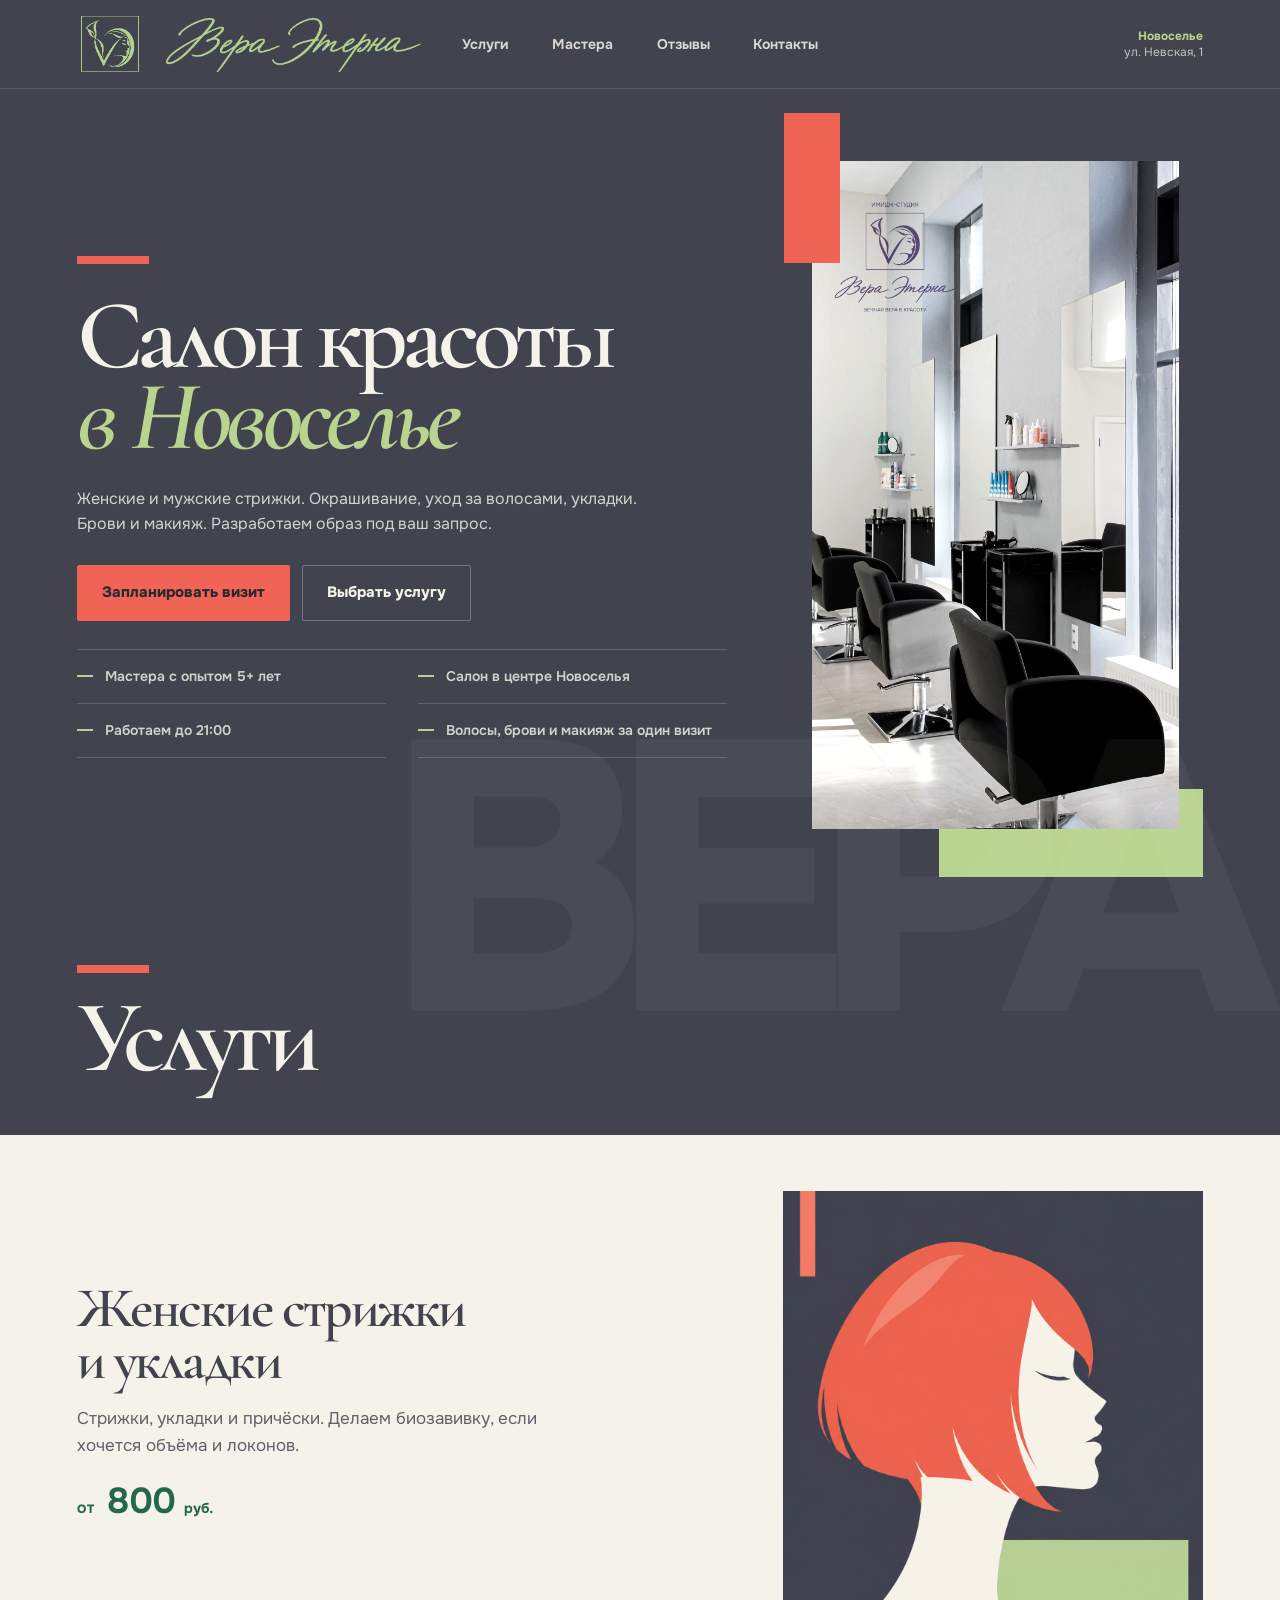
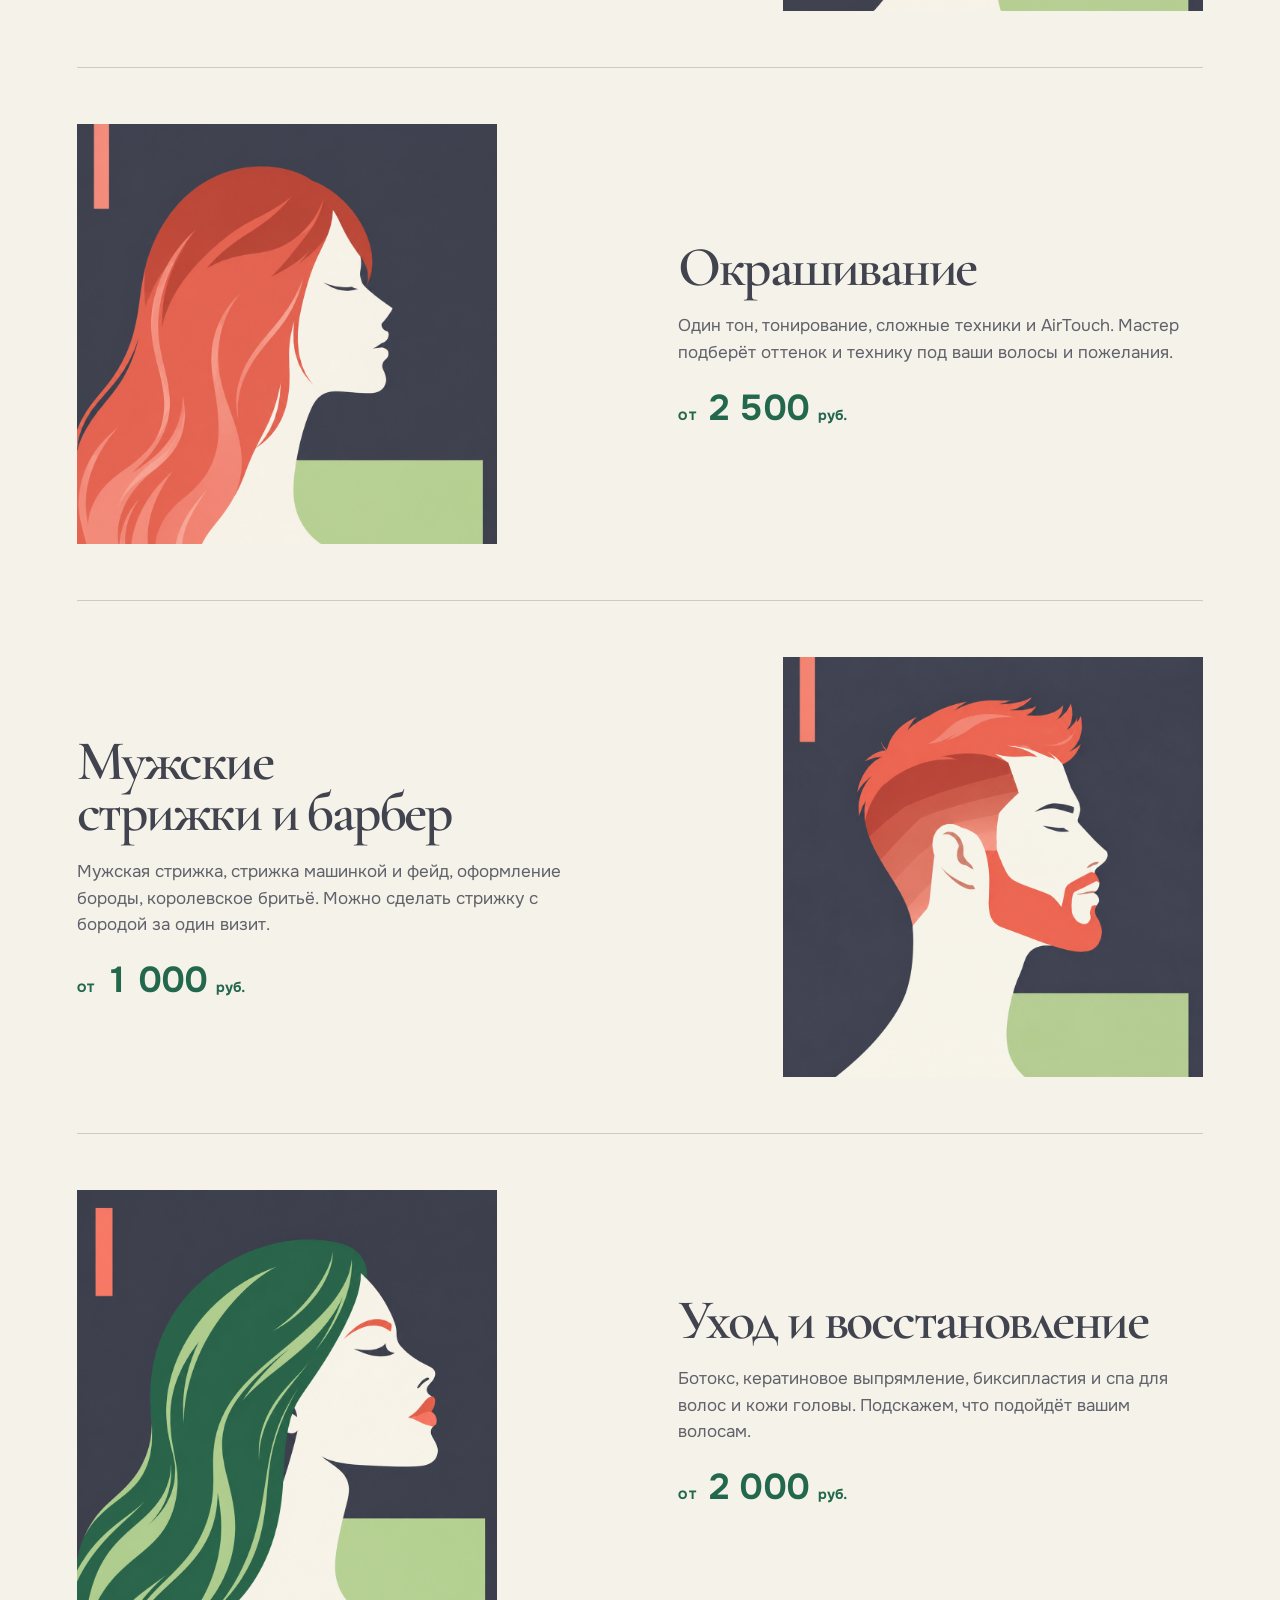
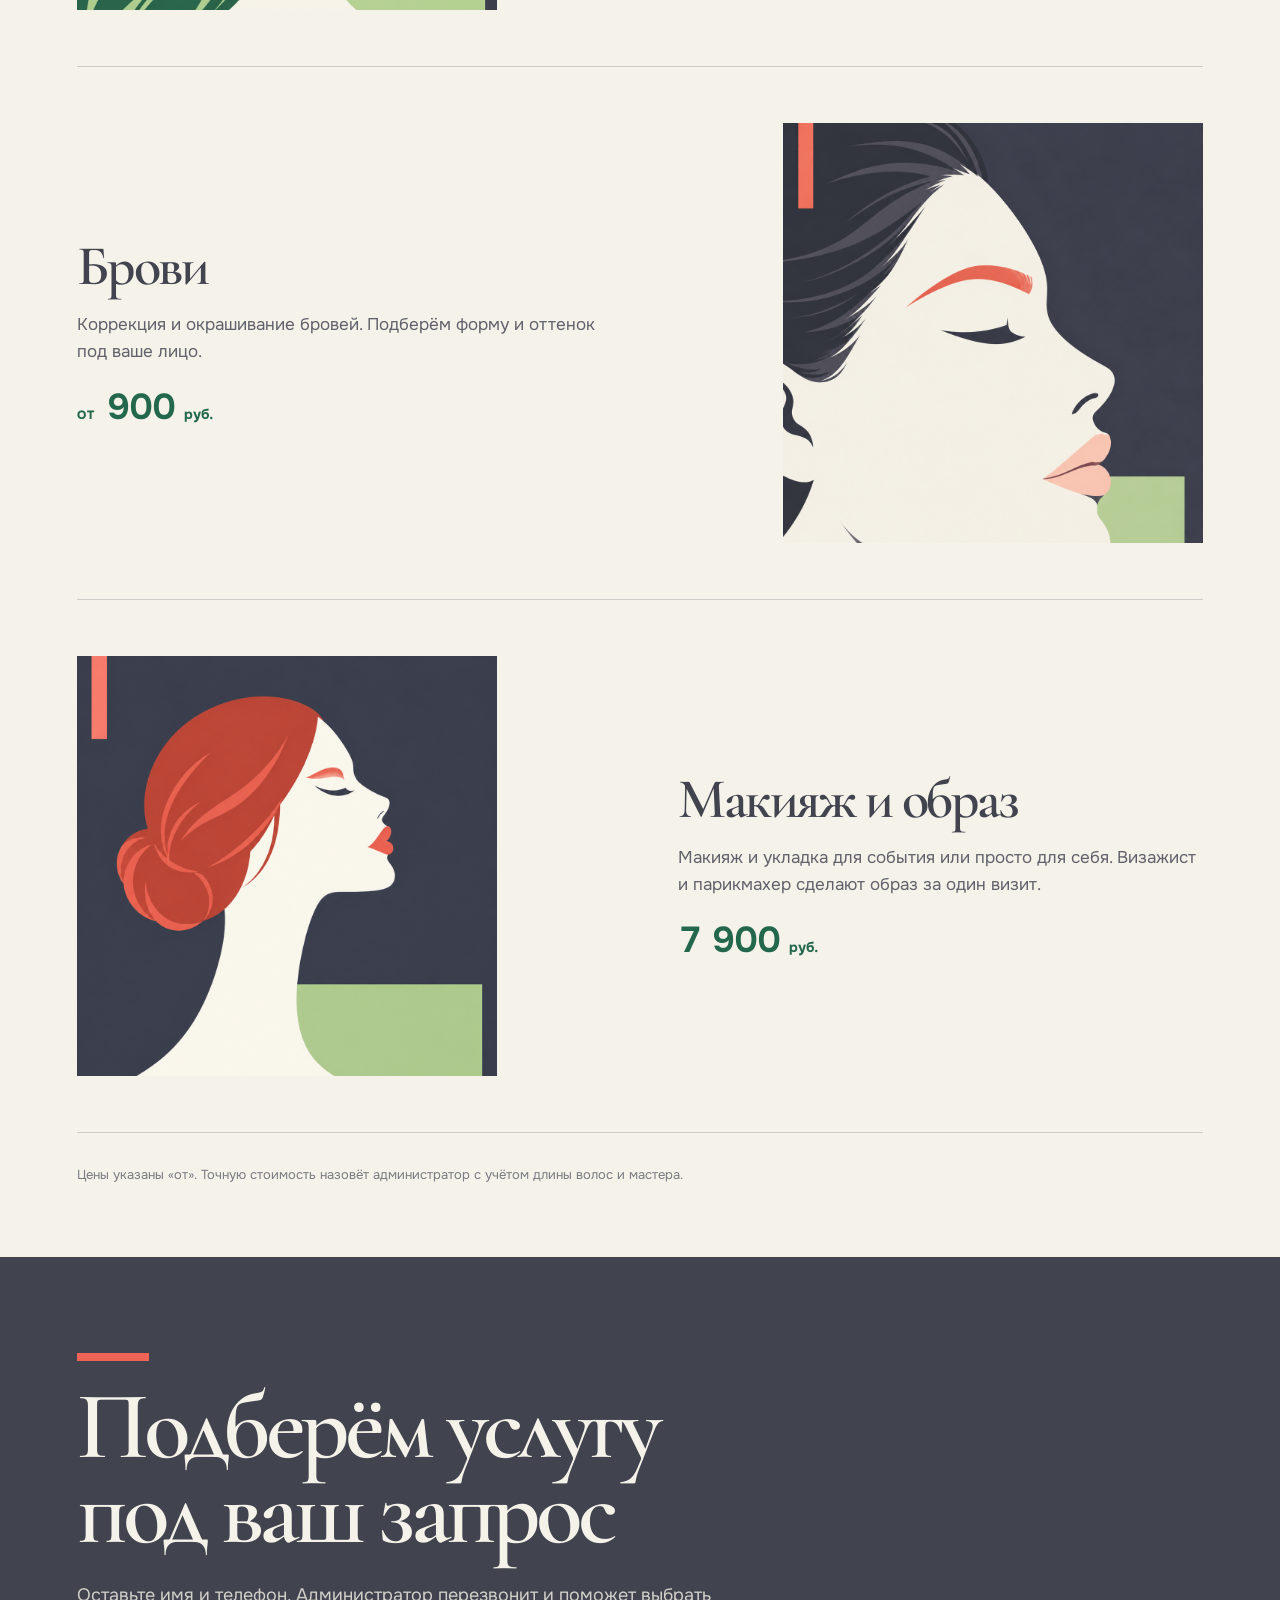
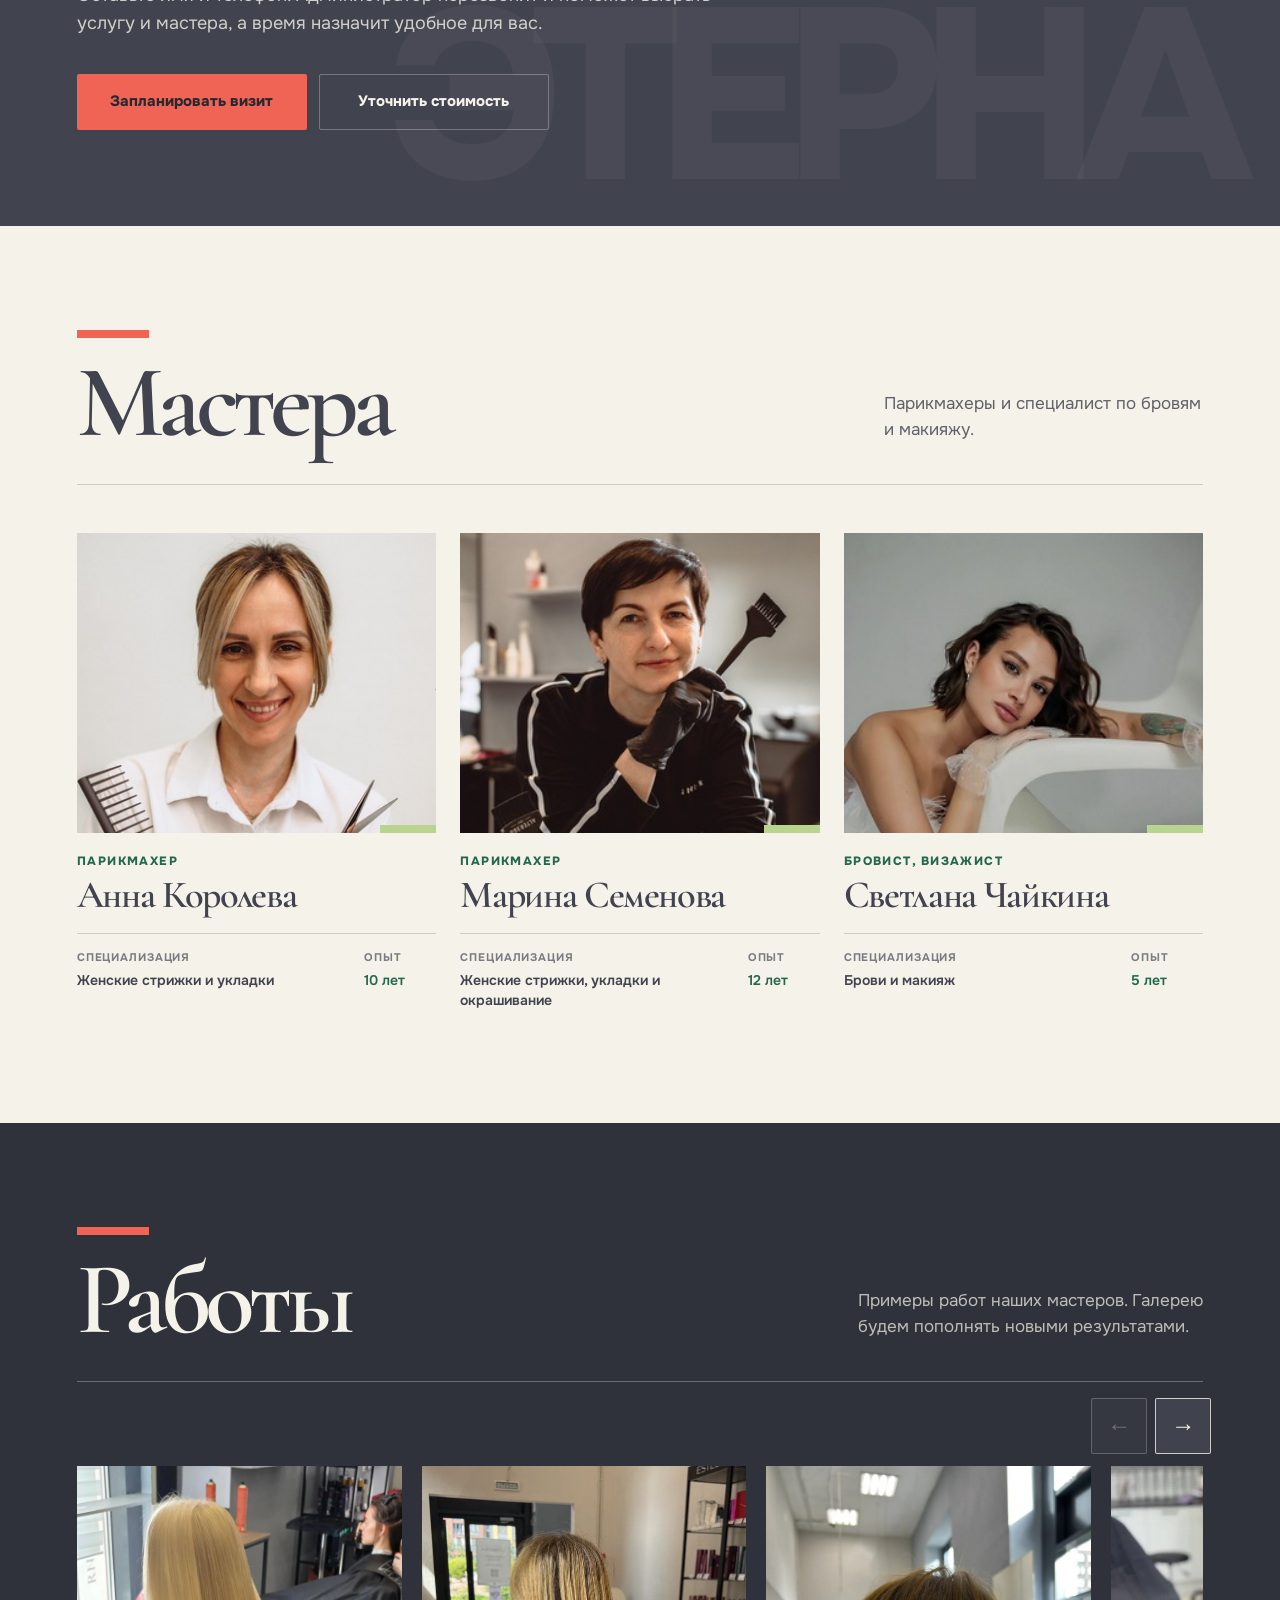
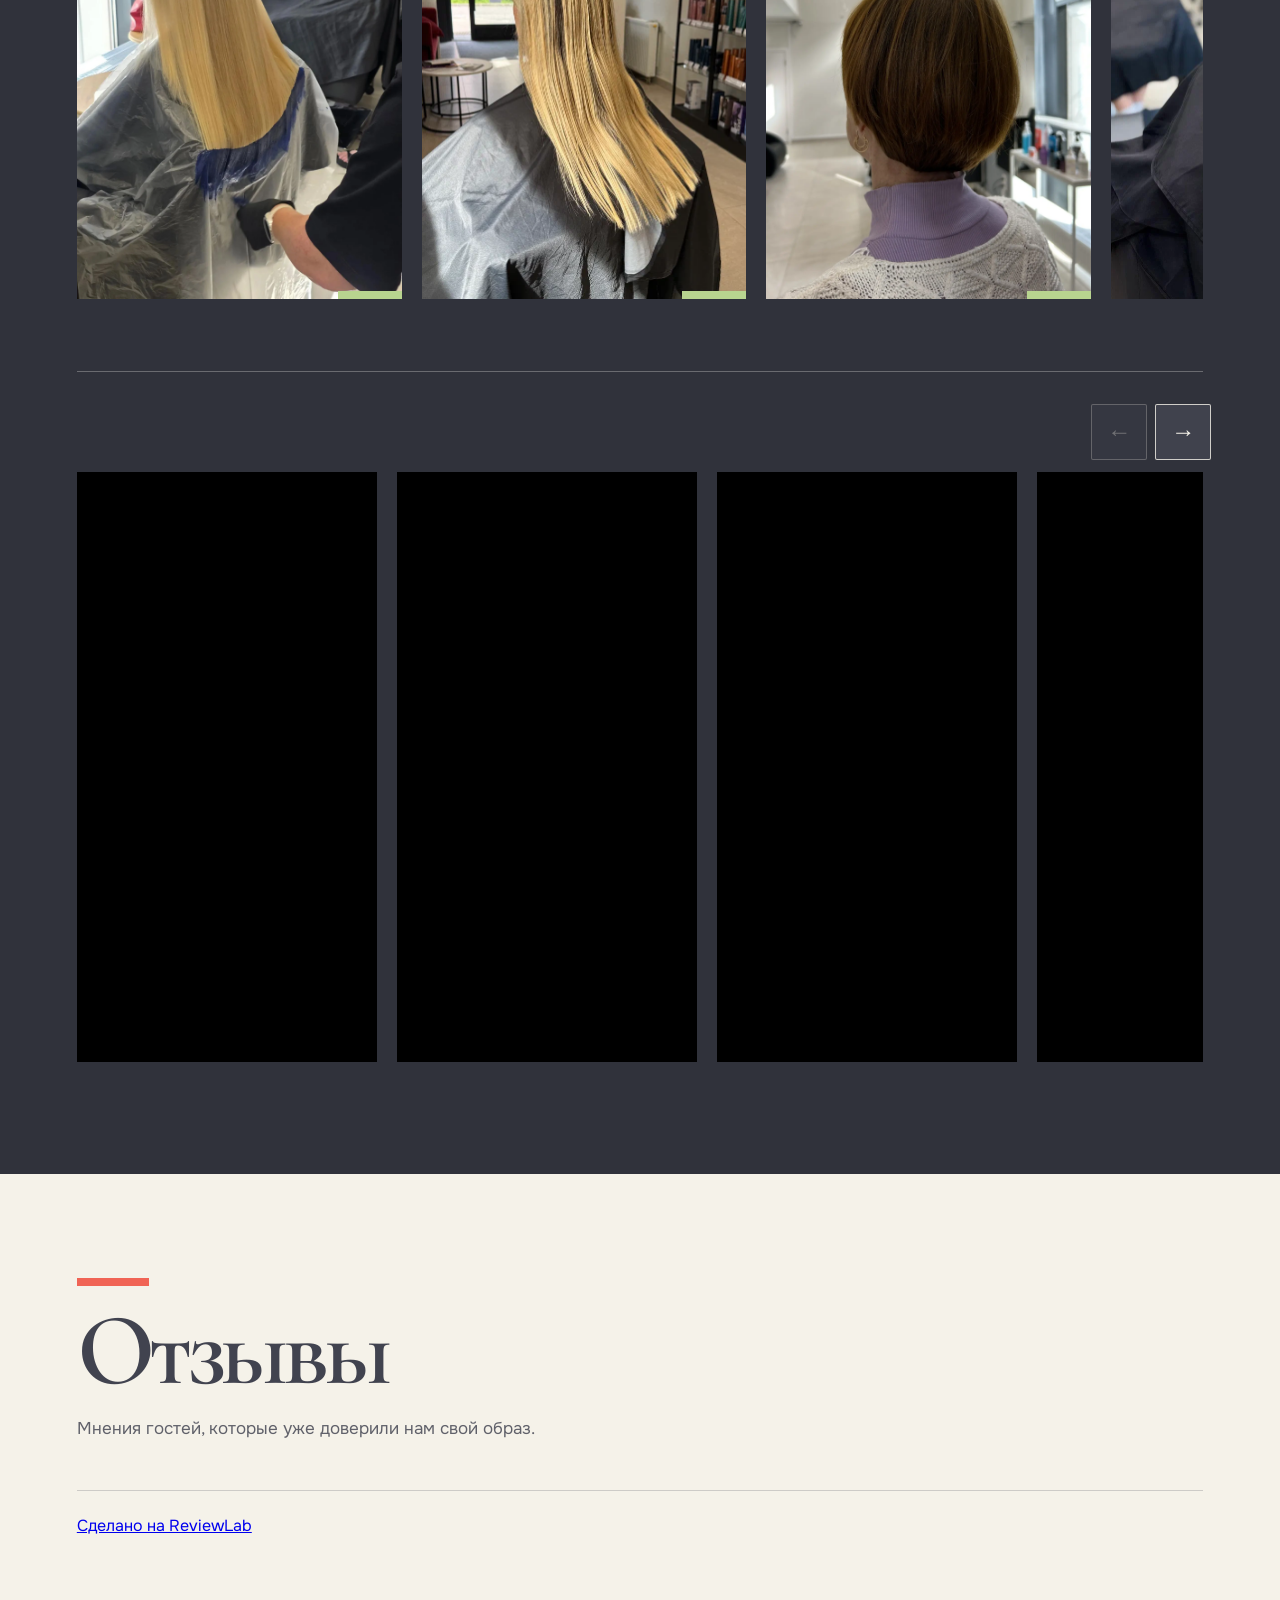
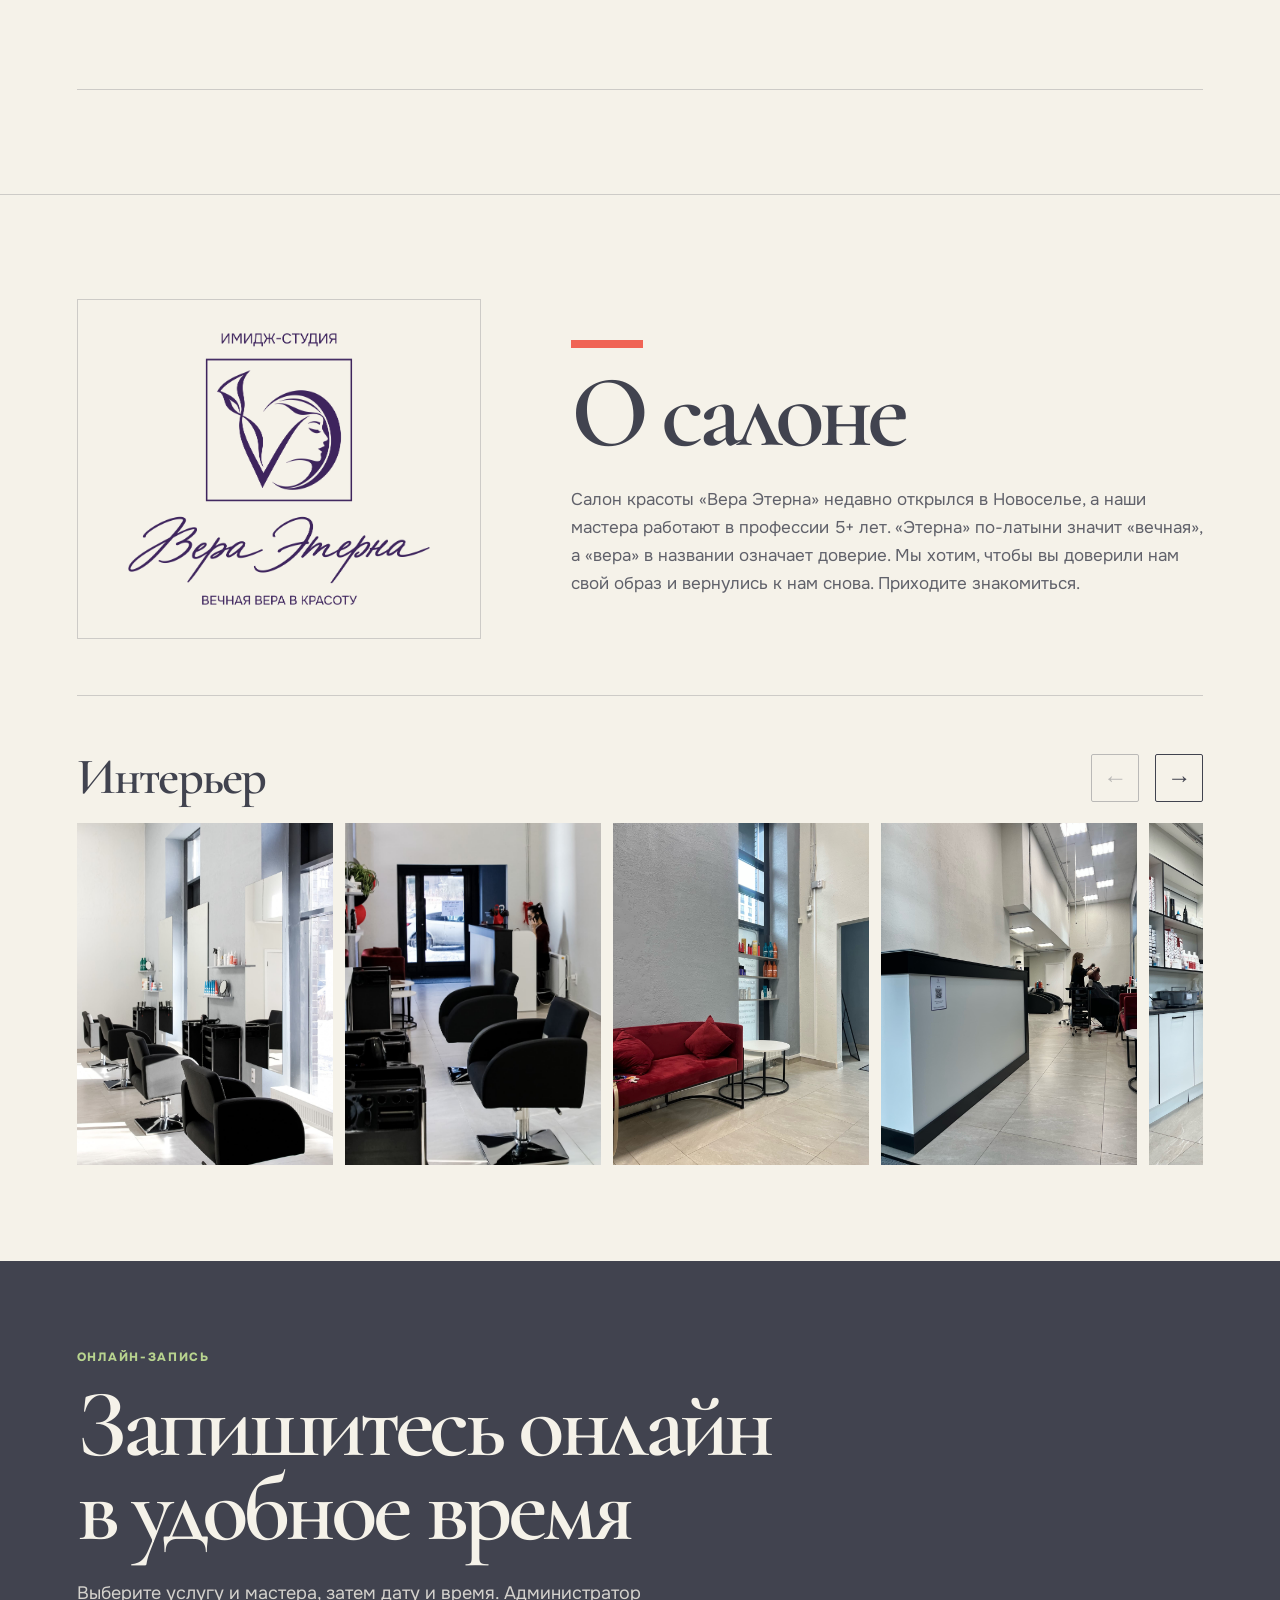
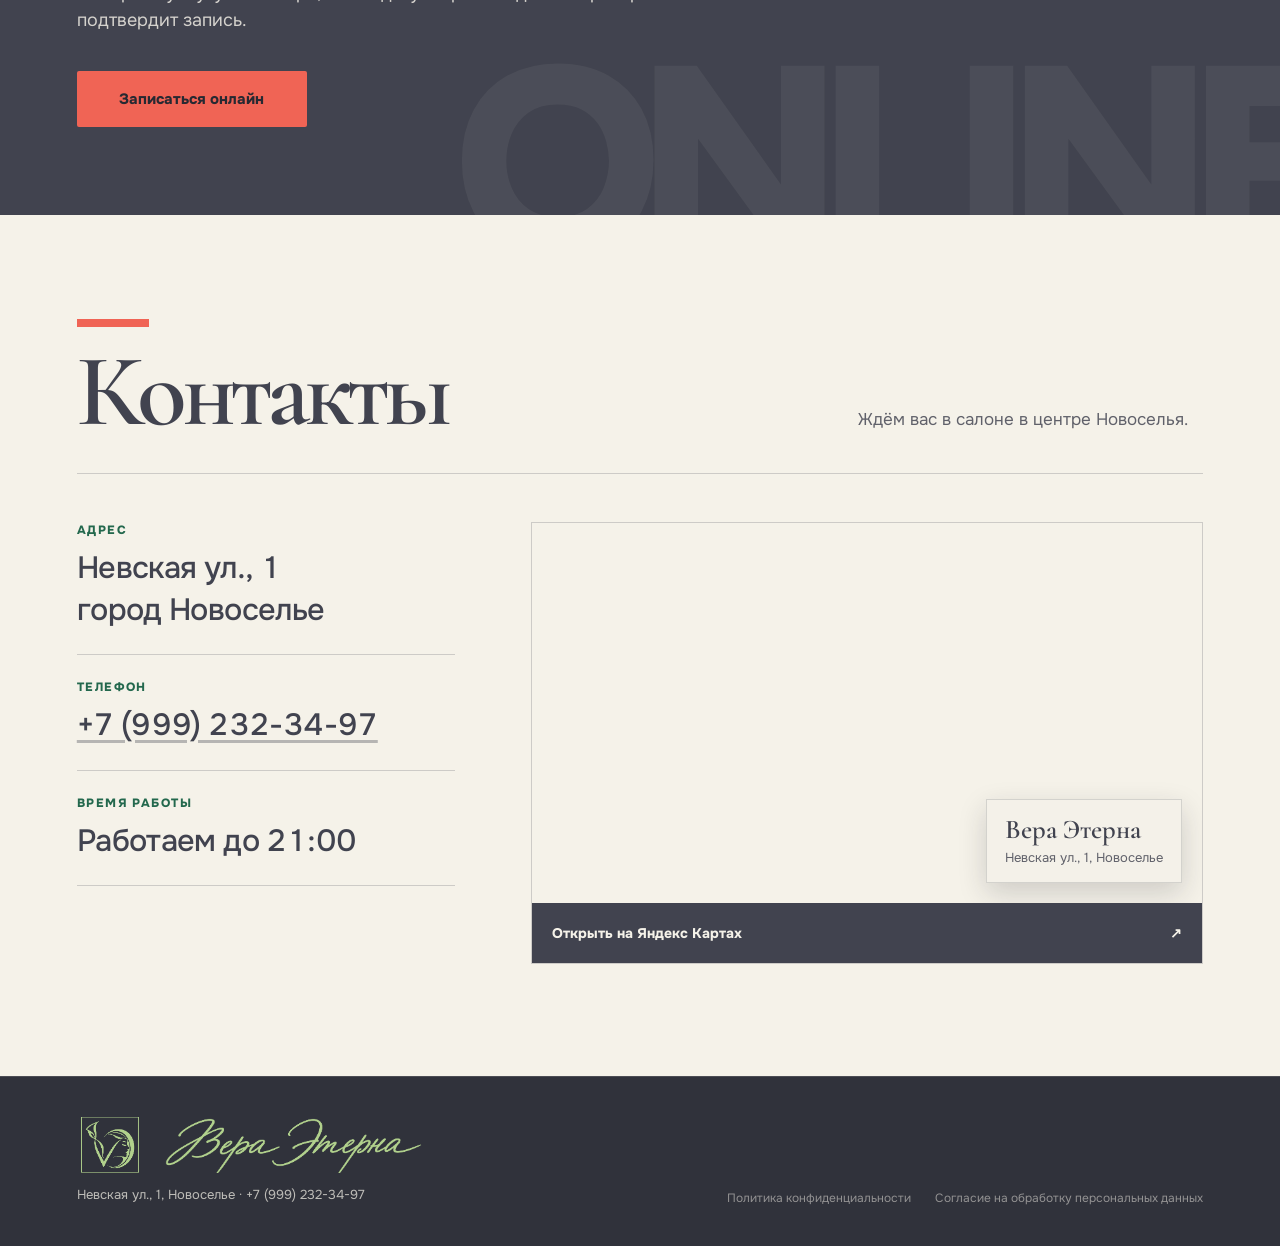
==== index.html @ 812e81c5 "Add salon logo to hero photo" ====
<!doctype html>
<html lang="ru">
<head>
  <meta charset="utf-8">
  <meta name="viewport" content="width=device-width, initial-scale=1">
  <meta name="description" content="Салон красоты Вера Этерна в Новоселье: стрижки, окрашивание, уход за волосами, укладки, брови и макияж.">
  <title>Вера Этерна — салон красоты в Новоселье</title>
  <!-- Yandex.Metrika counter -->
  <script>
    (function (m, e, t, r, i, k, a) {
      m[i] = m[i] || function () { (m[i].a = m[i].a || []).push(arguments); };
      m[i].l = 1 * new Date();
      for (var j = 0; j < document.scripts.length; j += 1) { if (document.scripts[j].src === r) { return; } }
      k = e.createElement(t); a = e.getElementsByTagName(t)[0]; k.async = 1; k.src = r; a.parentNode.insertBefore(k, a);
    })(window, document, "script", "https://mc.yandex.ru/metrika/tag.js", "ym");

    ym(112812642, "init", {
      defer: true,
      clickmap: true,
      trackLinks: true,
      accurateTrackBounce: true,
      webvisor: true
    });
  </script>
  <!-- /Yandex.Metrika counter -->
  <style>
    @font-face {
      font-family: "Onest";
      font-style: normal;
      font-weight: 400 800;
      font-display: swap;
      src: url("assets/fonts/onest-cyrillic.woff2") format("woff2");
      unicode-range: U+0301, U+0400-045F, U+0490-0491, U+04B0-04B1, U+2116;
    }
    @font-face {
      font-family: "Onest";
      font-style: normal;
      font-weight: 400 800;
      font-display: swap;
      src: url("assets/fonts/onest-latin.woff2") format("woff2");
      unicode-range: U+0000-00FF, U+0131, U+0152-0153, U+02BB-02BC, U+02C6, U+02DA, U+02DC, U+0304, U+0308, U+0329, U+2000-206F, U+20AC, U+2122, U+2191, U+2193, U+2212, U+2215, U+FEFF, U+FFFD;
    }
    @font-face {
      font-family: "Cormorant Garamond";
      font-style: normal;
      font-weight: 600;
      font-display: swap;
      src: url("assets/fonts/cormorant-600-cyrillic.woff2") format("woff2");
      unicode-range: U+0301, U+0400-045F, U+0490-0491, U+04B0-04B1, U+2116;
    }
    @font-face {
      font-family: "Cormorant Garamond";
      font-style: normal;
      font-weight: 600;
      font-display: swap;
      src: url("assets/fonts/cormorant-600-latin.woff2") format("woff2");
      unicode-range: U+0000-00FF, U+0131, U+0152-0153, U+02BB-02BC, U+02C6, U+02DA, U+02DC, U+0304, U+0308, U+0329, U+2000-206F, U+20AC, U+2122, U+2191, U+2193, U+2212, U+2215, U+FEFF, U+FFFD;
    }
    @font-face {
      font-family: "Cormorant Garamond";
      font-style: italic;
      font-weight: 600;
      font-display: swap;
      src: url("assets/fonts/cormorant-600-italic-cyrillic.woff2") format("woff2");
      unicode-range: U+0301, U+0400-045F, U+0490-0491, U+04B0-04B1, U+2116;
    }
    @font-face {
      font-family: "Cormorant Garamond";
      font-style: italic;
      font-weight: 600;
      font-display: swap;
      src: url("assets/fonts/cormorant-600-italic-latin.woff2") format("woff2");
      unicode-range: U+0000-00FF, U+0131, U+0152-0153, U+02BB-02BC, U+02C6, U+02DA, U+02DC, U+0304, U+0308, U+0329, U+2000-206F, U+20AC, U+2122, U+2191, U+2193, U+2212, U+2215, U+FEFF, U+FFFD;
    }

    :root {
      --ink: #41434f;
      --ink-deep: #30323b;
      --sage: #b8d48f;
      --sage-pale: #dce8c8;
      --coral: #f06455;
      --coral-hover: #f47b6f;
      --forest: #23684d;
      --action-ink: #272932;
      --cream: #f5f2e9;
      --paper: #fffdf8;
      --white: #ffffff;
      --text-muted: #60616a;
      --text-subtle: #7a7b82;
      --line-dark: rgba(65, 67, 79, .22);
      --line-light: rgba(255, 253, 248, .28);
      --preview-height: 0px;
      --header-height: 88px;
      --content-edge: max(clamp(28px, 6vw, 96px), calc((100vw - 1320px) / 2));
      --ease: cubic-bezier(.22, 1, .36, 1);
    }

    * { box-sizing: border-box; }
    html { scroll-behavior: smooth; }
    body {
      margin: 0;
      min-width: 320px;
      color: var(--ink);
      background: var(--ink-deep);
      font-family: Onest, Arial, sans-serif;
    }
    button, input, select { font: inherit; }
    button, a { -webkit-tap-highlight-color: transparent; }
    button { cursor: pointer; }
    img { display: block; max-width: 100%; }

    .skip-link {
      position: fixed;
      z-index: 100;
      top: 8px;
      left: 8px;
      padding: 12px 16px;
      color: var(--paper);
      background: var(--forest);
      transform: translateY(-150%);
    }
    .skip-link:focus { transform: translateY(0); }

    .site-header {
      position: relative;
      z-index: 10;
      color: var(--cream);
      background: var(--ink);
      border-bottom: 1px solid rgba(245, 242, 233, .14);
    }
    .site-header__inner {
      min-height: var(--header-height);
      display: grid;
      grid-template-columns: 1fr auto 1fr;
      align-items: center;
      gap: 32px;
      padding: 12px var(--content-edge);
    }
    .site-brand {
      justify-self: start;
      display: flex;
      align-items: center;
      gap: 16px;
    }
    .site-logo {
      width: 66px;
      height: 56px;
      display: block;
      overflow: hidden;
    }
    .site-logo img {
      width: 166px;
      height: auto;
      max-width: none;
      transform: translate(-50px, -40px);
      filter: brightness(0) invert(88%) sepia(20%) saturate(623%) hue-rotate(38deg) brightness(91%) contrast(85%);
    }
    .site-wordmark {
      width: 270px;
      height: 56px;
      display: block;
      overflow: hidden;
    }
    .site-wordmark img {
      width: 357px;
      height: auto;
      max-width: none;
      transform: translate(-44px, -217px);
      filter: brightness(0) invert(88%) sepia(20%) saturate(623%) hue-rotate(38deg) brightness(91%) contrast(85%);
    }
    .site-nav {
      display: flex;
      align-items: center;
      justify-content: center;
      gap: clamp(28px, 3.4vw, 52px);
      color: rgba(245, 242, 233, .86);
      font-size: 14px;
      font-weight: 650;
    }
    .site-nav a {
      color: inherit;
      text-decoration: none;
    }
    .site-nav a:hover { color: var(--sage); }
    .site-nav a:focus-visible {
      outline: 3px solid var(--coral);
      outline-offset: 4px;
    }
    .site-address {
      justify-self: end;
      color: rgba(245, 242, 233, .72);
      font-size: 12px;
      font-style: normal;
      line-height: 1.35;
      text-align: right;
    }
    .site-address span { display: block; }
    .site-address span:first-child { color: var(--sage); font-weight: 700; }

    .button:focus-visible,
    .dialog-close:focus-visible,
    input:focus-visible,
    select:focus-visible {
      outline: 3px solid var(--coral);
      outline-offset: 3px;
    }

    .concept {
      position: relative;
      min-height: calc(100svh - var(--header-height));
      overflow: hidden;
      isolation: isolate;
      scroll-margin-top: var(--preview-height);
    }
    .hero-title {
      margin: 0;
      text-wrap: balance;
    }
    .hero-text {
      max-width: 590px;
      margin: 28px 0 0;
      font-size: clamp(16px, 1.25vw, 19px);
      line-height: 1.58;
    }
    .actions {
      display: flex;
      flex-wrap: wrap;
      align-items: center;
      gap: 12px;
      margin-top: 28px;
    }
    .hero-benefits {
      max-width: 650px;
      display: grid;
      grid-template-columns: repeat(2, minmax(0, 1fr));
      gap: 0 32px;
      margin: 28px 0 0;
      padding: 0;
      list-style: none;
      border-top: 1px solid rgba(245, 242, 233, .18);
    }
    .hero-benefits li {
      position: relative;
      min-height: 54px;
      display: flex;
      align-items: center;
      padding: 12px 0 12px 28px;
      color: rgba(245, 242, 233, .82);
      border-bottom: 1px solid rgba(245, 242, 233, .18);
      font-size: 14px;
      font-weight: 600;
      line-height: 1.35;
    }
    .hero-benefits li::before {
      position: absolute;
      left: 0;
      width: 16px;
      height: 2px;
      content: "";
      background: var(--sage);
    }
    .benefit-mobile { display: none; }
    .button {
      min-height: 56px;
      display: inline-flex;
      align-items: center;
      justify-content: center;
      padding: 0 24px;
      font-size: 15px;
      font-weight: 750;
      line-height: 1;
      text-decoration: none;
      border: 1px solid transparent;
      transition: color .25s var(--ease), background .25s var(--ease), border-color .25s var(--ease), transform .25s var(--ease);
    }
    .button:hover { transform: translateY(-2px); }
    .button--primary { color: var(--action-ink); background: var(--coral); }
    .button--primary:hover { background: var(--coral-hover); }

    /* Concept 01 — Editorial studio */
    .concept--editorial { color: var(--cream); background: var(--ink); }
    .editorial-layout {
      min-height: calc(100svh - var(--header-height));
      display: grid;
      grid-template-columns: minmax(0, 1.35fr) minmax(320px, .65fr);
      align-items: stretch;
      padding-right: var(--content-edge);
    }
    .editorial-copy {
      position: relative;
      z-index: 3;
      align-self: center;
      padding: 64px clamp(24px, 3vw, 56px) 40px var(--content-edge);
    }
    .editorial-copy::before {
      width: 72px;
      height: 8px;
      display: block;
      margin-bottom: 32px;
      content: "";
      background: linear-gradient(110deg, var(--coral) 0%, var(--coral) 43%, rgba(255, 253, 248, .36) 50%, var(--coral) 57%, var(--coral) 100%);
      background-position: 100% 0;
      background-size: 260% 100%;
    }
    .concept--editorial .hero-title {
      max-width: 820px;
      font-family: "Cormorant Garamond", Georgia, serif;
      font-size: clamp(68px, 7.7vw, 124px);
      font-weight: 600;
      line-height: .82;
      letter-spacing: -.055em;
    }
    .hero-title__first-line { display: block; white-space: nowrap; }
    .concept--editorial .hero-title em {
      display: block;
      color: var(--sage);
      font-weight: 600;
    }
    .concept--editorial .hero-text { color: rgba(245, 242, 233, .82); }
    .concept--editorial .button { border-radius: 2px; }
    .concept--editorial .button--secondary { color: var(--cream); border-color: var(--line-light); }
    .concept--editorial .button--secondary:hover { color: var(--ink); background: var(--sage); border-color: var(--sage); }
    .editorial-visual {
      position: relative;
      min-height: 620px;
      margin: 24px 24px 24px 0;
    }
    .editorial-photo {
      position: absolute;
      z-index: 1;
      inset: 48px 0 48px 0;
      overflow: hidden;
      background: var(--ink-deep);
    }
    .editorial-photo img {
      width: 100%;
      height: 100%;
      object-fit: cover;
      object-position: 56% center;
      filter: saturate(.78) contrast(1.04);
      transition: transform .8s var(--ease), filter .8s var(--ease);
    }
    .editorial-photo__logo {
      position: absolute;
      z-index: 2;
      top: clamp(24px, 3vw, 52px);
      left: clamp(12px, 1.5vw, 28px);
      width: clamp(128px, 10vw, 184px);
      aspect-ratio: 3412 / 3088;
      background: url("assets/about-logo-cropped.png") center / contain no-repeat;
      opacity: .78;
      mix-blend-mode: multiply;
      pointer-events: none;
    }
    @media (max-width: 1100px) {
      .editorial-photo__logo { display: none; }
    }
    .concept--editorial:hover .editorial-photo img { transform: scale(1.018); filter: saturate(.9) contrast(1.03); }
    .editorial-sage {
      position: absolute;
      z-index: 0;
      right: -24px;
      bottom: 0;
      width: min(72%, 340px);
      height: 88px;
      background: var(--sage);
    }
    .editorial-coral {
      position: absolute;
      z-index: 3;
      top: 0;
      left: -28px;
      width: 56px;
      height: 150px;
      background: var(--coral);
    }

    .services {
      padding: 0;
      color: var(--ink);
      background: var(--cream);
      scroll-margin-top: 24px;
    }
    .services-head {
      position: relative;
      isolation: isolate;
      overflow: visible;
      padding: 64px clamp(28px, 6vw, 96px) 56px;
      color: var(--cream);
      background: var(--ink);
    }
    .services-head::after {
      position: absolute;
      z-index: 0;
      top: -.42em;
      right: clamp(24px, 3vw, 56px);
      content: "ВЕРА";
      color: rgba(245, 242, 233, .045);
      font-family: Onest, Arial, sans-serif;
      font-size: clamp(160px, 30vw, 470px);
      font-weight: 800;
      line-height: .75;
      letter-spacing: -.1em;
      pointer-events: none;
    }
    .services-head__inner {
      position: relative;
      z-index: 1;
      max-width: 1320px;
      margin: 0 auto;
    }
    .services-head__inner::before {
      width: 72px;
      height: 8px;
      display: block;
      margin-bottom: 24px;
      content: "";
      background: var(--coral);
    }
    .services h2 {
      margin: 0;
      font-family: "Cormorant Garamond", Georgia, serif;
      font-size: clamp(72px, 8vw, 112px);
      font-weight: 600;
      line-height: .8;
      letter-spacing: -.055em;
    }
    .services-body { padding: 0 clamp(28px, 6vw, 96px) 72px; }
    .services-list { max-width: 1320px; margin: 0 auto; }
    .service-row {
      display: grid;
      grid-template-columns: repeat(2, minmax(0, 1fr));
      align-items: center;
      gap: clamp(48px, 6vw, 96px);
      padding: 56px 0;
      border-bottom: 1px solid var(--line-dark);
    }
    .service-row:nth-child(even) .service-copy { order: 2; }
    .service-row:nth-child(even) .service-media { order: 1; justify-self: start; }
    .service-copy { max-width: 540px; }
    .service-title {
      margin: 0;
      font-family: "Cormorant Garamond", Georgia, serif;
      font-size: clamp(46px, 4.4vw, 64px);
      font-weight: 600;
      line-height: .92;
      letter-spacing: -.045em;
      text-wrap: balance;
    }
    .service-description {
      max-width: 520px;
      margin: 20px 0 0;
      color: var(--text-muted);
      font-size: 17px;
      line-height: 1.55;
    }
    .service-price {
      display: flex;
      align-items: baseline;
      gap: 10px;
      margin: 24px 0 0;
      color: var(--forest);
    }
    .service-price span {
      font-size: 12px;
      font-weight: 800;
      letter-spacing: .12em;
      text-transform: uppercase;
    }
    .service-price strong {
      font-family: "Onest", Arial, sans-serif;
      font-size: 36px;
      font-variant-numeric: lining-nums tabular-nums;
      font-weight: 650;
      line-height: 1;
      letter-spacing: -.025em;
    }
    .service-price small {
      font-family: "Onest", Arial, sans-serif;
      font-size: 14px;
      font-weight: 700;
      letter-spacing: 0;
    }
    .service-media {
      position: relative;
      width: min(100%, 420px);
      margin: 0;
      justify-self: end;
      overflow: hidden;
      background: var(--ink);
    }
    .service-media img {
      width: 100%;
      height: 100%;
      aspect-ratio: 1;
      object-fit: cover;
      object-position: center top;
      transition: transform .8s var(--ease);
    }
    .service-row:hover .service-media img { transform: scale(1.018); }
    .services-note {
      max-width: 1320px;
      margin: 32px auto 0;
      color: var(--text-subtle);
      font-size: 13px;
      line-height: 1.55;
    }

    .request-cta {
      position: relative;
      isolation: isolate;
      min-height: 560px;
      display: grid;
      align-items: center;
      overflow: hidden;
      padding: 96px clamp(28px, 6vw, 96px);
      color: var(--cream);
      background: var(--ink);
    }
    .request-cta__word {
      position: absolute;
      z-index: -1;
      right: clamp(24px, 4vw, 64px);
      bottom: 32px;
      color: rgba(245, 242, 233, .045);
      font-family: Onest, Arial, sans-serif;
      font-size: clamp(150px, 19vw, 280px);
      font-weight: 800;
      line-height: .78;
      letter-spacing: -.1em;
      white-space: nowrap;
      pointer-events: none;
    }
    .request-cta__inner {
      width: 100%;
      max-width: 1320px;
      margin: 0 auto;
    }
    .request-cta__inner::before {
      width: 72px;
      height: 8px;
      display: block;
      margin-bottom: 24px;
      content: "";
      background: var(--coral);
    }
    .request-cta h2 {
      max-width: 880px;
      margin: 0;
      font-family: "Cormorant Garamond", Georgia, serif;
      font-size: clamp(64px, 7.5vw, 104px);
      font-weight: 600;
      line-height: .88;
      letter-spacing: -.05em;
      text-wrap: balance;
    }
    .request-cta__text {
      max-width: 660px;
      margin: 28px 0 0;
      color: rgba(245, 242, 233, .8);
      font-size: 18px;
      line-height: 1.55;
    }
    .request-cta__actions {
      display: flex;
      flex-wrap: wrap;
      gap: 12px;
      margin-top: 36px;
    }
    .request-cta .button { min-width: 230px; border-radius: 2px; }
    .request-cta .button--secondary {
      color: var(--cream);
      background: transparent;
      border-color: var(--line-light);
    }
    .request-cta .button--secondary:hover {
      color: var(--ink);
      background: var(--sage);
      border-color: var(--sage);
    }

    .masters {
      padding: 104px clamp(28px, 6vw, 96px) 112px;
      color: var(--ink);
      background: var(--cream);
    }
    .masters__header {
      max-width: 1320px;
      display: grid;
      grid-template-columns: minmax(0, 1.4fr) minmax(280px, .6fr);
      align-items: end;
      gap: 64px;
      margin: 0 auto;
      padding-bottom: 40px;
      border-bottom: 1px solid var(--line-dark);
    }
    .masters__heading::before {
      width: 72px;
      height: 8px;
      display: block;
      margin-bottom: 24px;
      content: "";
      background: var(--coral);
    }
    .masters h2 {
      margin: 0;
      font-family: "Cormorant Garamond", Georgia, serif;
      font-size: clamp(72px, 8vw, 112px);
      font-weight: 600;
      line-height: .8;
      letter-spacing: -.055em;
    }
    .masters__intro {
      max-width: 440px;
      margin: 0;
      color: var(--text-muted);
      font-size: 17px;
      line-height: 1.55;
    }
    .masters__hint { display: none; }
    .masters__grid {
      max-width: 1320px;
      display: grid;
      grid-template-columns: repeat(3, minmax(0, 1fr));
      gap: 24px;
      margin: 48px auto 0;
    }
    .master-card { min-width: 0; }
    .master-card__media {
      position: relative;
      margin: 0;
      overflow: hidden;
      background: var(--ink-deep);
    }
    .master-card__media::after {
      position: absolute;
      right: 0;
      bottom: 0;
      width: 56px;
      height: 8px;
      content: "";
      background: var(--sage);
    }
    .master-card__media img {
      width: 100%;
      height: 300px;
      object-fit: cover;
      object-position: center top;
      transition: transform .8s var(--ease);
    }
    .master-card:hover .master-card__media img { transform: scale(1.018); }
    .master-card__info { padding-top: 20px; }
    .master-card__role {
      margin: 0 0 8px;
      color: var(--forest);
      font-size: 12px;
      font-weight: 800;
      letter-spacing: .12em;
      text-transform: uppercase;
    }
    .master-card h3 {
      margin: 0;
      font-family: "Cormorant Garamond", Georgia, serif;
      font-size: clamp(34px, 3vw, 44px);
      font-weight: 600;
      line-height: .95;
      letter-spacing: -.035em;
    }
    .master-card__facts {
      display: grid;
      grid-template-columns: minmax(0, 1fr) auto;
      gap: 20px;
      margin: 20px 0 0;
      padding-top: 16px;
      border-top: 1px solid var(--line-dark);
    }
    .master-card__facts div { min-width: 0; }
    .master-card__facts dt {
      margin: 0 0 6px;
      color: var(--text-subtle);
      font-size: 11px;
      font-weight: 700;
      letter-spacing: .08em;
      text-transform: uppercase;
    }
    .master-card__facts dd {
      margin: 0;
      color: var(--ink);
      font-size: 14px;
      font-weight: 600;
      line-height: 1.45;
    }
    .master-card__facts div:last-child { min-width: 72px; }
    .master-card__facts div:last-child dd { color: var(--forest); }

    .works {
      padding: 104px clamp(28px, 6vw, 96px) 112px;
      color: var(--cream);
      background: var(--ink-deep);
    }
    .works__header,
    .contacts__header {
      max-width: 1320px;
      display: grid;
      grid-template-columns: minmax(0, 1.35fr) minmax(280px, .65fr);
      align-items: end;
      gap: 64px;
      margin: 0 auto;
      padding-bottom: 40px;
      border-bottom: 1px solid var(--line-light);
    }
    .section-title-wrap::before {
      width: 72px;
      height: 8px;
      display: block;
      margin-bottom: 24px;
      content: "";
      background: var(--coral);
    }
    .section-title {
      margin: 0;
      font-family: "Cormorant Garamond", Georgia, serif;
      font-size: clamp(72px, 8vw, 112px);
      font-weight: 600;
      line-height: .8;
      letter-spacing: -.055em;
    }
    .section-side {
      display: grid;
      justify-items: start;
      gap: 24px;
    }
    .section-intro {
      max-width: 460px;
      margin: 0;
      color: rgba(245, 242, 233, .72);
      font-size: 17px;
      line-height: 1.55;
    }
    .gallery-controls {
      display: inline-grid;
      grid-template-columns: 48px minmax(64px, auto) 48px;
      align-items: center;
      gap: 8px;
    }
    .gallery-controls.gallery-controls--arrows {
      grid-template-columns: repeat(2, 48px);
      gap: 16px;
    }
    .gallery-controls[hidden] { display: none; }
    .gallery-button {
      width: 48px;
      height: 48px;
      display: grid;
      place-items: center;
      padding: 0;
      color: inherit;
      background: transparent;
      border: 1px solid currentColor;
      border-radius: 2px;
      font: inherit;
      font-size: 24px;
      line-height: 1;
      cursor: pointer;
      transition: color .25s var(--ease), background .25s var(--ease), opacity .25s var(--ease);
    }
    .gallery-button:hover:not(:disabled) {
      color: var(--ink);
      background: var(--sage);
    }
    .gallery-button:disabled {
      opacity: .32;
      cursor: default;
    }
    .gallery-count {
      min-width: 64px;
      color: inherit;
      font-size: 13px;
      font-variant-numeric: tabular-nums;
      font-weight: 750;
      letter-spacing: .06em;
      text-align: center;
    }
    .works .gallery-controls { color: var(--cream); }
    .works__grid {
      max-width: 1320px;
      display: flex;
      gap: 20px;
      margin: 48px auto 0;
      overflow-x: auto;
      overscroll-behavior-inline: contain;
      scroll-snap-type: inline mandatory;
      scrollbar-width: none;
    }
    .work-card {
      position: relative;
      flex: 0 0 min(420px, calc((100% - 40px) / 3));
      min-width: 0;
      aspect-ratio: 3 / 4;
      margin: 0;
      padding: 0;
      overflow: hidden;
      color: inherit;
      background: transparent;
      border: 0;
      font: inherit;
      cursor: zoom-in;
      scroll-snap-align: start;
    }
    .work-card img {
      display: block;
      width: 100%;
      height: 100%;
      object-fit: cover;
      transition: transform .8s var(--ease), filter .8s var(--ease);
    }
    .work-card::after {
      position: absolute;
      right: 0;
      bottom: 0;
      width: 64px;
      height: 8px;
      content: "";
      background: var(--sage);
    }
    .work-card:hover img { transform: scale(1.018); filter: saturate(1.05); }
    .work-card:focus-visible {
      outline: 3px solid var(--coral);
      outline-offset: -3px;
    }

    .works__gallery-controls {
      max-width: 1320px;
      display: grid;
      justify-content: end;
      margin: 16px auto 12px;
    }
    .works__gallery-controls .gallery-button,
    .video-gallery__controls .gallery-button {
      width: 56px;
      height: 56px;
      color: var(--cream);
      background: rgba(65, 67, 79, .94);
      border-color: rgba(245, 242, 233, .8);
    }
    .works__gallery-controls .gallery-button:hover:not(:disabled),
    .video-gallery__controls .gallery-button:hover:not(:disabled) {
      color: var(--ink);
      background: var(--sage);
      border-color: var(--sage);
    }
    .works__grid { margin-top: 0; }
    .work-card { flex-basis: min(390px, calc((100% - 152px) / 3)); }
    .works__videos {
      max-width: 1320px;
      margin: 72px auto 0;
      padding-top: 32px;
      border-top: 1px solid var(--line-light);
    }
    .video-gallery__controls {
      display: grid;
      justify-content: end;
      margin: 0 0 12px;
    }
    .video-gallery__track {
      display: flex;
      gap: 20px;
      overflow-x: auto;
      overscroll-behavior-inline: contain;
      scroll-snap-type: inline mandatory;
      scrollbar-width: none;
    }
    .video-gallery__track::-webkit-scrollbar { display: none; }
    .video-card {
      flex: 0 0 min(300px, calc((100% - 152px) / 3));
      aspect-ratio: 363 / 714;
      overflow: hidden;
      background: #000;
      scroll-snap-align: start;
    }
    .video-card iframe {
      display: block;
      width: 100%;
      height: 100%;
      border: 0;
    }

    .reviews {
      padding: 104px clamp(28px, 6vw, 96px);
      color: var(--ink);
      background: var(--cream);
    }
    .reviews__inner {
      max-width: 1320px;
      margin: 0 auto;
    }
    .reviews__copy {
      max-width: 520px;
      margin: 24px 0 0;
      color: var(--text-muted);
      font-size: 17px;
      line-height: 1.55;
    }
    .reviews__widget {
      min-height: 200px;
      margin-top: 48px;
      padding: 24px 0;
      border-top: 1px solid var(--line-dark);
      border-bottom: 1px solid var(--line-dark);
    }
    review-lab {
      display: block;
      width: 100%;
    }
    review-lab .widget {
      color: var(--ink);
      font-family: Onest, Arial, sans-serif;
    }
    review-lab .widget__header {
      padding-bottom: 20px;
      border-bottom: 1px solid var(--line-dark);
    }
    review-lab .widget__leave-link {
      color: var(--forest);
      font-size: 12px;
      font-weight: 800;
      letter-spacing: .08em;
      text-transform: uppercase;
      text-underline-offset: 4px;
    }
    review-lab .widget__tab {
      color: var(--text-muted);
      font: 600 16px/1.25 "Cormorant Garamond", Georgia, serif;
    }
    review-lab .widget__tab_active { color: var(--ink); }
    review-lab .widget__tab--rating,
    review-lab .review__rating,
    review-lab .widget__pag.widget__pag_prev,
    review-lab .widget__pag.widget__pag_next { color: var(--forest); }
    review-lab .review {
      padding: 24px 0;
      border-bottom: 1px solid var(--line-dark);
    }
    review-lab .review__header {
      align-items: center;
      gap: 12px;
    }
    review-lab .review__photo { border-radius: 50%; }
    review-lab .review__title {
      color: var(--ink);
      font: 600 22px/1.15 "Cormorant Garamond", Georgia, serif;
    }
    review-lab .review__text {
      color: var(--text-muted);
      font-size: 15px;
      line-height: 1.6;
    }
    review-lab .review__more {
      color: var(--forest);
      font-size: 13px;
      font-weight: 700;
      text-underline-offset: 3px;
    }

    .about {
      padding: 104px 0 96px;
      color: var(--ink);
      background: var(--cream);
      border-top: 1px solid var(--line-dark);
    }
    .about__intro {
      width: calc(100% - 2 * clamp(28px, 6vw, 96px));
      max-width: 1320px;
      display: grid;
      grid-template-columns: minmax(280px, .78fr) minmax(0, 1.22fr);
      align-items: center;
      gap: clamp(48px, 7vw, 112px);
      margin: 0 auto;
      padding-bottom: 56px;
      border-bottom: 1px solid var(--line-dark);
    }
    .about__brand {
      min-height: 340px;
      display: grid;
      place-items: center;
      margin: 0;
      padding: 24px;
      overflow: hidden;
      border: 1px solid var(--line-dark);
    }
    .about__brand img {
      width: min(100%, 430px);
      height: 290px;
      object-fit: contain;
      mix-blend-mode: multiply;
    }
    .about__header-text {
      max-width: 640px;
      margin: 32px 0 0;
      color: var(--text-muted);
      font-size: 17px;
      line-height: 1.65;
    }
    .interior-gallery {
      width: calc(100% - 2 * clamp(28px, 6vw, 96px));
      max-width: 1320px;
      margin: 56px auto 0;
    }
    .interior-gallery__head {
      display: flex;
      align-items: center;
      justify-content: space-between;
      gap: 24px;
      margin-bottom: 20px;
    }
    .interior-gallery__title {
      margin: 0;
      font-family: "Cormorant Garamond", Georgia, serif;
      font-size: clamp(36px, 4vw, 52px);
      font-weight: 600;
      line-height: 1;
      letter-spacing: -.035em;
    }
    .interior-gallery .gallery-controls { color: var(--ink); }
    .interior-gallery .gallery-button:hover:not(:disabled) {
      color: var(--ink);
      background: var(--sage);
    }
    .interior-gallery__track {
      display: flex;
      gap: 12px;
      padding: 0;
      overflow-x: auto;
      overscroll-behavior-inline: contain;
      scroll-behavior: smooth;
      scroll-snap-type: inline mandatory;
      scrollbar-width: none;
    }
    .interior-gallery__track::-webkit-scrollbar,
    .works__grid::-webkit-scrollbar { display: none; }
    .interior-frame {
      height: clamp(230px, 23vw, 320px);
      flex: 0 0 auto;
      margin: 0;
      overflow: hidden;
      background: var(--cream);
      scroll-snap-align: start;
    }
    .interior-frame img {
      width: 100%;
      height: 100%;
      object-fit: cover;
      transition: transform .8s var(--ease);
    }
    .interior-frame:hover img { transform: scale(1.018); }

    .interior-frame {
      position: relative;
      padding: 0;
      color: var(--cream);
      border: 0;
      cursor: zoom-in;
    }
    .interior-frame:focus-visible {
      outline: 3px solid var(--coral);
      outline-offset: -3px;
    }

    dialog.lightbox {
      inset: 0;
      width: 100%;
      max-width: none;
      height: 100%;
      max-height: none;
      margin: 0;
      padding: 0;
      overflow: hidden;
      color: var(--cream);
      background: rgba(35, 37, 44, .98);
      border: 0;
      border-radius: 0;
      box-shadow: none;
    }
    dialog.lightbox::backdrop { background: rgba(35, 37, 44, .98); }
    .lightbox__shell {
      width: 100%;
      height: 100%;
      display: grid;
      grid-template-rows: auto minmax(0, 1fr);
      padding: 20px 24px 24px;
    }
    .lightbox__header {
      min-height: 56px;
      display: grid;
      grid-template-columns: 1fr auto 56px;
      align-items: center;
      gap: 24px;
      border-bottom: 1px solid rgba(245, 242, 233, .18);
    }
    .lightbox__header.lightbox__header--no-count { grid-template-columns: 1fr 56px; }
    .lightbox__title {
      margin: 0;
      font-family: "Cormorant Garamond", Georgia, serif;
      font-size: 32px;
      font-weight: 600;
      line-height: 1;
    }
    .lightbox__count {
      margin: 0;
      color: rgba(245, 242, 233, .76);
      font-size: 13px;
      font-variant-numeric: tabular-nums;
      font-weight: 750;
      letter-spacing: .08em;
    }
    .lightbox__close,
    .lightbox__control {
      display: grid;
      place-items: center;
      padding: 0;
      color: var(--cream);
      background: transparent;
      border: 1px solid rgba(245, 242, 233, .48);
      border-radius: 2px;
      font: inherit;
      line-height: 1;
      transition: color .25s var(--ease), background .25s var(--ease), opacity .25s var(--ease);
    }
    .lightbox__close {
      width: 48px;
      height: 48px;
      justify-self: end;
      font-size: 28px;
    }
    .lightbox__stage {
      min-height: 0;
      display: grid;
      grid-template-columns: 56px minmax(0, 1fr) 56px;
      align-items: center;
      gap: 24px;
      padding-top: 20px;
    }
    .lightbox__control {
      width: 56px;
      height: 56px;
      font-size: 28px;
    }
    .lightbox__close:hover,
    .lightbox__control:hover:not(:disabled) {
      color: var(--ink);
      background: var(--sage);
      border-color: var(--sage);
    }
    .lightbox__control:disabled {
      opacity: .22;
      cursor: default;
    }
    .lightbox__figure {
      position: relative;
      min-width: 0;
      height: calc(100svh - 120px);
      display: flex;
      align-items: center;
      justify-content: center;
      flex-direction: column;
      gap: 12px;
      margin: 0;
      touch-action: pan-y;
    }
    .lightbox__image {
      width: auto;
      max-width: 100%;
      height: auto;
      max-height: calc(100% - 36px);
      object-fit: contain;
      opacity: 0;
      transition: opacity .3s var(--ease);
    }
    .lightbox__image.is-loaded { opacity: 1; }
    .lightbox--works .lightbox__image { max-height: 100%; }
    .lightbox__caption {
      min-height: 24px;
      margin: 0;
      color: rgba(245, 242, 233, .66);
      font-size: 13px;
      line-height: 1.45;
      text-align: center;
    }
    .lightbox__loading {
      position: absolute;
      inset: 50% auto auto 50%;
      margin: 0;
      color: rgba(245, 242, 233, .7);
      font-size: 13px;
      font-weight: 650;
      transform: translate(-50%, -50%);
    }
    .lightbox__loading[hidden] { display: none; }
    .lightbox__close:focus-visible,
    .lightbox__control:focus-visible {
      outline: 3px solid var(--coral);
      outline-offset: 3px;
    }

    .booking-cta {
      position: relative;
      isolation: isolate;
      min-height: 500px;
      display: grid;
      align-items: center;
      overflow: hidden;
      padding: 88px clamp(28px, 6vw, 96px);
      color: var(--cream);
      background: var(--ink);
    }
    .booking-cta::after {
      position: absolute;
      z-index: -1;
      right: -48px;
      bottom: -.22em;
      content: "ONLINE";
      color: rgba(245, 242, 233, .055);
      font-size: clamp(130px, 21vw, 300px);
      font-weight: 800;
      line-height: .8;
      letter-spacing: -.1em;
      pointer-events: none;
    }
    .booking-cta__inner {
      width: 100%;
      max-width: 1320px;
      margin: 0 auto;
    }
    .booking-cta__eyebrow {
      margin: 0 0 18px;
      color: var(--sage);
      font-size: 12px;
      font-weight: 800;
      letter-spacing: .14em;
      text-transform: uppercase;
    }
    .booking-cta h2 {
      max-width: 900px;
      margin: 0;
      font-family: "Cormorant Garamond", Georgia, serif;
      font-size: clamp(64px, 7.5vw, 104px);
      font-weight: 600;
      line-height: .88;
      letter-spacing: -.05em;
      text-wrap: balance;
    }
    .booking-cta__text {
      max-width: 620px;
      margin: 28px 0 0;
      color: rgba(245, 242, 233, .82);
      font-size: 18px;
      line-height: 1.55;
    }
    .booking-cta .button { min-width: 230px; margin-top: 36px; border-radius: 2px; }

    .contacts {
      padding: 104px clamp(28px, 6vw, 96px) 112px;
      color: var(--ink);
      background: var(--cream);
    }
    .contacts__header { border-bottom-color: var(--line-dark); }
    .contacts__intro { color: var(--text-muted); }
    .contacts__grid {
      max-width: 1320px;
      display: grid;
      grid-template-columns: minmax(320px, .72fr) minmax(0, 1.28fr);
      gap: clamp(40px, 6vw, 88px);
      margin: 48px auto 0;
    }
    .contact-list { display: grid; align-content: start; margin: 0; }
    .contact-list__item {
      padding: 24px 0;
      border-bottom: 1px solid var(--line-dark);
    }
    .contact-list__item:first-child { padding-top: 0; }
    .contact-list dt {
      margin: 0 0 9px;
      color: var(--forest);
      font-size: 12px;
      font-weight: 800;
      letter-spacing: .12em;
      text-transform: uppercase;
    }
    .contact-list dd {
      margin: 0;
      font-family: "Onest", Arial, sans-serif;
      font-size: clamp(28px, 2.4vw, 36px);
      font-variant-numeric: lining-nums tabular-nums;
      font-weight: 500;
      line-height: 1.35;
      letter-spacing: -.02em;
    }
    .contact-list__item--phone dd { white-space: nowrap; }
    .contact-list a { color: inherit; text-decoration-color: rgba(65, 67, 79, .35); text-underline-offset: 5px; }
    .contact-list a:hover { color: var(--forest); }
    .contact-map {
      min-height: 440px;
      display: grid;
      grid-template-rows: 1fr auto;
      overflow: hidden;
      background: var(--cream);
      border: 1px solid var(--line-dark);
    }
    .contact-map__body {
      position: relative;
      min-height: 380px;
      overflow: hidden;
      background: var(--cream);
    }
    .contact-map__frame {
      position: absolute;
      inset: 0;
      width: 100%;
      height: 100%;
      border: 0;
    }
    .contact-map__card {
      position: absolute;
      z-index: 1;
      right: 20px;
      bottom: 20px;
      max-width: calc(100% - 40px);
      padding: 16px 18px;
      color: var(--ink);
      background: rgba(245, 242, 233, .94);
      border: 1px solid rgba(65, 67, 79, .18);
      box-shadow: 0 10px 28px rgba(32, 33, 42, .18);
    }
    .contact-map__card strong {
      display: block;
      font-family: "Cormorant Garamond", Georgia, serif;
      font-size: 27px;
      font-weight: 600;
      line-height: 1;
    }
    .contact-map__card span { display: block; margin-top: 6px; color: var(--text-muted); font-size: 13px; }
    .contact-map__link {
      min-height: 60px;
      display: flex;
      align-items: center;
      justify-content: space-between;
      gap: 16px;
      padding: 0 20px;
      color: var(--cream);
      background: var(--ink);
      font-size: 14px;
      font-weight: 750;
      text-decoration: none;
    }
    .contact-map__link:hover { color: var(--sage); }

    .site-footer {
      padding: 40px clamp(28px, 6vw, 96px);
      color: rgba(245, 242, 233, .72);
      background: var(--ink-deep);
      border-top: 1px solid rgba(245, 242, 233, .14);
    }
    .site-footer__inner {
      max-width: 1320px;
      display: grid;
      grid-template-columns: 1fr auto;
      align-items: end;
      gap: 40px;
      margin: 0 auto;
    }
    .site-footer__brand { margin: 0; }
    .site-footer__meta { margin: 12px 0 0; font-size: 13px; line-height: 1.6; }
    .site-footer__legal {
      display: flex;
      flex-wrap: wrap;
      justify-content: flex-end;
      gap: 12px 24px;
      font-size: 12px;
      text-align: right;
    }
    .site-footer__legal span { color: rgba(245, 242, 233, .5); }

    a:focus-visible,
    .gallery-button:focus-visible,
    [data-gallery-track]:focus-visible {
      outline: 3px solid var(--coral);
      outline-offset: 3px;
    }

    dialog {
      width: min(480px, calc(100% - 32px));
      max-height: calc(100svh - 32px);
      padding: 0;
      color: var(--ink);
      background: var(--cream);
      border: 0;
      border-radius: 18px;
      box-shadow: 0 30px 90px rgba(25, 27, 34, .35);
    }
    dialog::backdrop { background: rgba(30, 32, 39, .66); backdrop-filter: blur(5px); }
    .dialog-content { position: relative; padding: 40px; }
    .dialog-content h2 {
      margin: 0;
      font-family: "Cormorant Garamond", Georgia, serif;
      font-size: 52px;
      font-weight: 600;
      line-height: .94;
      letter-spacing: -.035em;
    }
    .dialog-content > p { color: var(--text-muted); line-height: 1.55; }
    .dialog-close {
      position: absolute;
      top: 16px;
      right: 16px;
      width: 44px;
      height: 44px;
      color: var(--cream);
      background: var(--ink);
      border: 0;
      border-radius: 50%;
      font-size: 24px;
    }
    .form-row { display: grid; gap: 8px; margin-top: 18px; font-size: 14px; font-weight: 700; }
    .form-row input,
    .form-row select {
      width: 100%;
      min-height: 52px;
      padding: 0 14px;
      color: var(--ink);
      background: var(--paper);
      border: 1px solid var(--line-dark);
      border-radius: 10px;
    }
    .dialog-content .button { width: 100%; margin-top: 24px; border-radius: 10px; }
    .form-consent {
      margin: 14px 0 0;
      color: var(--text-muted);
      font-size: 12px;
      line-height: 1.5;
      text-align: center;
    }

    .quick-actions {
      position: fixed;
      z-index: 20;
      right: 24px;
      bottom: 24px;
      opacity: 0;
      pointer-events: none;
      transform: translateY(12px);
      visibility: hidden;
      transition: opacity .35s var(--ease), transform .35s var(--ease), visibility .35s var(--ease);
    }
    .quick-actions.is-visible {
      opacity: 1;
      pointer-events: auto;
      transform: translateY(0);
      visibility: visible;
    }
    .quick-actions__trigger {
      position: relative;
      overflow: hidden;
      isolation: isolate;
      border-radius: 2px;
    }
    .quick-actions__trigger::before {
      position: absolute;
      inset: -40% auto -40% -42%;
      width: 36%;
      background: linear-gradient(90deg, transparent, rgba(255, 253, 248, .72), transparent);
      content: "";
      opacity: 0;
      pointer-events: none;
      transform: translateX(-180%) skewX(-22deg);
    }
    .quick-actions::after {
      position: absolute;
      inset: -7px;
      border: 1px solid rgba(240, 100, 85, .58);
      content: "";
      opacity: 0;
      pointer-events: none;
    }
    .quick-actions.is-visible .quick-actions__trigger { animation: quick-action-nudge 7.6s ease-in-out infinite; }
    .quick-actions.is-visible .quick-actions__trigger::before { animation: quick-action-shine 7.6s ease-in-out infinite; }
    .quick-actions.is-visible::after { animation: quick-action-pulse 5.6s var(--ease) 1; }
    .quick-actions__trigger:hover { background: var(--coral-hover); border-color: var(--coral-hover); transform: translateY(-2px); animation: none; }
    @keyframes quick-action-pulse {
      0%, 68%, 100% { opacity: 0; transform: scale(.96); }
      10% { opacity: .72; transform: scale(.96); }
      36% { opacity: 0; transform: scale(1.16); }
    }
    @keyframes quick-action-nudge {
      0%, 64%, 100% { transform: translate(0, 0) rotate(0); }
      68% { transform: translate(-3px, -4px) rotate(-.65deg); }
      72% { transform: translate(3px, 1px) rotate(.75deg); }
      76% { transform: translate(-2px, -2px) rotate(-.45deg); }
      80% { transform: translate(1px, 0) rotate(.25deg); }
      84% { transform: translate(0, 0) rotate(0); }
    }
    @keyframes quick-action-shine {
      0%, 64% { opacity: 0; transform: translateX(-180%) skewX(-22deg); }
      68% { opacity: .86; }
      83%, 100% { opacity: 0; transform: translateX(540%) skewX(-22deg); }
    }
    .quick-actions__trigger:focus-visible,
    .quick-actions__option:focus-visible { outline: 3px solid var(--coral); outline-offset: 3px; }
    .quick-actions__menu {
      position: absolute;
      right: 0;
      bottom: calc(100% + 12px);
      width: 244px;
      display: grid;
      gap: 12px;
      padding: 12px;
      color: var(--cream);
      background: var(--ink);
      border: 0;
      border-radius: 2px;
      box-shadow: 0 18px 44px rgba(25, 27, 34, .24);
      opacity: 0;
      pointer-events: none;
      transform: translateY(8px);
      visibility: hidden;
      transition: opacity .2s var(--ease), transform .2s var(--ease), visibility .2s var(--ease);
    }
    .quick-actions.is-open .quick-actions__menu {
      opacity: 1;
      pointer-events: auto;
      transform: translateY(0);
      visibility: visible;
    }
    .quick-actions__menu .button {
      width: 100%;
      border-radius: 2px;
    }
    .quick-actions__menu .button--secondary {
      color: var(--cream);
      background: transparent;
      border-color: var(--line-light);
    }
    .quick-actions__menu .button--secondary:hover {
      color: var(--ink);
      background: var(--sage);
      border-color: var(--sage);
    }
    body:has(dialog[open]) .quick-actions { opacity: 0; pointer-events: none; }

    @media (prefers-reduced-motion: reduce) {
      .quick-actions,
      .quick-actions__trigger { transition: none; }
      .quick-actions.is-visible .quick-actions__trigger,
      .quick-actions.is-visible .quick-actions__trigger::before,
      .quick-actions.is-visible::after { animation: none; }
    }

    @media (max-width: 600px) {
      .quick-actions { right: 16px; bottom: max(16px, env(safe-area-inset-bottom)); }
      .quick-actions__trigger { min-height: 56px; padding: 0 22px; font-size: 15px; }
      .quick-actions__menu { width: min(280px, calc(100vw - 32px)); padding: 10px; }
      .quick-actions__option { min-height: 52px; font-size: 15px; }
    }

    @media (min-width: 821px) and (max-height: 820px) {
      .editorial-copy { padding-top: 68px; padding-bottom: 32px; }
      .hero-text { margin-top: 20px; font-size: 16px; line-height: 1.48; }
      .actions { margin-top: 24px; }
      .editorial-visual { min-height: 520px; }
    }

    @media (max-width: 900px) {
      :root { --preview-height: 0px; --header-height: 116px; }
      .site-header__inner {
        min-height: var(--header-height);
        grid-template-columns: auto 1fr;
        grid-template-areas: "logo address" "nav nav";
        gap: 0 20px;
        padding: 8px 24px 0;
      }
      .site-brand { grid-area: logo; gap: 12px; }
      .site-logo { width: 55px; height: 46px; }
      .site-logo img { width: 136px; transform: translate(-41px, -33px); }
      .site-wordmark { width: 140px; height: 28px; }
      .site-wordmark img { width: 166px; transform: translate(-17px, -102px); }
      .site-nav {
        grid-area: nav;
        align-self: stretch;
        justify-content: space-between;
        gap: 16px;
        border-top: 1px solid rgba(245, 242, 233, .12);
        font-size: 13px;
      }
      .site-address { grid-area: address; font-size: 11px; }
      .editorial-layout { grid-template-columns: 1fr; padding-right: 0; }
      .editorial-layout { padding-top: 24px; }
      .editorial-copy { padding: 48px 24px 40px; }
      .concept--editorial .hero-title { font-size: clamp(60px, 15vw, 88px); }
      .hero-title__first-line { white-space: normal; }
      .editorial-visual { min-height: 520px; margin: 0 20px 24px; }
      .editorial-photo { inset: 0 0 40px; }
      .editorial-sage { right: 0; width: 82%; height: 64px; }
      .editorial-coral { left: -10px; }
      .services-head { padding: 56px 24px 48px; }
      .services-body { padding: 0 24px 48px; }
      .services h2 { font-size: clamp(64px, 12vw, 88px); }
      .service-row { grid-template-columns: 1fr; gap: 24px; padding: 48px 0; }
      .service-row:nth-child(even) .service-copy,
      .service-row:nth-child(even) .service-media { order: initial; }
      .service-row:nth-child(even) .service-media,
      .service-media { width: min(100%, 480px); justify-self: center; }
      .service-copy { max-width: 620px; }
      .service-title { font-size: clamp(44px, 9vw, 60px); }
      .request-cta { min-height: 500px; padding: 80px 24px; }
      .request-cta__word { right: 24px; bottom: 28px; font-size: clamp(112px, 20vw, 168px); }
      .masters { padding: 80px 0 88px; }
      .masters__header { display: block; padding: 0 24px 36px; }
      .masters__intro { margin-top: 24px; }
      .masters__hint {
        display: block;
        margin: 16px 0 0;
        color: var(--forest);
        font-size: 13px;
        font-weight: 700;
      }
      .masters__grid {
        max-width: none;
        display: flex;
        gap: 16px;
        margin-top: 40px;
        padding: 0 24px 16px;
        overflow-x: auto;
        overscroll-behavior-inline: contain;
        scroll-padding-inline: 24px;
        scroll-snap-type: inline mandatory;
        scrollbar-color: var(--sage) transparent;
        scrollbar-width: thin;
      }
      .master-card {
        flex: 0 0 min(78vw, 340px);
        scroll-snap-align: start;
      }
      .works { padding: 80px 0 96px; }
      .works__header,
      .about__header,
      .contacts__header {
        display: block;
        padding-right: 24px;
        padding-left: 24px;
      }
      .works__header { margin-right: 0; margin-left: 0; }
      .section-intro { margin-top: 24px; }
      .works__grid {
        max-width: none;
        display: flex;
        gap: 16px;
        margin-top:  0;
        padding: 0 24px 28px;
        overflow-x: auto;
        overscroll-behavior-inline: contain;
        scroll-padding-inline: 24px;
        scroll-snap-type: inline mandatory;
        scrollbar-width: none;
      }
      .work-card {
        flex: 0 0 min(70vw, 360px);
        scroll-snap-align: start;
      }
      .works__gallery-controls { margin: 16px 24px 12px; }
      .works__videos { margin: 56px 24px 0; padding-top: 24px; }
      .video-gallery__track { gap: 16px; }
      .video-card { flex-basis: min(70vw, 300px); }
      .video-gallery__controls { margin-bottom: 12px; }
      .work-card:nth-child(2) { transform: none; }
      .reviews { padding: 72px 24px; }
      .reviews__widget { min-height: 220px; margin-top: 40px; }
      .about { padding: 80px 0 72px; }
      .about__header {
        width: auto;
        margin-right: 0;
        margin-left: 0;
      }
      .about__header-text { margin-top: 24px; }
      .about__brand,
      .interior-gallery { width: calc(100% - 48px); }
      .booking-cta { min-height: 460px; padding: 80px 24px; }
      .contacts { padding: 80px 0 88px; }
      .contacts__header { margin-right: 0; margin-left: 0; }
      .contacts__grid { grid-template-columns: 1fr; margin: 40px 24px 0; }
      .contact-map { min-height: 400px; }
      .site-footer { padding: 40px 24px; }
      .site-footer__inner { grid-template-columns: 1fr; align-items: start; gap: 28px; }
      .site-footer__legal { justify-content: flex-start; text-align: left; }
    }

    @media (max-width: 520px) {
      .editorial-layout { padding-top: 0; }
      .site-header__inner { padding-right: 20px; padding-left: 20px; }
      .editorial-copy { padding: 32px 20px 24px; }
      .editorial-copy::before { width: 48px; height: 5px; margin-bottom: 20px; }
      .hero-text { margin-top: 18px; font-size: 16px; line-height: 1.45; }
      .actions { align-items: stretch; flex-direction: column; gap: 8px; margin-top: 20px; }
      .button { width: 100%; min-height: 52px; }
      .hero-benefits {
        gap: 18px 20px;
        margin-top: 20px;
        border-top: 0;
      }
      .hero-benefits li {
        min-height: 46px;
        align-items: flex-start;
        padding: 0 0 0 14px;
        border-bottom: 0;
      }
      .hero-benefits li::before { top: 2px; width: 2px; height: 40px; }
      .benefit-full { display: none; }
      .benefit-mobile { display: flex; flex-direction: column; gap: 5px; }
      .benefit-mobile strong { color: var(--cream); font-size: 18px; font-weight: 750; line-height: 1; }
      .benefit-mobile span { color: rgba(245, 242, 233, .7); font-size: 12px; font-weight: 500; line-height: 1.25; }
      .editorial-visual { min-height: 420px; }
      .services-head { padding: 40px 20px 36px; }
      .services-head::after { top: -52px; right: 16px; font-size: 124px; }
      .services-body { padding: 0 20px 48px; }
      .services-head__inner::before { width: 48px; height: 5px; margin-bottom: 20px; }
      .services h2 { font-size: 58px; }
      .service-row { gap: 20px; padding: 40px 0; }
      .service-title { font-size: 40px; line-height: .96; }
      .service-description { margin-top: 18px; font-size: 16px; line-height: 1.55; }
      .service-price { margin-top: 20px; }
      .service-price strong { font-size: 32px; }
      .services-note { margin-top: 24px; font-size: 12px; }
      .request-cta { min-height: 520px; padding: 64px 20px 72px; }
      .request-cta__word {
        right: 20px;
        bottom: 24px;
        font-size: clamp(70px, 20vw, 96px);
        line-height: .82;
      }
      .request-cta__inner::before { width: 48px; height: 5px; margin-bottom: 20px; }
      .request-cta h2 { font-size: clamp(50px, 14vw, 64px); line-height: .92; }
      .request-cta__text { margin-top: 20px; font-size: 16px; line-height: 1.5; }
      .request-cta__actions { flex-direction: column; gap: 8px; margin-top: 28px; }
      .request-cta .button { min-width: 0; }
      .masters { padding: 64px 0 72px; }
      .masters__header { padding: 0 20px 32px; }
      .masters__heading::before { width: 48px; height: 5px; margin-bottom: 20px; }
      .masters h2 { font-size: 58px; }
      .masters__intro { margin-top: 18px; font-size: 16px; }
      .masters__grid { gap: 12px; margin-top: 32px; padding: 0 20px 14px; scroll-padding-inline: 20px; }
      .master-card { flex-basis: min(82vw, 320px); }
      .master-card h3 { font-size: 38px; }
      .master-card__facts { gap: 16px; }
      .works { padding: 64px 0 72px; }
      .works__header,
      .about__header,
      .contacts__header { padding: 0 20px 32px; }
      .section-title-wrap::before { width: 48px; height: 5px; margin-bottom: 20px; }
      .section-title { font-size: 58px; }
      .section-intro { margin-top: 18px; font-size: 16px; }
      .works__grid { gap: 12px; margin-top:  0; padding: 0 20px 16px; scroll-padding-inline: 20px; }
      .work-card { flex-basis: min(82vw, 320px); }
      .works__gallery-controls { margin: 16px 20px 12px; }
      .works__videos { margin: 48px 20px 0; padding-top: 20px; }
      .video-gallery__track { gap: 12px; }
      .video-card { flex-basis: min(82vw, 300px); }
      .reviews { padding: 64px 20px; }
      .reviews__copy { margin-top: 18px; font-size: 16px; }
      .reviews__widget { min-height: 210px; margin-top: 32px; padding: 20px 0; }
      .about { padding: 64px 0 64px; }
      .about__header-text { margin-top: 18px; font-size: 16px; line-height: 1.58; }
      .about__brand,
      .interior-gallery { width: calc(100% - 40px); }
      .about__brand { min-height: 240px; margin-top: 32px; padding: 20px; }
      .about__brand img { height: 200px; }
      .interior-gallery { margin-top: 40px; }
      .interior-gallery__head { align-items: flex-start; flex-direction: column; gap: 8px; }
      .interior-gallery__title { font-size: 38px; }
      .interior-frame { height: 220px; }
      .booking-cta { min-height: 480px; padding: 64px 20px 72px; }
      .booking-cta::after { right: -20px; font-size: 100px; }
      .booking-cta h2 { font-size: clamp(50px, 14vw, 64px); line-height: .92; }
      .booking-cta__text { margin-top: 20px; font-size: 16px; }
      .booking-cta .button { min-width: 0; margin-top: 28px; }
      .contacts { padding: 64px 0 72px; }
      .contacts__grid { gap: 32px; margin: 32px 20px 0; }
      .contact-list dd { font-size: 30px; }
      .contact-map { min-height: 360px; }
      .contact-map__body { min-height: 300px; }
      .site-footer { padding: 32px 20px; }
      .site-footer__legal { display: grid; gap: 10px; }
      .dialog-content { padding: 32px 22px; }
    }

    @media (max-width: 360px) {
      .site-header__inner { gap: 0 12px; padding-right: 16px; padding-left: 16px; }
      .site-brand { gap: 10px; }
      .site-wordmark { width: 110px; height: 24px; }
      .site-wordmark img { width: 140px; transform: translate(-12px, -86px); }
    }


    @media (max-width: 900px) {
      .section-side { gap: 20px; margin-top: 24px; }
      .section-side .section-intro { margin-top: 0; }
      .works__grid { scrollbar-width: none; }
      .work-card { max-height: min(56svh, 480px); }
      .about__intro {
        width: auto;
        grid-template-columns: 1fr;
        gap: 40px;
        margin: 0 24px;
        padding-bottom: 40px;
      }
      .about__brand {
        width: auto;
        min-height: 280px;
        margin: 0;
        padding: 24px;
      }
      .about__brand img { height: 240px; }
    }

    @media (max-width: 520px) {
      .gallery-controls {
        grid-template-columns: 44px minmax(52px, auto) 44px;
        gap: 6px;
      }
      .gallery-controls.gallery-controls--arrows {
        grid-template-columns: repeat(2, 44px);
        gap: 12px;
      }
      .gallery-button { width: 44px; height: 44px; }

      .lightbox__shell { padding: 12px 12px 16px; }
      .lightbox__header {
        min-height: 52px;
        grid-template-columns: minmax(0, 1fr) auto 48px;
        gap: 12px;
      }
      .lightbox__header.lightbox__header--no-count { grid-template-columns: minmax(0, 1fr) 48px; }
      .lightbox__title {
        overflow: hidden;
        font-size: 24px;
        text-overflow: ellipsis;
        white-space: nowrap;
      }
      .lightbox__close { width: 44px; height: 44px; }
      .lightbox__stage {
        position: relative;
        display: block;
        padding-top: 12px;
      }
      .lightbox__figure {
        height: calc(100svh - 92px);
        gap: 8px;
      }
      .lightbox__image {
        max-width: 100%;
        max-height: calc(100% - 40px);
      }
      .lightbox__control {
        position: absolute;
        z-index: 2;
        top: 50%;
        width: 44px;
        height: 52px;
        background: rgba(48, 50, 59, .78);
        transform: translateY(-50%);
      }
      .lightbox__control--prev { left: 4px; }
      .lightbox__control--next { right: 4px; }
      .lightbox__caption {
        max-width: calc(100% - 40px);
        font-size: 12px;
      }

      .work-card {
        height: min(56svh, 426px);
        max-height: none;
        flex-basis: auto;
        width: auto;
      }
      .about__intro {
        gap: 32px;
        margin: 0 20px;
        padding-bottom: 32px;
      }
      .about__brand {
        width: auto;
        min-height: 240px;
        margin: 0;
        padding: 20px;
      }
      .about__brand img { height: 200px; }
      .interior-gallery__head {
        align-items: center;
        flex-direction: row;
        gap: 16px;
      }
      .interior-frame { height: min(52svh, 300px); }
    }

    .interior-frame {
      height: auto;
      flex-basis: clamp(230px, 20vw, 300px);
      aspect-ratio: 3 / 4;
    }

    @media (max-width: 900px) {
      .interior-frame { height: auto; flex-basis: min(62vw, 300px); }
    }

    @media (max-width: 520px) {
      .interior-frame { height: auto; flex-basis: min(72vw, 280px); }
    }

    @media (max-width: 480px) {
      .interior-frame { height: auto; flex-basis: min(76vw, 280px); }
    }

    @media (prefers-reduced-motion: reduce) {
      html { scroll-behavior: auto; }
      *, *::before, *::after { scroll-behavior: auto !important; transition-duration: .01ms !important; }
    }
  </style>
</head>
<body>
  <noscript><div><img src="https://mc.yandex.ru/watch/112812642" style="position:absolute; left:-9999px;" alt=""></div></noscript>
  <a class="skip-link" href="#concept-1">К первому экрану</a>

  <header class="site-header">
    <div class="site-header__inner">
      <div class="site-brand" role="img" aria-label="Вера Этерна">
        <span class="site-logo">
          <img src="assets/logo.png" alt="" width="778" height="706">
        </span>
        <span class="site-wordmark">
          <img src="assets/logo.png" alt="" width="778" height="706">
        </span>
      </div>
      <nav class="site-nav" aria-label="Основная навигация">
        <a href="#services">Услуги</a>
        <a href="#masters">Мастера</a>
        <a href="#reviews">Отзывы</a>
        <a href="#contacts">Контакты</a>
      </nav>
      <address class="site-address">
        <span>Новоселье</span>
        <span>ул. Невская, 1</span>
      </address>
    </div>
  </header>

  <main>
    <section class="concept concept--editorial" id="concept-1" aria-labelledby="title-1">
      <div class="editorial-layout">
        <div class="editorial-copy">
          <h1 class="hero-title" id="title-1"><span class="hero-title__first-line">Салон красоты</span> <em>в Новоселье</em></h1>
          <p class="hero-text">Женские и мужские стрижки. Окрашивание, уход за волосами, укладки. Брови и макияж. Разработаем образ под ваш запрос.</p>
          <div class="actions">
            <button class="button button--primary" type="button" data-open-form>Запланировать визит</button>
            <a class="button button--secondary" href="#services">Выбрать услугу</a>
          </div>
          <ul class="hero-benefits" aria-label="Преимущества салона">
            <li>
              <span class="benefit-full">Мастера с опытом 5+ лет</span>
              <span class="benefit-mobile"><strong>5+ лет</strong><span>опыт мастеров</span></span>
            </li>
            <li>
              <span class="benefit-full">Салон в центре Новоселья</span>
              <span class="benefit-mobile"><strong>В центре</strong><span>Новоселья</span></span>
            </li>
            <li>
              <span class="benefit-full">Работаем до 21:00</span>
              <span class="benefit-mobile"><strong>До 21:00</strong><span>работаем</span></span>
            </li>
            <li>
              <span class="benefit-full">Волосы, брови и макияж за один визит</span>
              <span class="benefit-mobile"><strong>1 визит</strong><span>волосы, брови, макияж</span></span>
            </li>
          </ul>
        </div>
        <div class="editorial-visual" aria-label="Интерьер салона Вера Этерна">
          <span class="editorial-coral" aria-hidden="true"></span>
          <div class="editorial-photo">
            <img src="assets/interior-portrait.jpg" alt="Светлый зал имидж-студии Вера Этерна" width="1583" height="2367">
            <span class="editorial-photo__logo" aria-hidden="true"></span>
          </div>
          <span class="editorial-sage" aria-hidden="true"></span>
        </div>
      </div>
    </section>

    <section class="services" id="services" aria-labelledby="services-title">
      <header class="services-head">
        <div class="services-head__inner">
          <h2 id="services-title">Услуги</h2>
        </div>
      </header>

      <div class="services-body">
        <div class="services-list">
        <article class="service-row">
          <div class="service-copy">
            <h3 class="service-title">Женские стрижки и укладки</h3>
            <p class="service-description">Стрижки, укладки и причёски. Делаем биозавивку, если хочется объёма и локонов.</p>
            <p class="service-price"><span>от</span><strong>800 <small>руб.</small></strong></p>
          </div>
          <figure class="service-media">
            <img src="assets/services/womens-cuts.png" alt="Иллюстрация женской стрижки" width="1122" height="1402" loading="lazy" decoding="async">
          </figure>
        </article>

        <article class="service-row">
          <div class="service-copy">
            <h3 class="service-title">Окрашивание</h3>
            <p class="service-description">Один тон, тонирование, сложные техники и AirTouch. Мастер подберёт оттенок и технику под ваши волосы и пожелания.</p>
            <p class="service-price"><span>от</span><strong>2 500 <small>руб.</small></strong></p>
          </div>
          <figure class="service-media">
            <img src="assets/services/coloring.png" alt="Иллюстрация окрашивания волос" width="1122" height="1402" loading="lazy" decoding="async">
          </figure>
        </article>

        <article class="service-row">
          <div class="service-copy">
            <h3 class="service-title">Мужские стрижки и барбер</h3>
            <p class="service-description">Мужская стрижка, стрижка машинкой и фейд, оформление бороды, королевское бритьё. Можно сделать стрижку с бородой за один визит.</p>
            <p class="service-price"><span>от</span><strong>1 000 <small>руб.</small></strong></p>
          </div>
          <figure class="service-media">
            <img src="assets/services/mens-cut.png" alt="Иллюстрация мужской стрижки и оформления бороды" width="1122" height="1402" loading="lazy" decoding="async">
          </figure>
        </article>

        <article class="service-row">
          <div class="service-copy">
            <h3 class="service-title">Уход и восстановление</h3>
            <p class="service-description">Ботокс, кератиновое выпрямление, биксипластия и спа для волос и кожи головы. Подскажем, что подойдёт вашим волосам.</p>
            <p class="service-price"><span>от</span><strong>2 000 <small>руб.</small></strong></p>
          </div>
          <figure class="service-media">
            <img src="assets/services/hair-care.png" alt="Иллюстрация ухода и восстановления волос" width="1122" height="1402" loading="lazy" decoding="async">
          </figure>
        </article>

        <article class="service-row">
          <div class="service-copy">
            <h3 class="service-title">Брови</h3>
            <p class="service-description">Коррекция и окрашивание бровей. Подберём форму и оттенок под ваше лицо.</p>
            <p class="service-price"><span>от</span><strong>900 <small>руб.</small></strong></p>
          </div>
          <figure class="service-media">
            <img src="assets/services/brows.png" alt="Иллюстрация оформления бровей" width="1122" height="1402" loading="lazy" decoding="async">
          </figure>
        </article>

        <article class="service-row">
          <div class="service-copy">
            <h3 class="service-title">Макияж и образ</h3>
            <p class="service-description">Макияж и укладка для события или просто для себя. Визажист и парикмахер сделают образ за один визит.</p>
            <p class="service-price service-price--fixed"><strong>7 900 <small>руб.</small></strong></p>
          </div>
          <figure class="service-media">
            <img src="assets/services/makeup-look.png" alt="Иллюстрация макияжа и образа" width="1122" height="1402" loading="lazy" decoding="async">
          </figure>
        </article>
        </div>

        <p class="services-note">Цены указаны «от». Точную стоимость назовёт администратор с учётом длины волос и мастера.</p>
      </div>
    </section>

    <section class="request-cta" aria-labelledby="request-cta-title">
      <span class="request-cta__word" aria-hidden="true">ЭТЕРНА</span>
      <div class="request-cta__inner">
        <h2 id="request-cta-title">Подберём услугу<br>под ваш запрос</h2>
        <p class="request-cta__text">Оставьте имя и телефон. Администратор перезвонит и поможет выбрать услугу и мастера, а время назначит удобное для вас.</p>
        <div class="request-cta__actions">
          <button class="button button--primary" type="button" data-open-form>Запланировать визит</button>
          <button class="button button--secondary" type="button" data-open-price-form>Уточнить стоимость</button>
        </div>
      </div>
    </section>

    <section class="masters" id="masters" aria-labelledby="masters-title">
      <header class="masters__header">
        <div class="masters__heading">
          <h2 id="masters-title">Мастера</h2>
        </div>
        <div>
          <p class="masters__intro">Парикмахеры и специалист по бровям и макияжу.</p>
          <p class="masters__hint" aria-hidden="true">Листайте, чтобы увидеть всех →</p>
        </div>
      </header>

      <div class="masters__grid">
        <article class="master-card">
          <figure class="master-card__media"><img src="assets/masters/anna-koroleva.jpg" alt="Анна Королева, парикмахер" width="350" height="300" loading="lazy" decoding="async"></figure>
          <div class="master-card__info">
            <p class="master-card__role">Парикмахер</p>
            <h3>Анна Королева</h3>
            <dl class="master-card__facts">
              <div><dt>Специализация</dt><dd>Женские стрижки и укладки</dd></div>
              <div><dt>Опыт</dt><dd>10 лет</dd></div>
            </dl>
          </div>
        </article>

        <article class="master-card">
          <figure class="master-card__media"><img src="assets/masters/marina-semenova.jpg" alt="Марина Семенова, парикмахер" width="294" height="300" loading="lazy" decoding="async"></figure>
          <div class="master-card__info">
            <p class="master-card__role">Парикмахер</p>
            <h3>Марина Семенова</h3>
            <dl class="master-card__facts">
              <div><dt>Специализация</dt><dd>Женские стрижки, укладки и окрашивание</dd></div>
              <div><dt>Опыт</dt><dd>12 лет</dd></div>
            </dl>
          </div>
        </article>

        <article class="master-card">
          <figure class="master-card__media"><img src="assets/masters/svetlana-chaykina.jpg" alt="Светлана Чайкина, бровист и визажист" width="284" height="300" loading="lazy" decoding="async"></figure>
          <div class="master-card__info">
            <p class="master-card__role">Бровист, визажист</p>
            <h3>Светлана Чайкина</h3>
            <dl class="master-card__facts">
              <div><dt>Специализация</dt><dd>Брови и макияж</dd></div>
              <div><dt>Опыт</dt><dd>5 лет</dd></div>
            </dl>
          </div>
        </article>
      </div>
    </section>
    <section class="works" id="works" aria-labelledby="works-title" data-gallery data-gallery-window>
      <header class="works__header">
        <div class="section-title-wrap">
          <h2 class="section-title" id="works-title">Работы</h2>
        </div>
        <div class="section-side">
          <p class="section-intro">Примеры работ наших мастеров. Галерею будем пополнять новыми результатами.</p>
        </div>
      </header>

      <div class="works__gallery-controls gallery-controls gallery-controls--arrows" data-gallery-controls hidden>
        <button class="gallery-button" type="button" data-gallery-prev aria-label="Предыдущая работа" aria-controls="works-gallery">←</button>
        <button class="gallery-button" type="button" data-gallery-next aria-label="Следующая работа" aria-controls="works-gallery">→</button>
      </div>

      <div class="works__grid" id="works-gallery" data-gallery-track tabindex="0" aria-label="Галерея примеров работ">
        <button class="work-card" type="button" data-lightbox-open="works" aria-haspopup="dialog" aria-controls="works-lightbox" aria-label="Открыть пример работы 1 из 7">
          <img src="assets/works/1.webp" alt="Пример работы мастера салона" loading="lazy" decoding="async">
        </button>
        <button class="work-card" type="button" data-lightbox-open="works" aria-haspopup="dialog" aria-controls="works-lightbox" aria-label="Открыть пример работы 2 из 7">
          <img src="assets/works/2.webp" alt="Пример работы мастера салона" loading="lazy" decoding="async">
        </button>
        <button class="work-card" type="button" data-lightbox-open="works" aria-haspopup="dialog" aria-controls="works-lightbox" aria-label="Открыть пример работы 3 из 7">
          <img src="assets/works/3.webp" alt="Пример работы мастера салона" loading="lazy" decoding="async">
        </button>
        <button class="work-card" type="button" data-lightbox-open="works" aria-haspopup="dialog" aria-controls="works-lightbox" aria-label="Открыть пример работы 4 из 7">
          <img src="assets/works/4.webp" alt="Пример работы мастера салона" loading="lazy" decoding="async">
        </button>
        <button class="work-card" type="button" data-lightbox-open="works" aria-haspopup="dialog" aria-controls="works-lightbox" aria-label="Открыть пример работы 5 из 7">
          <img src="assets/works/8.webp" alt="Пример работы мастера салона" loading="lazy" decoding="async">
        </button>
        <button class="work-card" type="button" data-lightbox-open="works" aria-haspopup="dialog" aria-controls="works-lightbox" aria-label="Открыть пример работы 6 из 7">
          <img src="assets/works/9.webp" alt="Пример работы мастера салона" loading="lazy" decoding="async">
        </button>
        <button class="work-card" type="button" data-lightbox-open="works" aria-haspopup="dialog" aria-controls="works-lightbox" aria-label="Открыть пример работы 7 из 7">
          <img src="assets/works/10.webp" alt="Пример работы мастера салона" loading="lazy" decoding="async">
        </button>
      </div>

      <div class="works__videos" data-gallery data-gallery-window>
        <div class="video-gallery__controls gallery-controls gallery-controls--arrows" data-gallery-controls hidden>
          <button class="gallery-button" type="button" data-gallery-prev aria-label="Предыдущее видео" aria-controls="video-gallery">←</button>
          <button class="gallery-button" type="button" data-gallery-next aria-label="Следующее видео" aria-controls="video-gallery">→</button>
        </div>
        <div class="video-gallery__track" id="video-gallery" data-gallery-track tabindex="0" aria-label="Галерея видео работ">
          <article class="video-card">
            <iframe src="https://vk.ru/clip_ext.php?oid=-241382083&id=456239031" title="Видео работы мастера" loading="lazy" allow="encrypted-media; fullscreen; picture-in-picture; screen-wake-lock" allowfullscreen></iframe>
          </article>
          <article class="video-card">
            <iframe src="https://vk.ru/clip_ext.php?oid=-241382083&id=456239023" title="Видео работы мастера" loading="lazy" allow="encrypted-media; fullscreen; picture-in-picture; screen-wake-lock" allowfullscreen></iframe>
          </article>
          <article class="video-card">
            <iframe src="https://vk.ru/clip_ext.php?oid=-241382083&id=456239040" width="363" height="714" style="background-color: #000" allow="autoplay; encrypted-media; fullscreen; picture-in-picture; screen-wake-lock;" frameborder="0" allowfullscreen></iframe>
          </article>
          <article class="video-card">
            <iframe src="https://vk.ru/clip_ext.php?oid=-241382083&id=456239045" title="Видео работы мастера" loading="lazy" allow="autoplay; encrypted-media; fullscreen; picture-in-picture; screen-wake-lock" allowfullscreen></iframe>
          </article>
          <article class="video-card">
            <iframe src="https://vk.ru/clip_ext.php?oid=-241382083&id=456239046" title="Видео работы мастера" loading="lazy" allow="autoplay; encrypted-media; fullscreen; picture-in-picture; screen-wake-lock" allowfullscreen></iframe>
          </article>
          <article class="video-card">
            <iframe src="https://vk.ru/clip_ext.php?oid=-241382083&id=456239036" title="Видео работы мастера" loading="lazy" allow="autoplay; encrypted-media; fullscreen; picture-in-picture; screen-wake-lock" allowfullscreen></iframe>
          </article>
        </div>
      </div>
    </section>

    <section class="reviews" id="reviews" aria-labelledby="reviews-title">
      <div class="reviews__inner">
        <div>
          <div class="section-title-wrap">
            <h2 class="section-title" id="reviews-title">Отзывы</h2>
          </div>
          <p class="reviews__copy">Мнения гостей, которые уже доверили нам свой образ.</p>
        </div>
        <div class="reviews__widget" aria-label="Отзывы гостей">
          <review-lab data-widgetid="6ab38cb05f82ba8701c451e1">
            <a href="https://reviewlab.ru/?utm_source=reviewlab-widget" target="_blank" rel="noopener noreferrer">Сделано на ReviewLab</a>
          </review-lab>
        </div>
      </div>
    </section>

    <section class="about" id="about" aria-labelledby="about-title">
      <div class="about__intro">
        <div class="about__brand" aria-label="Логотип имидж-студии Вера Этерна">
          <img src="assets/about-logo-cropped.png" alt="Имидж-студия Вера Этерна — вечная вера в красоту" width="3412" height="3088" loading="lazy" decoding="async">
        </div>
        <div class="about__copy">
          <div class="section-title-wrap">
            <h2 class="section-title" id="about-title">О салоне</h2>
          </div>
          <p class="about__header-text">Салон красоты «Вера Этерна» недавно открылся в Новоселье, а наши мастера работают в профессии 5+ лет. «Этерна» по-латыни значит «вечная», а «вера» в названии означает доверие. Мы хотим, чтобы вы доверили нам свой образ и вернулись к нам снова. Приходите знакомиться.</p>
        </div>
      </div>

      <div class="interior-gallery" data-gallery>
        <div class="interior-gallery__head">
          <h3 class="interior-gallery__title">Интерьер</h3>
          <div class="gallery-controls gallery-controls--arrows" data-gallery-controls>
            <button class="gallery-button" type="button" data-gallery-prev aria-label="Предыдущее фото интерьера" aria-controls="interior-gallery-track">←</button>
            <button class="gallery-button" type="button" data-gallery-next aria-label="Следующее фото интерьера" aria-controls="interior-gallery-track">→</button>
          </div>
        </div>
        <div class="interior-gallery__track" id="interior-gallery-track" data-gallery-track tabindex="0" aria-label="Фотографии интерьера салона">
          <button class="interior-frame" type="button" data-lightbox-open="interior" aria-haspopup="dialog" aria-controls="interior-lightbox" aria-label="Открыть фотографию интерьера"><img src="assets/interior/1.jpg" alt="" loading="lazy" decoding="async"></button>
          <button class="interior-frame" type="button" data-lightbox-open="interior" aria-haspopup="dialog" aria-controls="interior-lightbox" aria-label="Открыть фотографию интерьера"><img src="assets/interior/2.jpg" alt="" loading="lazy" decoding="async"></button>
          <button class="interior-frame" type="button" data-lightbox-open="interior" aria-haspopup="dialog" aria-controls="interior-lightbox" aria-label="Открыть фотографию интерьера"><img src="assets/interior/3.jpg" alt="" loading="lazy" decoding="async"></button>
          <button class="interior-frame" type="button" data-lightbox-open="interior" aria-haspopup="dialog" aria-controls="interior-lightbox" aria-label="Открыть фотографию интерьера"><img src="assets/interior/4.jpg" alt="" loading="lazy" decoding="async"></button>
          <button class="interior-frame" type="button" data-lightbox-open="interior" aria-haspopup="dialog" aria-controls="interior-lightbox" aria-label="Открыть фотографию интерьера"><img src="assets/interior/5.jpg" alt="" loading="lazy" decoding="async"></button>
          <button class="interior-frame" type="button" data-lightbox-open="interior" aria-haspopup="dialog" aria-controls="interior-lightbox" aria-label="Открыть фотографию интерьера"><img src="assets/interior/6.jpg" alt="" loading="lazy" decoding="async"></button>
          <button class="interior-frame" type="button" data-lightbox-open="interior" aria-haspopup="dialog" aria-controls="interior-lightbox" aria-label="Открыть фотографию интерьера"><img src="assets/interior/7.jpg" alt="" loading="lazy" decoding="async"></button>
          <button class="interior-frame" type="button" data-lightbox-open="interior" aria-haspopup="dialog" aria-controls="interior-lightbox" aria-label="Открыть фотографию интерьера"><img src="assets/interior/8.jpg" alt="" loading="lazy" decoding="async"></button>
          <button class="interior-frame" type="button" data-lightbox-open="interior" aria-haspopup="dialog" aria-controls="interior-lightbox" aria-label="Открыть фотографию интерьера"><img src="assets/interior/9.jpg" alt="" loading="lazy" decoding="async"></button>
        </div>
      </div>
    </section>

    <section class="booking-cta" aria-labelledby="booking-title">
      <div class="booking-cta__inner">
        <p class="booking-cta__eyebrow">Онлайн-запись</p>
        <h2 id="booking-title">Запишитесь онлайн в удобное время</h2>
        <p class="booking-cta__text">Выберите услугу и мастера, затем дату и время. Администратор подтвердит запись.</p>
        <a class="button button--primary" href="https://booking.vera-eterna.ru/online/">Записаться онлайн</a>
      </div>
    </section>

    <section class="contacts" id="contacts" aria-labelledby="contacts-title">
      <header class="contacts__header">
        <div class="section-title-wrap">
          <h2 class="section-title" id="contacts-title">Контакты</h2>
        </div>
        <p class="section-intro contacts__intro">Ждём вас в салоне в центре Новоселья.</p>
      </header>

      <div class="contacts__grid">
        <dl class="contact-list">
          <div class="contact-list__item">
            <dt>Адрес</dt>
            <dd>Невская ул., 1<br>город Новоселье</dd>
          </div>
          <div class="contact-list__item contact-list__item--phone">
            <dt>Телефон</dt>
            <dd><a href="tel:+79992323497">+7 (999) 232-34-97</a></dd>
          </div>
          <div class="contact-list__item">
            <dt>Время работы</dt>
            <dd>Работаем до 21:00</dd>
          </div>
        </dl>

        <div class="contact-map">
          <div class="contact-map__body">
            <iframe class="contact-map__frame" src="https://www.openstreetmap.org/export/embed.html?bbox=30.078378%2C59.806423%2C30.084328%2C59.809823&amp;layer=mapnik&amp;marker=59.808123%2C30.081353" title="Вера Этерна на карте" loading="lazy"></iframe>
            <div class="contact-map__card">
              <strong>Вера Этерна</strong>
              <span>Невская ул., 1, Новоселье</span>
            </div>
          </div>
          <a class="contact-map__link" href="https://yandex.ru/maps/org/vera_eterna/77505372132/">Открыть на Яндекс Картах <span aria-hidden="true">↗</span></a>
        </div>
      </div>
    </section>
  </main>

  <footer class="site-footer">
    <div class="site-footer__inner">
      <div>
        <div class="site-brand site-footer__brand" role="img" aria-label="Вера Этерна">
          <span class="site-logo">
            <img src="assets/logo.png" alt="" width="778" height="706" loading="lazy" decoding="async">
          </span>
          <span class="site-wordmark">
            <img src="assets/logo.png" alt="" width="778" height="706" loading="lazy" decoding="async">
          </span>
        </div>
        <p class="site-footer__meta">Невская ул., 1, Новоселье · +7 (999) 232-34-97</p>
      </div>
      <div class="site-footer__legal" aria-label="Юридическая информация">
        <span>Политика конфиденциальности</span>
        <span>Согласие на обработку персональных данных</span>
      </div>
    </div>
  </footer>

  <dialog class="lightbox lightbox--works" id="works-lightbox" data-lightbox="works" aria-labelledby="works-lightbox-title">
    <div class="lightbox__shell">
      <header class="lightbox__header lightbox__header--no-count">
        <h2 class="lightbox__title" id="works-lightbox-title">Работы мастеров</h2>
        <button class="lightbox__close" type="button" data-lightbox-close aria-label="Закрыть полноэкранный просмотр">×</button>
      </header>
      <div class="lightbox__stage" data-lightbox-stage>
        <button class="lightbox__control lightbox__control--prev" type="button" data-lightbox-prev aria-label="Предыдущая работа">←</button>
        <figure class="lightbox__figure">
          <p class="lightbox__loading" data-lightbox-loading role="status">Загрузка фото…</p>
          <img class="lightbox__image" data-lightbox-image src="assets/works/1.webp" alt="Пример работы мастера салона">
        </figure>
        <button class="lightbox__control lightbox__control--next" type="button" data-lightbox-next aria-label="Следующая работа">→</button>
      </div>
    </div>
  </dialog>

  <dialog class="lightbox" id="interior-lightbox" data-lightbox="interior" aria-labelledby="interior-lightbox-title">
    <div class="lightbox__shell">
      <header class="lightbox__header lightbox__header--no-count">
        <h2 class="lightbox__title" id="interior-lightbox-title">Интерьер салона</h2>
        <button class="lightbox__close" type="button" data-lightbox-close aria-label="Закрыть полноэкранный просмотр">×</button>
      </header>
      <div class="lightbox__stage" data-lightbox-stage>
        <button class="lightbox__control lightbox__control--prev" type="button" data-lightbox-prev aria-label="Предыдущее фото">←</button>
        <figure class="lightbox__figure">
          <p class="lightbox__loading" data-lightbox-loading role="status">Загрузка фото…</p>
          <img class="lightbox__image" data-lightbox-image src="assets/interior/1.jpg" alt="Интерьер салона Вера Этерна">
        </figure>
        <button class="lightbox__control lightbox__control--next" type="button" data-lightbox-next aria-label="Следующее фото">→</button>
      </div>
    </div>
  </dialog>

  <div class="quick-actions" data-quick-actions>
    <div class="quick-actions__menu" id="quick-actions-menu" aria-label="Выберите действие">
      <button class="button button--primary quick-actions__option" type="button" data-open-form>Запланировать визит</button>
      <button class="button button--secondary quick-actions__option" type="button" data-open-price-form>Уточнить стоимость</button>
    </div>
    <button class="button button--primary quick-actions__trigger" type="button" aria-expanded="false" aria-controls="quick-actions-menu" data-quick-actions-trigger>Записаться</button>
  </div>

  <dialog id="visit-form" aria-labelledby="visit-form-title">
    <div class="dialog-content">
      <button class="dialog-close" type="button" data-close-form aria-label="Закрыть форму">×</button>
      <h2 id="visit-form-title">Запланировать<br>визит</h2>
      <p>Оставьте контакты, и администратор поможет выбрать время.</p>
      <form id="lead-form">
        <label class="form-row">Имя<input name="name" autocomplete="name" placeholder="Как к вам обращаться"></label>
        <label class="form-row">Телефон<input required name="phone" autocomplete="tel" inputmode="tel" placeholder="+7 (___) ___-__-__"></label>
        <label class="form-row">Услуга, если уже выбрали
          <select name="service">
            <option value="">Поможет администратор</option>
            <option>Стрижка или укладка</option>
            <option>Окрашивание</option>
            <option>Уход за волосами</option>
            <option>Брови или макияж</option>
          </select>
        </label>
        <button class="button button--primary" type="submit">Запланировать визит</button>
        <p class="form-consent">Нажимая на кнопку «Запланировать визит», вы соглашаетесь с Политикой обработки персональных данных.</p>
      </form>
    </div>
  </dialog>

  <dialog id="price-form" aria-labelledby="price-form-title">
    <div class="dialog-content">
      <button class="dialog-close" type="button" data-close-price-form aria-label="Закрыть форму">×</button>
      <h2 id="price-form-title">Уточнить<br>стоимость</h2>
      <p>Оставьте контакты, и администратор подскажет точную стоимость услуги.</p>
      <form id="price-lead-form">
        <label class="form-row">Имя<input name="name" autocomplete="name" placeholder="Как к вам обращаться"></label>
        <label class="form-row">Телефон<input required name="phone" autocomplete="tel" inputmode="tel" placeholder="+7 (___) ___-__-__"></label>
        <label class="form-row">Услуга, стоимость которой хотите уточнить
          <select name="service">
            <option value="">Поможет администратор</option>
            <option>Стрижка или укладка</option>
            <option>Окрашивание</option>
            <option>Уход за волосами</option>
            <option>Брови или макияж</option>
          </select>
        </label>
        <button class="button button--primary" type="submit">Уточнить стоимость</button>
        <p class="form-consent">Нажимая на кнопку «Уточнить стоимость», вы соглашаетесь с Политикой обработки персональных данных.</p>
      </form>
    </div>
  </dialog>

  <script src="https://app.reviewlab.ru/widget/index-es2015.js" defer></script>
  <script>
    const dialog = document.querySelector('#visit-form');
    const form = document.querySelector('#lead-form');
    const firstField = form.querySelector('input');
    const priceDialog = document.querySelector("#price-form");
    const priceFirstField = priceDialog.querySelector("input");
    const quickActions = document.querySelector("[data-quick-actions]");
    const quickActionsTrigger = document.querySelector("[data-quick-actions-trigger]");
    const hero = document.querySelector("#concept-1");

    const setQuickActions = (isOpen) => {
      quickActions.classList.toggle("is-open", isOpen);
      quickActionsTrigger.setAttribute("aria-expanded", String(isOpen));
    };

    const setQuickActionsVisibility = (isVisible) => {
      quickActions.classList.toggle("is-visible", isVisible);
      quickActions.inert = !isVisible;
      quickActions.setAttribute("aria-hidden", String(!isVisible));
      if (!isVisible) setQuickActions(false);
    };

    setQuickActionsVisibility(false);
    new IntersectionObserver(([entry]) => {
      setQuickActionsVisibility(!entry.isIntersecting);
    }, { threshold: 0 }).observe(hero);

    quickActionsTrigger.addEventListener("click", () => {
      setQuickActions(!quickActions.classList.contains("is-open"));
    });

    document.addEventListener("click", (event) => {
      if (!quickActions.contains(event.target)) setQuickActions(false);
    });

    document.addEventListener("keydown", (event) => {
      if (event.key === "Escape") setQuickActions(false);
    });

    quickActions.querySelectorAll("[data-open-form], [data-open-price-form]").forEach((button) => {
      button.addEventListener("click", () => setQuickActions(false));
    });


    const prefersReducedMotion = window.matchMedia('(prefers-reduced-motion: reduce)');

    document.querySelectorAll('[data-gallery]').forEach((gallery) => {
      const track = gallery.querySelector('[data-gallery-track]');
      const controls = gallery.querySelector('[data-gallery-controls]');
      const previous = gallery.querySelector('[data-gallery-prev]');
      const next = gallery.querySelector('[data-gallery-next]');
      const current = gallery.querySelector('[data-gallery-current]');
      const total = gallery.querySelector('[data-gallery-total]');
      const items = track ? Array.from(track.children) : [];
      const usesWindowNavigation = gallery.hasAttribute('data-gallery-window');
      let activeIndex = 0;
      let scrollFrame = 0;
      let programmaticUntil = 0;

      if (!track || !controls || !previous || !next || items.length === 0) return;

      if (total) total.textContent = String(items.length);

      const itemPosition = (item) => (
        item.getBoundingClientRect().left - track.getBoundingClientRect().left + track.scrollLeft
      );

      const itemOffset = (item) => itemPosition(item) - itemPosition(items[0]);
      const maxScroll = () => Math.max(0, track.scrollWidth - track.clientWidth);
      const targetForIndex = (index) => Math.min(itemOffset(items[index]), maxScroll());

      const windowLimit = () => items.reduce((closest, item, index) => (
        Math.abs(targetForIndex(index) - maxScroll()) < Math.abs(targetForIndex(closest) - maxScroll())
          ? index
          : closest
      ), 0);

      const navigationLimit = () => usesWindowNavigation ? windowLimit() : items.length - 1;

      const nearestIndex = () => {
        if (track.scrollLeft <= 2) return 0;
        if (!usesWindowNavigation && track.scrollLeft >= maxScroll() - 2) return items.length - 1;

        const limit = navigationLimit();
        const candidates = items.slice(0, limit + 1);

        return candidates.reduce((closest, item, index) => (
          Math.abs(targetForIndex(index) - track.scrollLeft) < Math.abs(targetForIndex(closest) - track.scrollLeft)
            ? index
            : closest
        ), 0);
      };

      const renderState = () => {
        const hasOverflow = track.scrollWidth > track.clientWidth + 2;
        controls.hidden = !hasOverflow;
        if (current) current.textContent = String(activeIndex + 1);
        previous.disabled = !hasOverflow || activeIndex === 0;
        next.disabled = !hasOverflow || activeIndex >= navigationLimit();
      };

      const goTo = (index) => {
        activeIndex = Math.max(0, Math.min(index, navigationLimit()));
        programmaticUntil = performance.now() + 500;
        renderState();
        track.scrollTo({
          left: targetForIndex(activeIndex),
          behavior: prefersReducedMotion.matches ? 'auto' : 'smooth'
        });
        window.setTimeout(() => {
          activeIndex = nearestIndex();
          renderState();
        }, 520);
      };

      previous.addEventListener('click', () => goTo(activeIndex - 1));
      next.addEventListener('click', () => goTo(activeIndex + 1));

      track.addEventListener('keydown', (event) => {
        if (event.key === 'ArrowLeft') {
          event.preventDefault();
          goTo(activeIndex - 1);
        }
        if (event.key === 'ArrowRight') {
          event.preventDefault();
          goTo(activeIndex + 1);
        }
      });

      track.addEventListener('scroll', () => {
        if (performance.now() < programmaticUntil || scrollFrame) return;
        scrollFrame = window.requestAnimationFrame(() => {
          activeIndex = nearestIndex();
          renderState();
          scrollFrame = 0;
        });
      }, { passive: true });

      const resizeObserver = new ResizeObserver(() => {
        activeIndex = nearestIndex();
        renderState();
      });
      resizeObserver.observe(track);
      renderState();
    });


    document.querySelectorAll('dialog.lightbox[data-lightbox]').forEach((lightbox) => {
      const galleryName = lightbox.dataset.lightbox;
      const lightboxTriggers = Array.from(document.querySelectorAll(`[data-lightbox-open="${galleryName}"]`));
      const lightboxImage = lightbox.querySelector('[data-lightbox-image]');
      const lightboxCaption = lightbox.querySelector('[data-lightbox-caption]');
      const lightboxLoading = lightbox.querySelector('[data-lightbox-loading]');
      const lightboxCurrent = lightbox.querySelector('[data-lightbox-current]');
      const lightboxTotal = lightbox.querySelector('[data-lightbox-total]');
      const lightboxPrevious = lightbox.querySelector('[data-lightbox-prev]');
      const lightboxNext = lightbox.querySelector('[data-lightbox-next]');
      const lightboxClose = lightbox.querySelector('[data-lightbox-close]');
      const lightboxStage = lightbox.querySelector('[data-lightbox-stage]');
      const lightboxFigure = lightbox.querySelector('.lightbox__figure');
      const lightboxItems = lightboxTriggers.map((trigger) => {
        const image = trigger.querySelector('img');
        return {
          src: image.getAttribute('src'),
          alt: image.getAttribute('alt')
        };
      });
      let lightboxIndex = 0;
      let lightboxReturnFocus = null;
      let lightboxTouchStartX = 0;
      let lightboxTouchStartY = 0;

      if (lightboxItems.length === 0) return;
      if (lightboxTotal) lightboxTotal.textContent = String(lightboxItems.length);

      const finishLightboxLoading = () => {
        lightboxLoading.hidden = true;
        lightboxImage.classList.add('is-loaded');
      };

      const showLightboxImage = (index) => {
        lightboxIndex = Math.max(0, Math.min(index, lightboxItems.length - 1));
        const item = lightboxItems[lightboxIndex];

        lightboxImage.classList.remove('is-loaded');
        lightboxLoading.hidden = false;
        lightboxLoading.textContent = 'Загрузка фото…';
        lightboxImage.alt = item.alt;
        if (lightboxCaption) lightboxCaption.textContent = item.alt;
        if (lightboxCurrent) lightboxCurrent.textContent = String(lightboxIndex + 1);
        lightboxPrevious.disabled = lightboxIndex === 0;
        lightboxNext.disabled = lightboxIndex === lightboxItems.length - 1;

        lightboxImage.onload = finishLightboxLoading;
        lightboxImage.onerror = () => {
          lightboxLoading.hidden = false;
          lightboxLoading.textContent = 'Не удалось загрузить фото';
        };
        lightboxImage.src = item.src;

        if (lightboxImage.complete && lightboxImage.naturalWidth > 0) {
          window.requestAnimationFrame(finishLightboxLoading);
        }

        [lightboxIndex - 1, lightboxIndex + 1].forEach((nearbyIndex) => {
          if (lightboxItems[nearbyIndex]) {
            const preload = new Image();
            preload.src = lightboxItems[nearbyIndex].src;
          }
        });
      };

      lightboxTriggers.forEach((trigger, index) => {
        trigger.addEventListener('click', () => {
          lightboxReturnFocus = trigger;
          showLightboxImage(index);
          lightbox.showModal();
          document.body.style.overflow = 'hidden';
          window.setTimeout(() => lightboxClose.focus(), 0);
        });
      });

      const closeLightbox = () => {
        document.body.style.overflow = '';
        if (lightbox.open) lightbox.close();
        window.setTimeout(() => {
          if (lightboxReturnFocus) lightboxReturnFocus.focus();
        }, 0);
      };

      lightboxPrevious.addEventListener('click', () => showLightboxImage(lightboxIndex - 1));
      lightboxNext.addEventListener('click', () => showLightboxImage(lightboxIndex + 1));
      lightboxClose.addEventListener('click', closeLightbox);

      lightbox.addEventListener('cancel', (event) => {
        event.preventDefault();
        closeLightbox();
      });

      lightbox.addEventListener('keydown', (event) => {
        if (event.key === 'ArrowLeft') {
          event.preventDefault();
          showLightboxImage(lightboxIndex - 1);
        }
        if (event.key === 'ArrowRight') {
          event.preventDefault();
          showLightboxImage(lightboxIndex + 1);
        }
      });

      lightboxStage.addEventListener('click', (event) => {
        if (event.target === lightboxStage || event.target === lightboxFigure) closeLightbox();
      });

      lightboxFigure.addEventListener('touchstart', (event) => {
        const touch = event.changedTouches[0];
        lightboxTouchStartX = touch.clientX;
        lightboxTouchStartY = touch.clientY;
      }, { passive: true });

      lightboxFigure.addEventListener('touchend', (event) => {
        const touch = event.changedTouches[0];
        const deltaX = touch.clientX - lightboxTouchStartX;
        const deltaY = touch.clientY - lightboxTouchStartY;

        if (Math.abs(deltaX) < 50 || Math.abs(deltaX) <= Math.abs(deltaY)) return;
        showLightboxImage(lightboxIndex + (deltaX < 0 ? 1 : -1));
      }, { passive: true });

      lightbox.addEventListener('close', () => {
        document.body.style.overflow = '';
        if (lightboxReturnFocus) lightboxReturnFocus.focus();
      });
    });

    document.querySelectorAll('[data-open-form]').forEach((button) => {
      button.addEventListener('click', () => {
        dialog.showModal();
        window.setTimeout(() => firstField.focus(), 0);
      });
    });

    document.querySelector('[data-close-form]').addEventListener('click', () => dialog.close());
    dialog.addEventListener('click', (event) => {
      if (event.target === dialog) dialog.close();
    });

    document.querySelectorAll("[data-open-price-form]").forEach((button) => {
      button.addEventListener("click", () => {
        priceDialog.showModal();
        window.setTimeout(() => priceFirstField.focus(), 0);
      });
    });

    document.querySelector("[data-close-price-form]").addEventListener("click", () => priceDialog.close());
    priceDialog.addEventListener("click", (event) => {
      if (event.target === priceDialog) priceDialog.close();
    });
  </script>
</body>
</html>
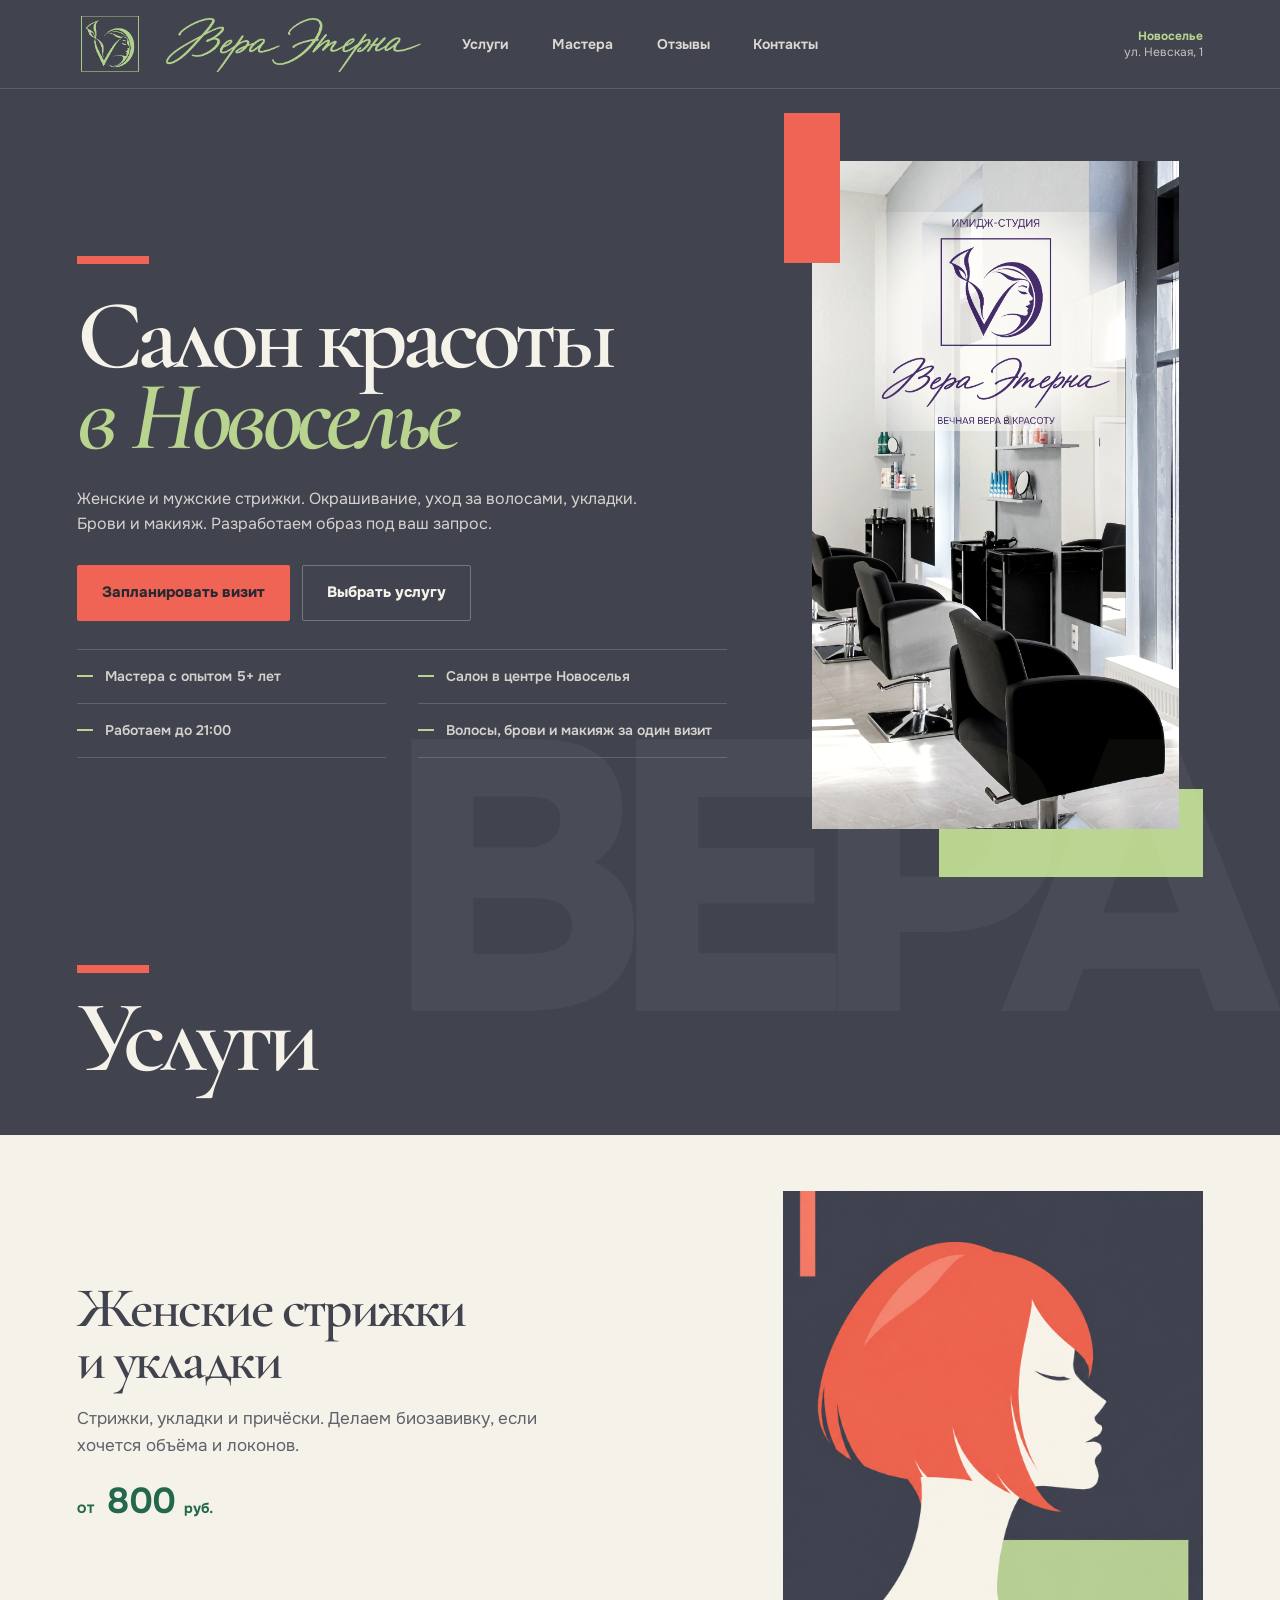
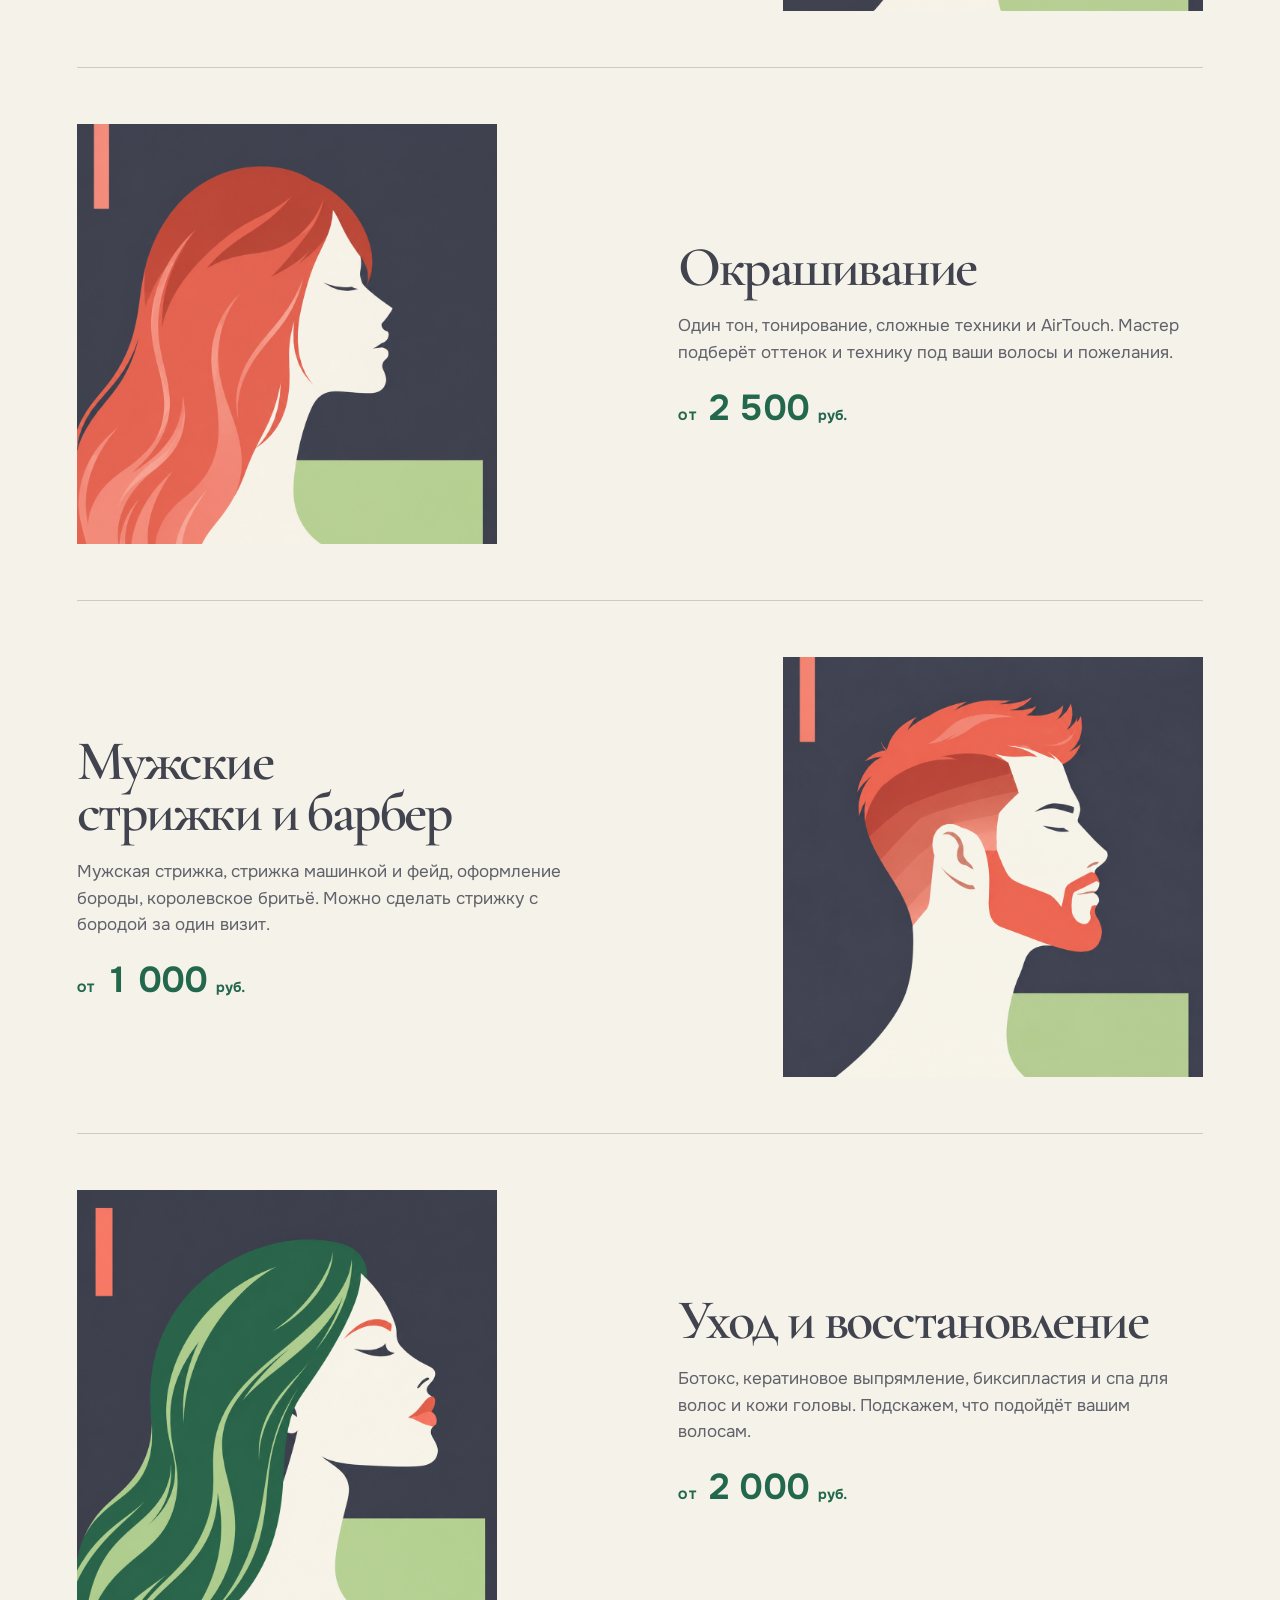
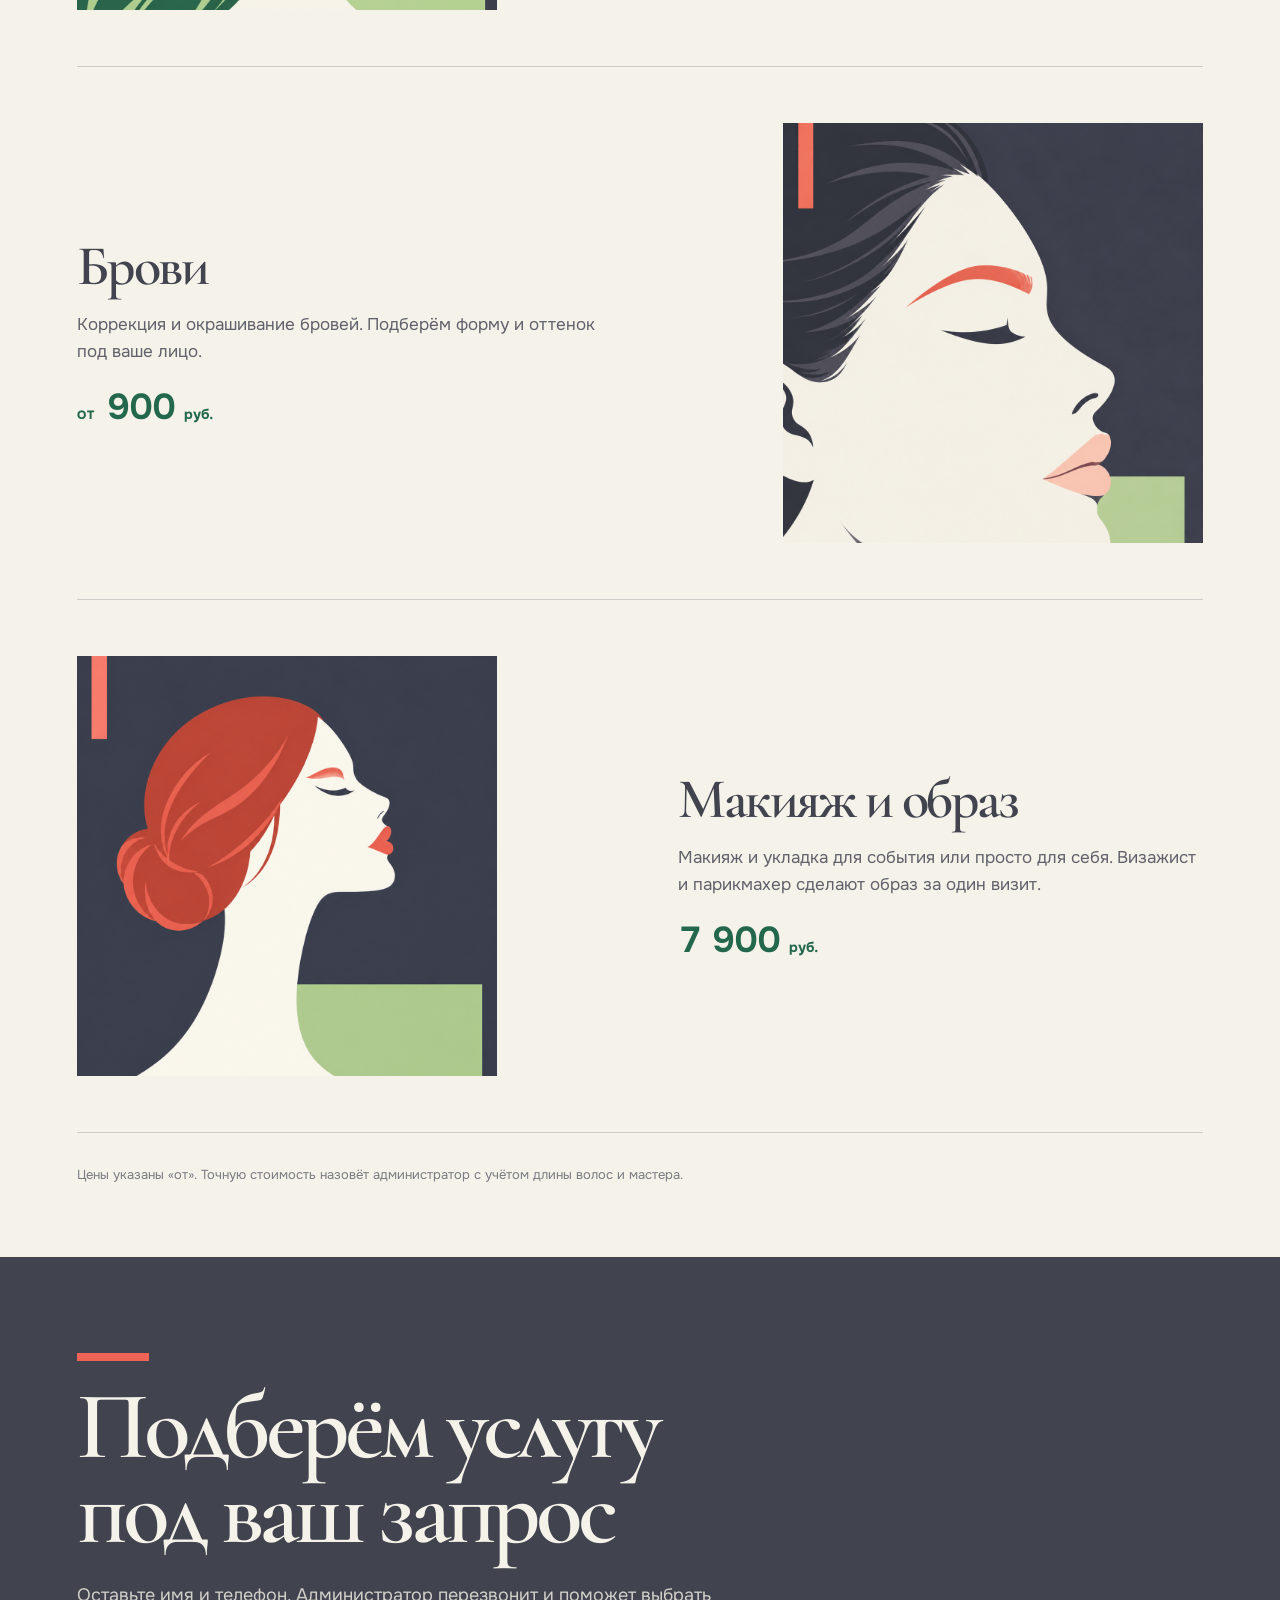
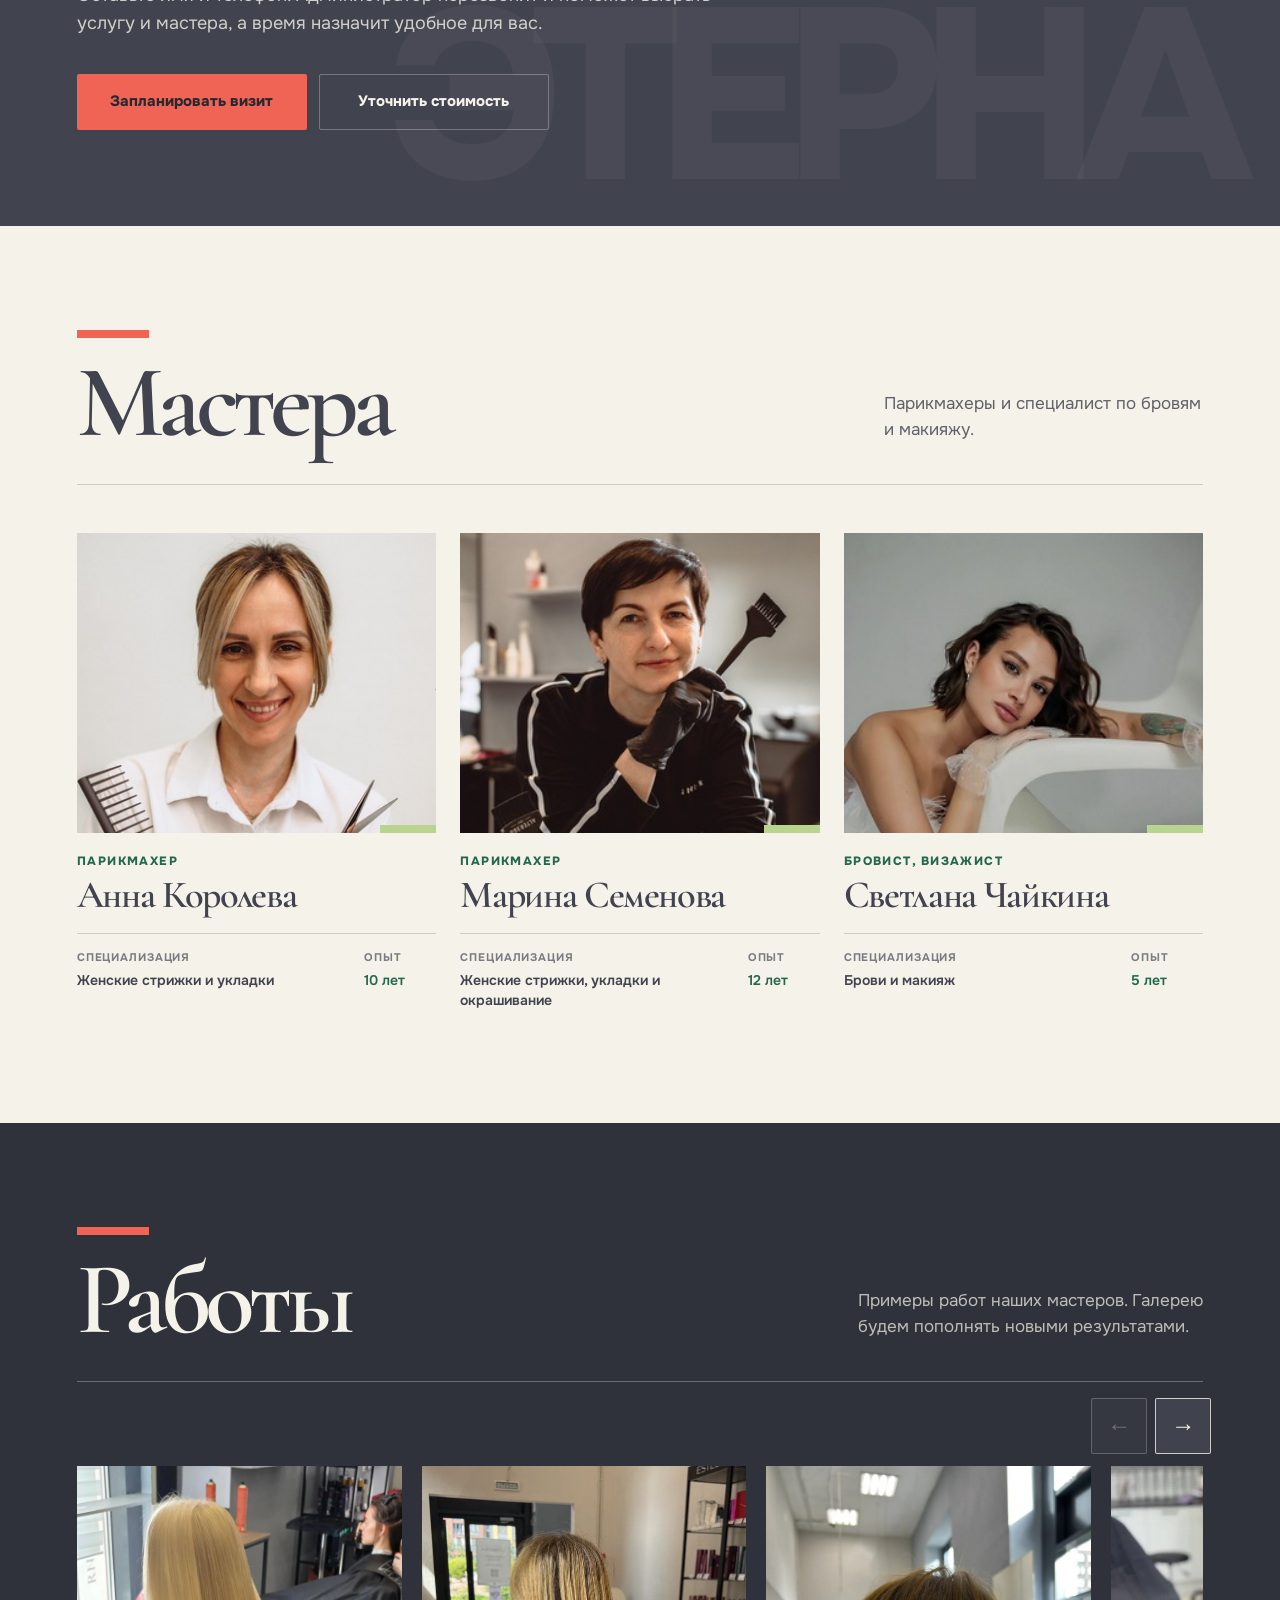
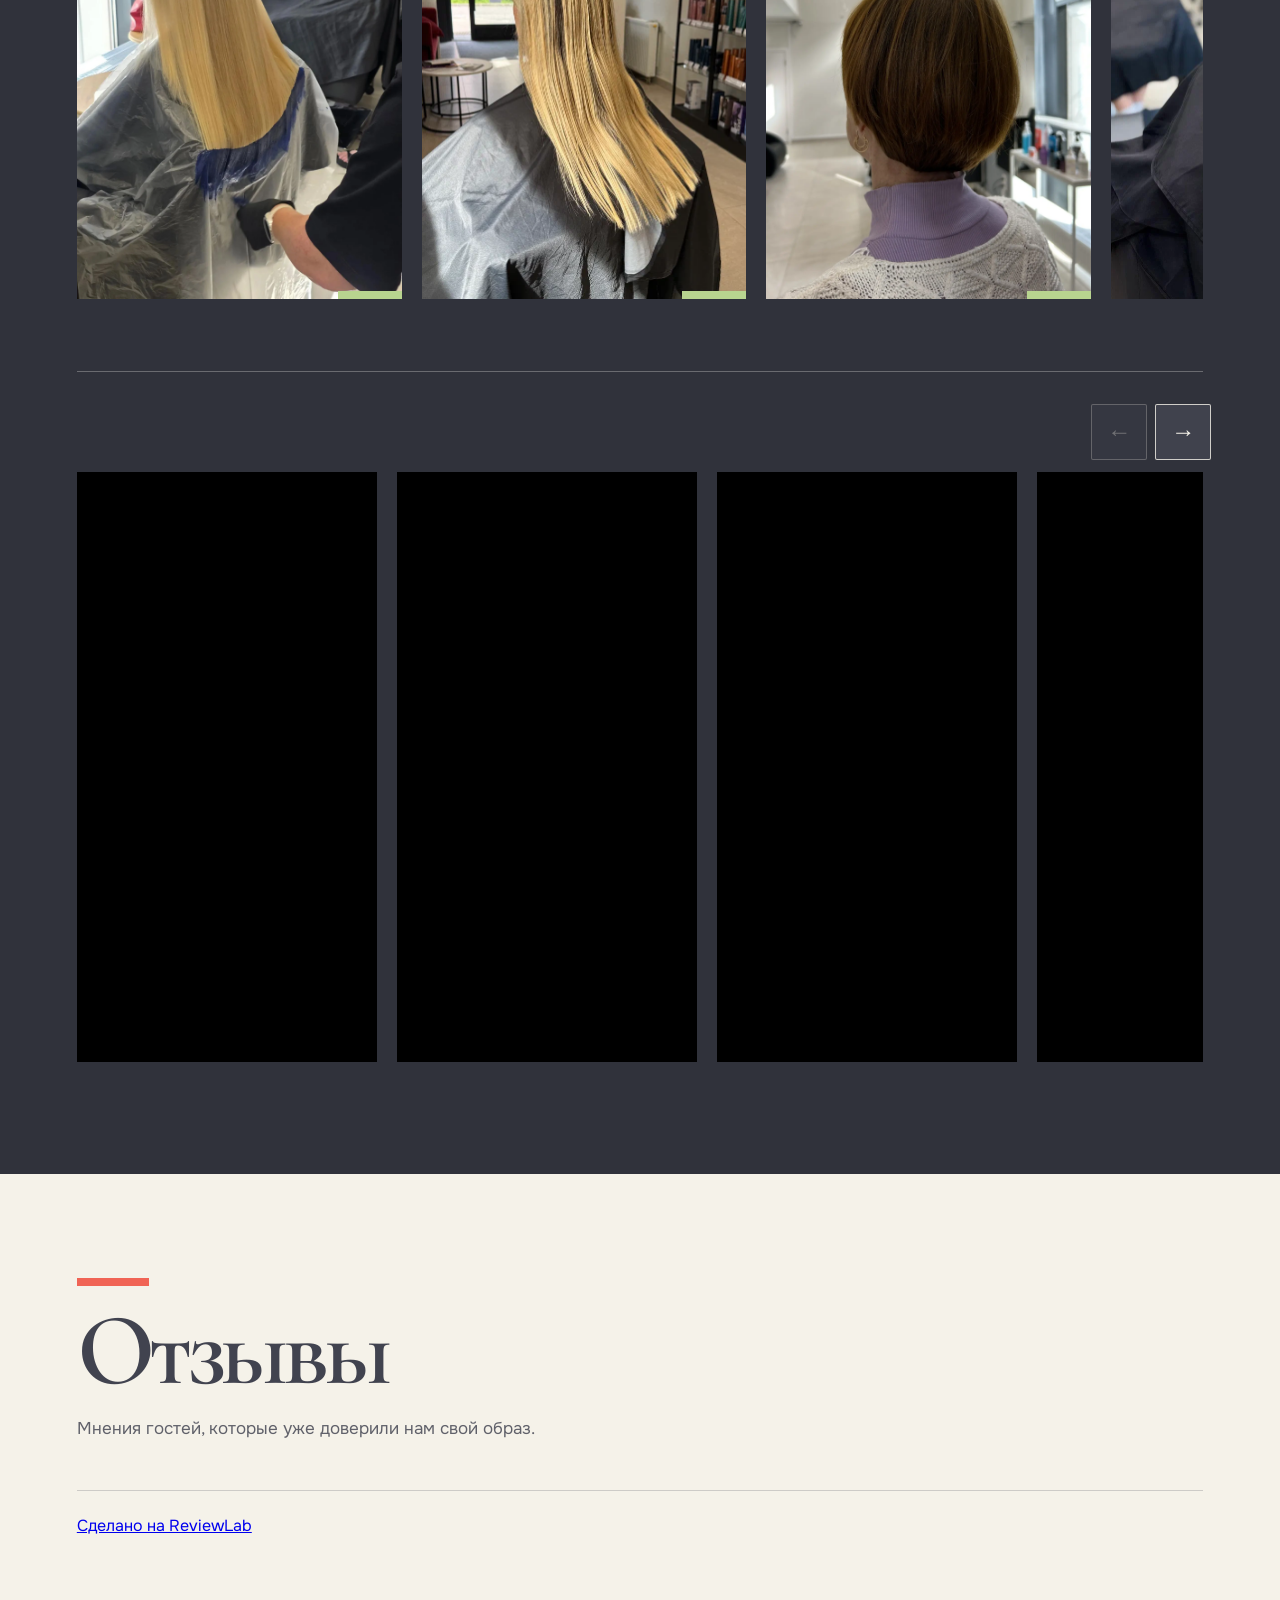
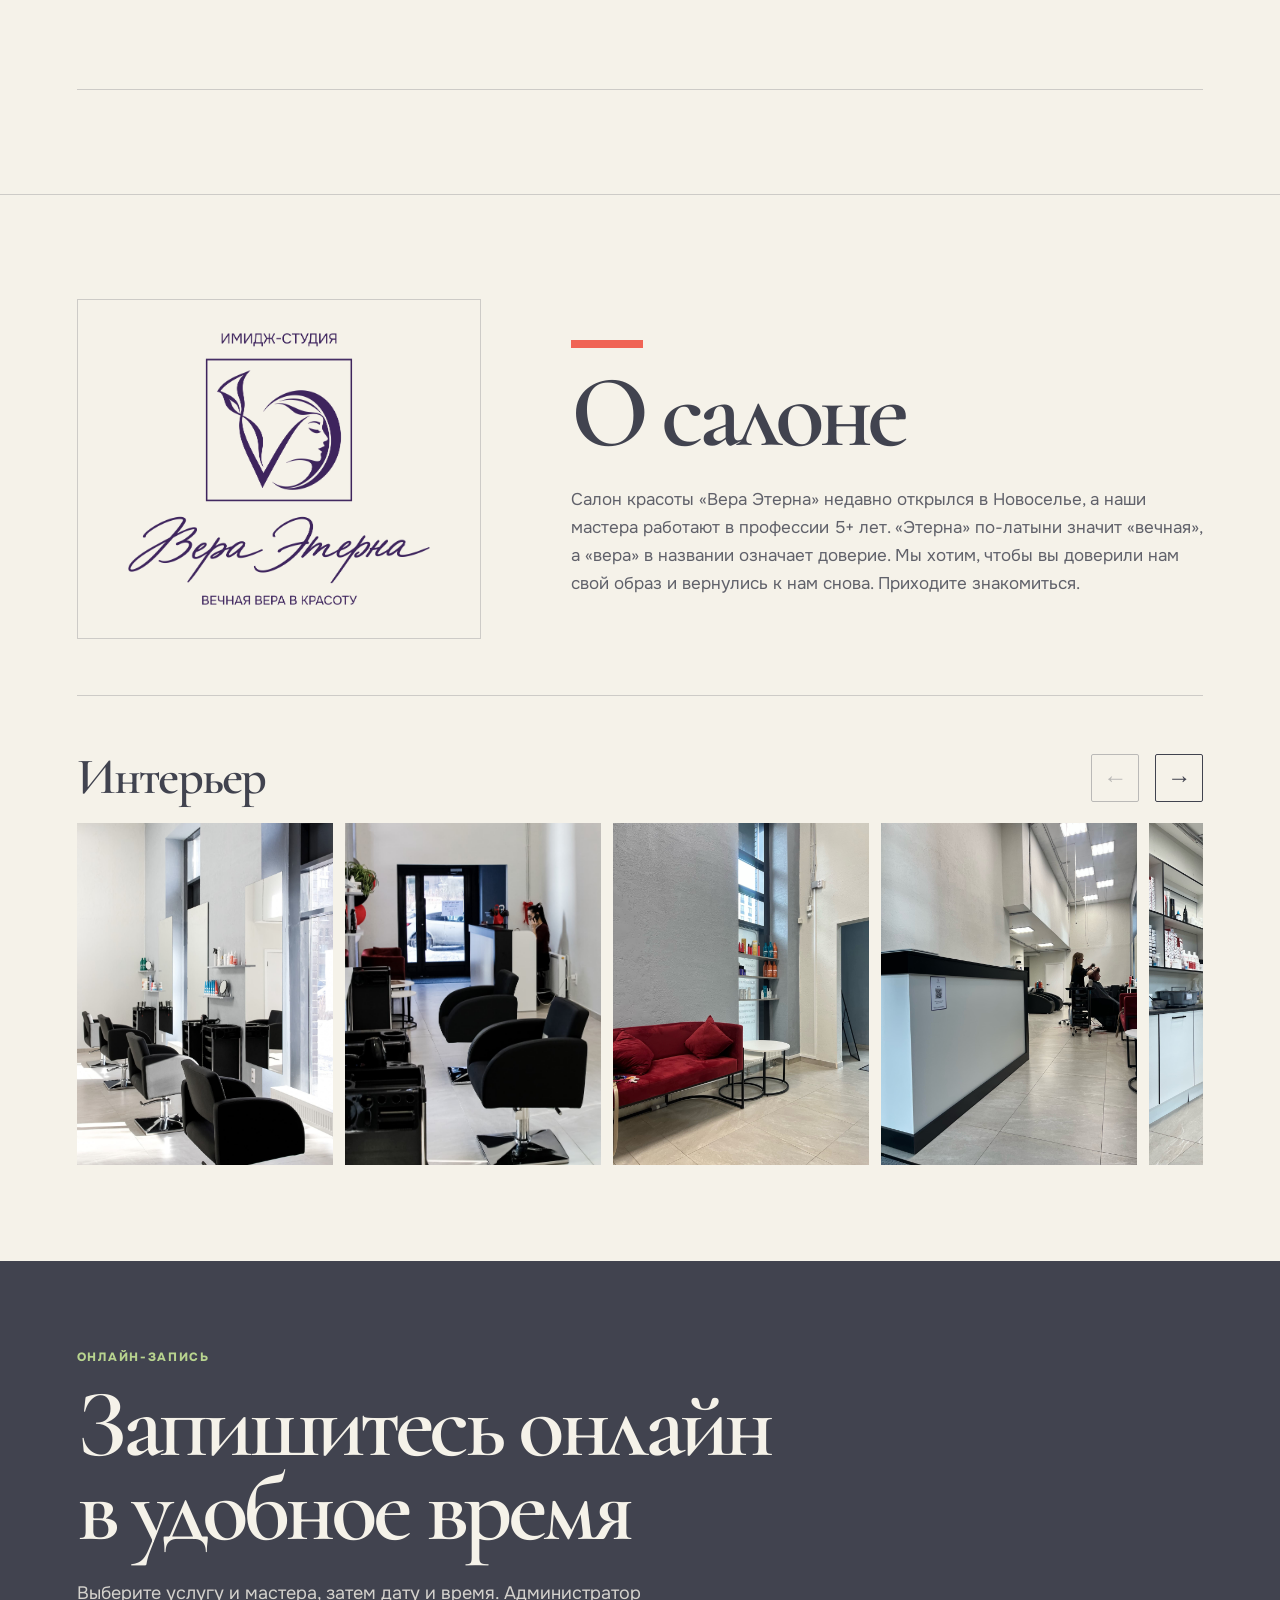
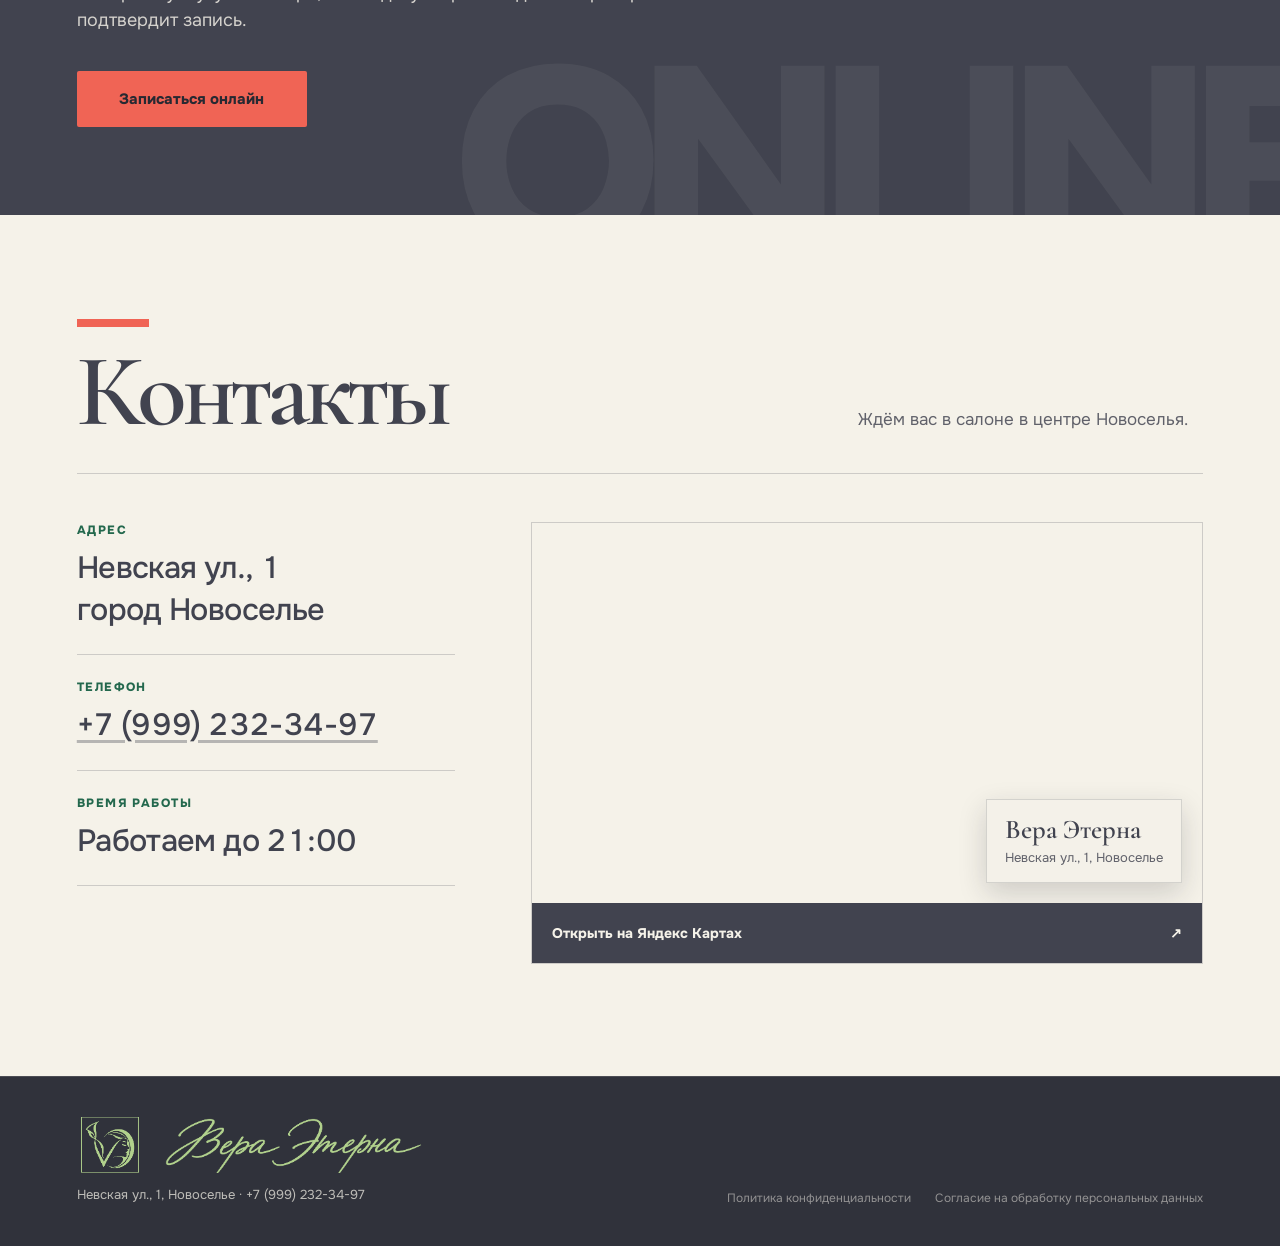
==== commit 58de5bf3: "Enlarge and center hero photo logo" ====
--- a/index.html
+++ b/index.html
@@ -343,13 +343,15 @@
     .editorial-photo__logo {
       position: absolute;
       z-index: 2;
-      top: clamp(24px, 3vw, 52px);
-      left: clamp(12px, 1.5vw, 28px);
-      width: clamp(128px, 10vw, 184px);
+      top: clamp(28px, 4vw, 52px);
+      left: 50%;
+      width: min(66%, 340px);
       aspect-ratio: 3412 / 3088;
-      background: url("assets/about-logo-cropped.png") center / contain no-repeat;
-      opacity: .78;
-      mix-blend-mode: multiply;
+      background:
+        url("assets/about-logo-cropped.png") center / contain no-repeat,
+        radial-gradient(ellipse at center, rgba(255, 253, 248, .94) 0%, rgba(255, 253, 248, .86) 55%, rgba(255, 253, 248, .24) 88%, transparent 100%);
+      opacity: .96;
+      transform: translateX(-50%);
       pointer-events: none;
     }
     @media (max-width: 1100px) {
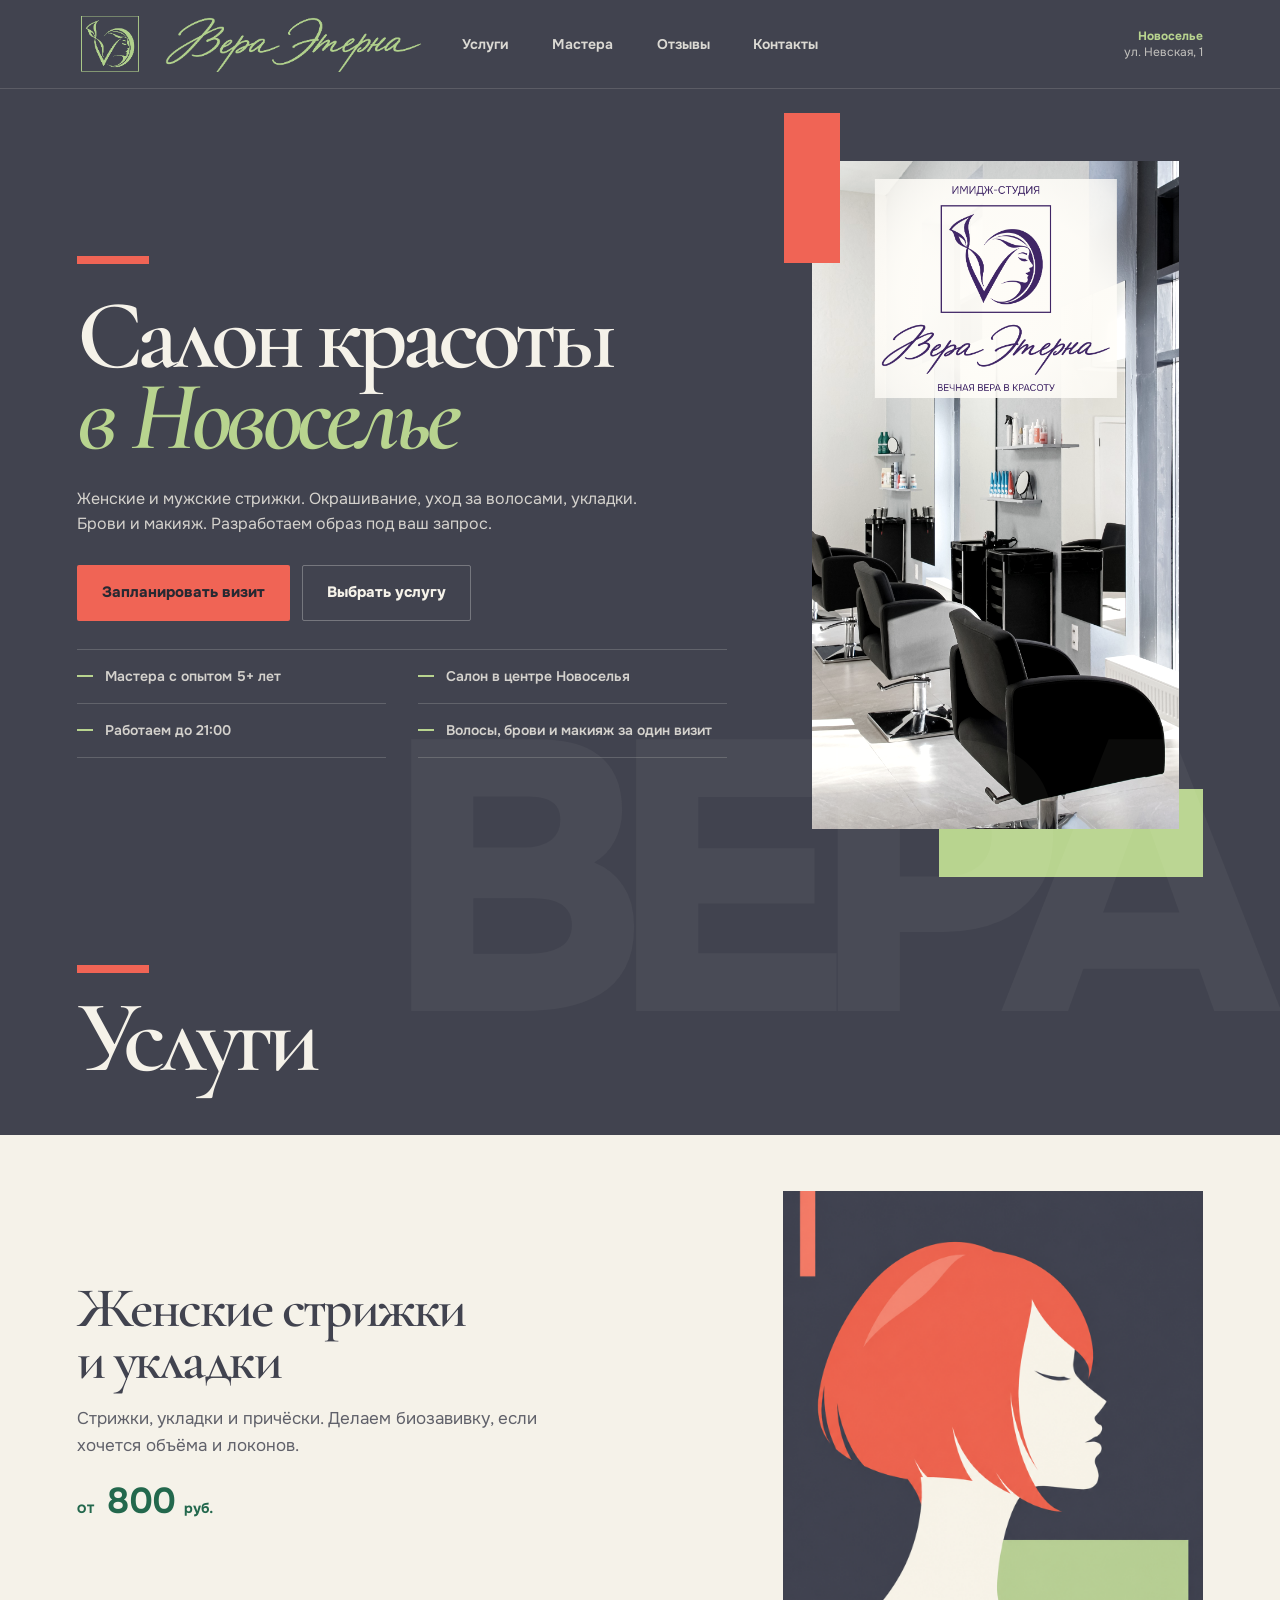
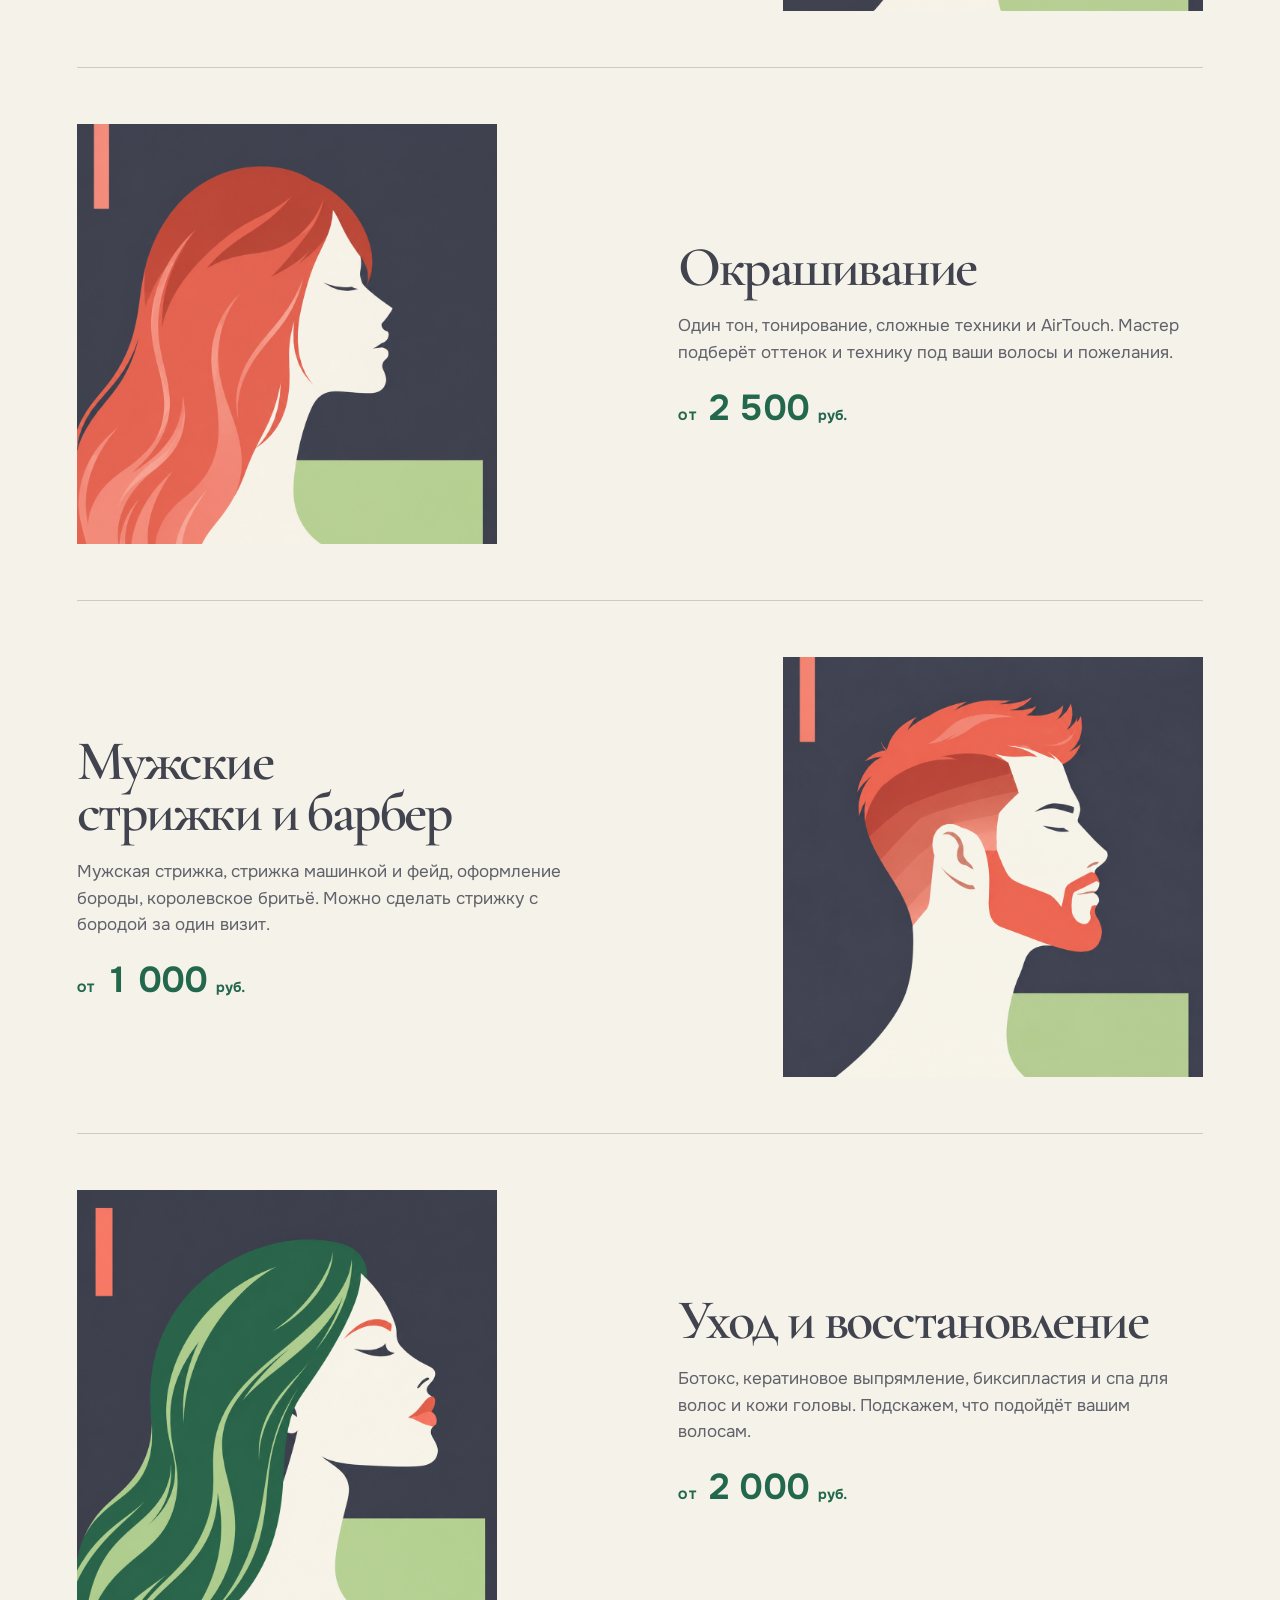
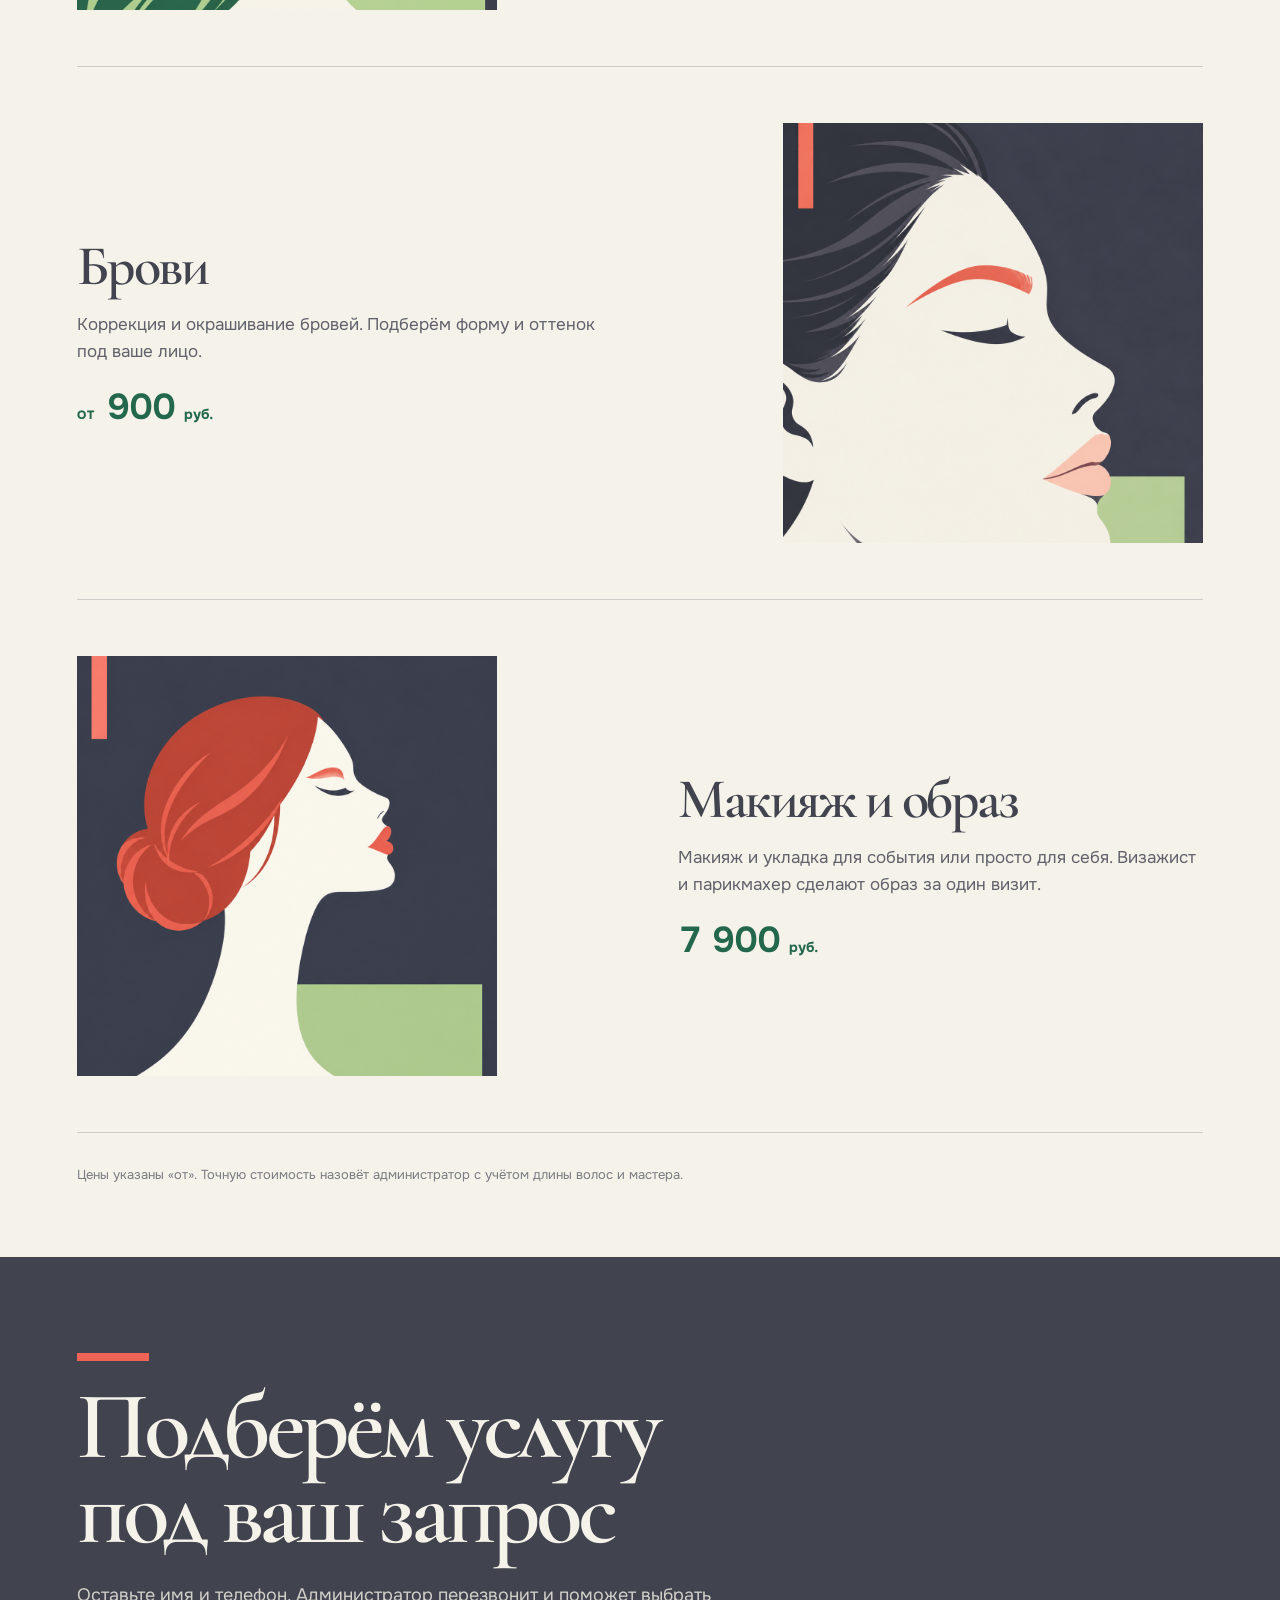
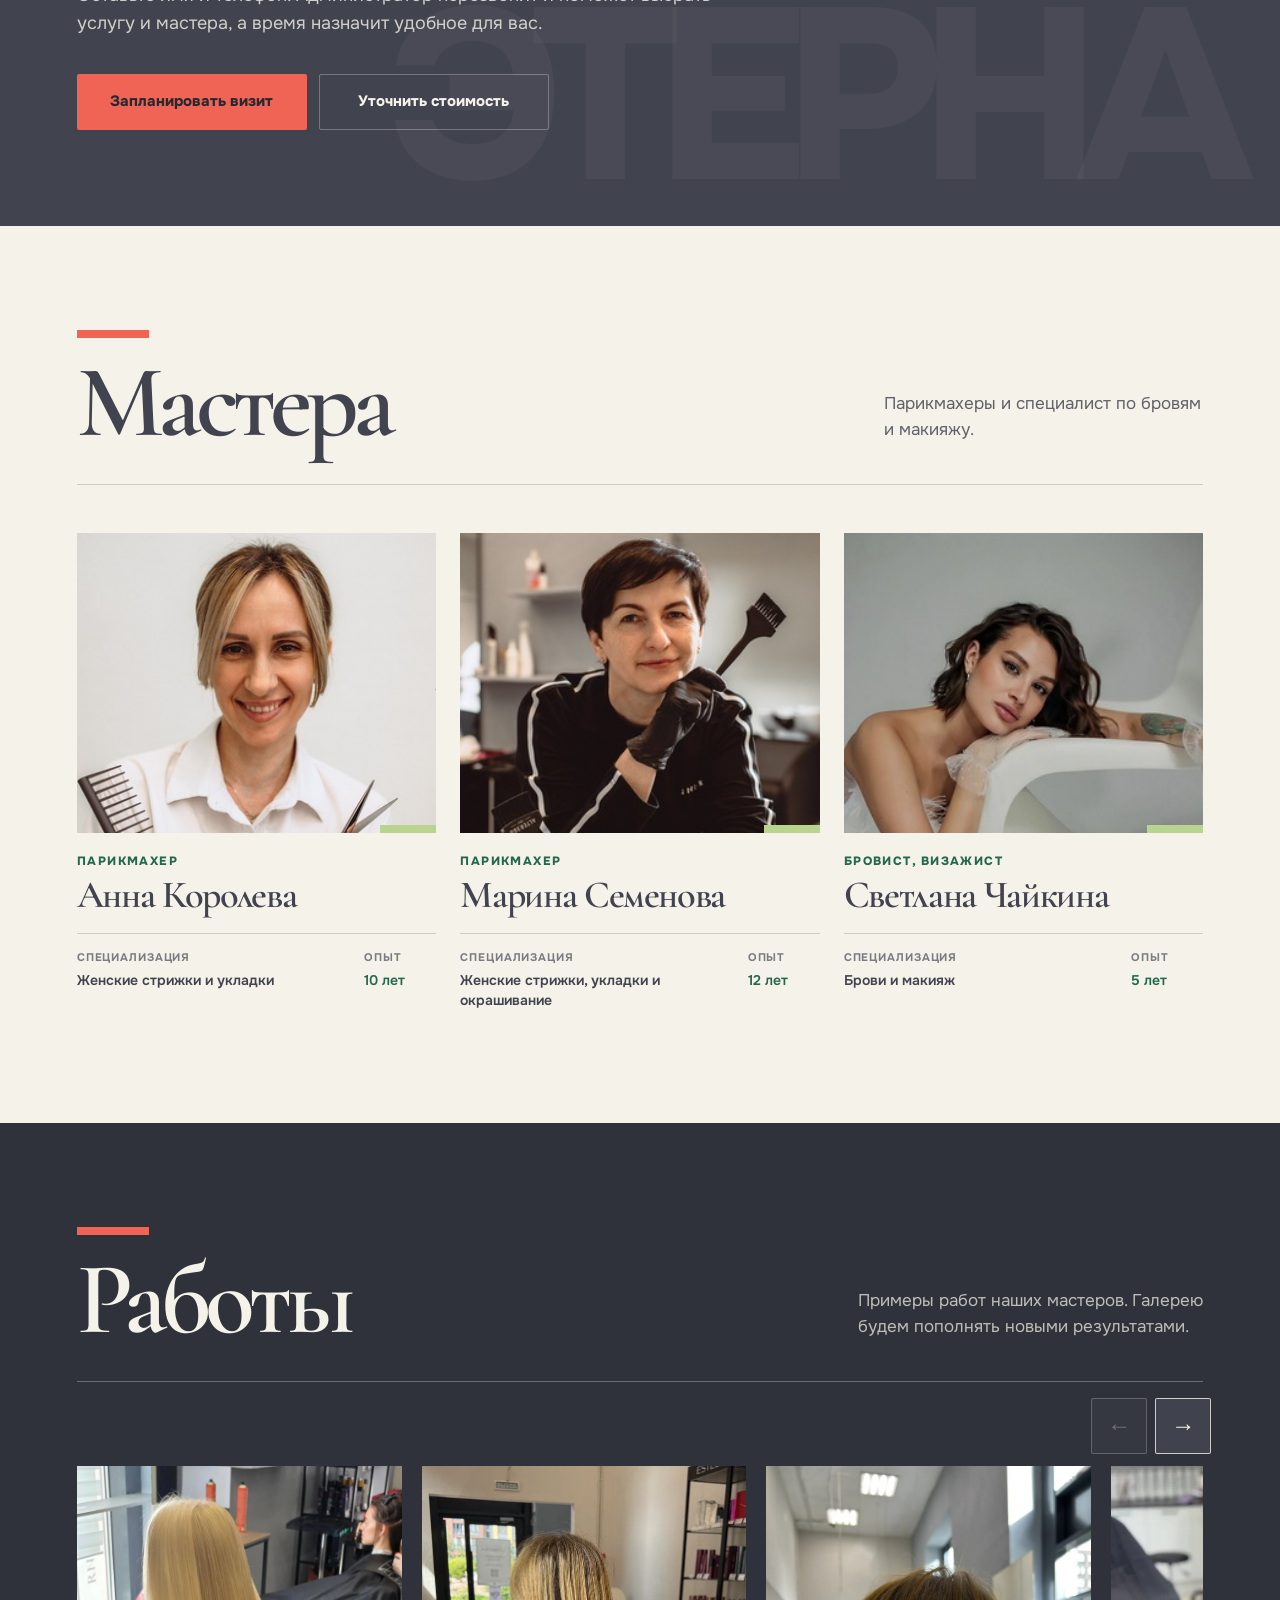
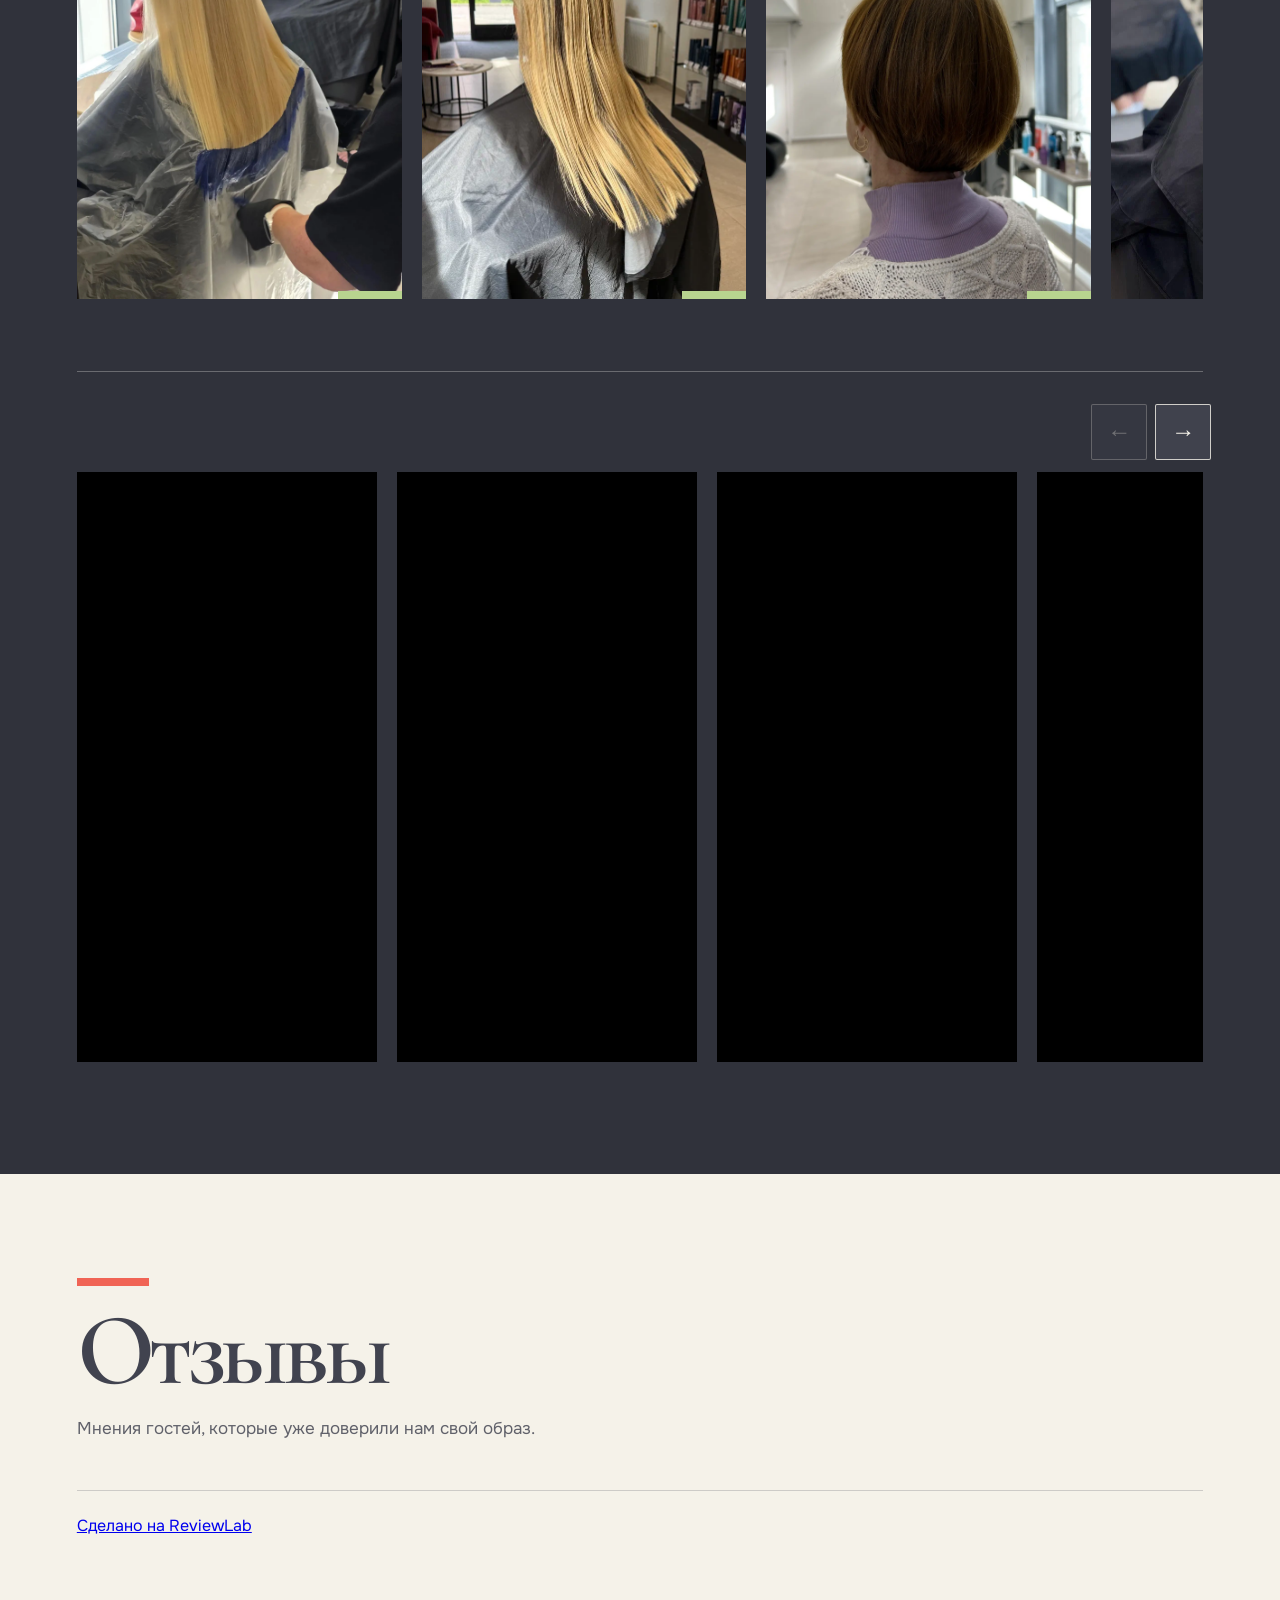
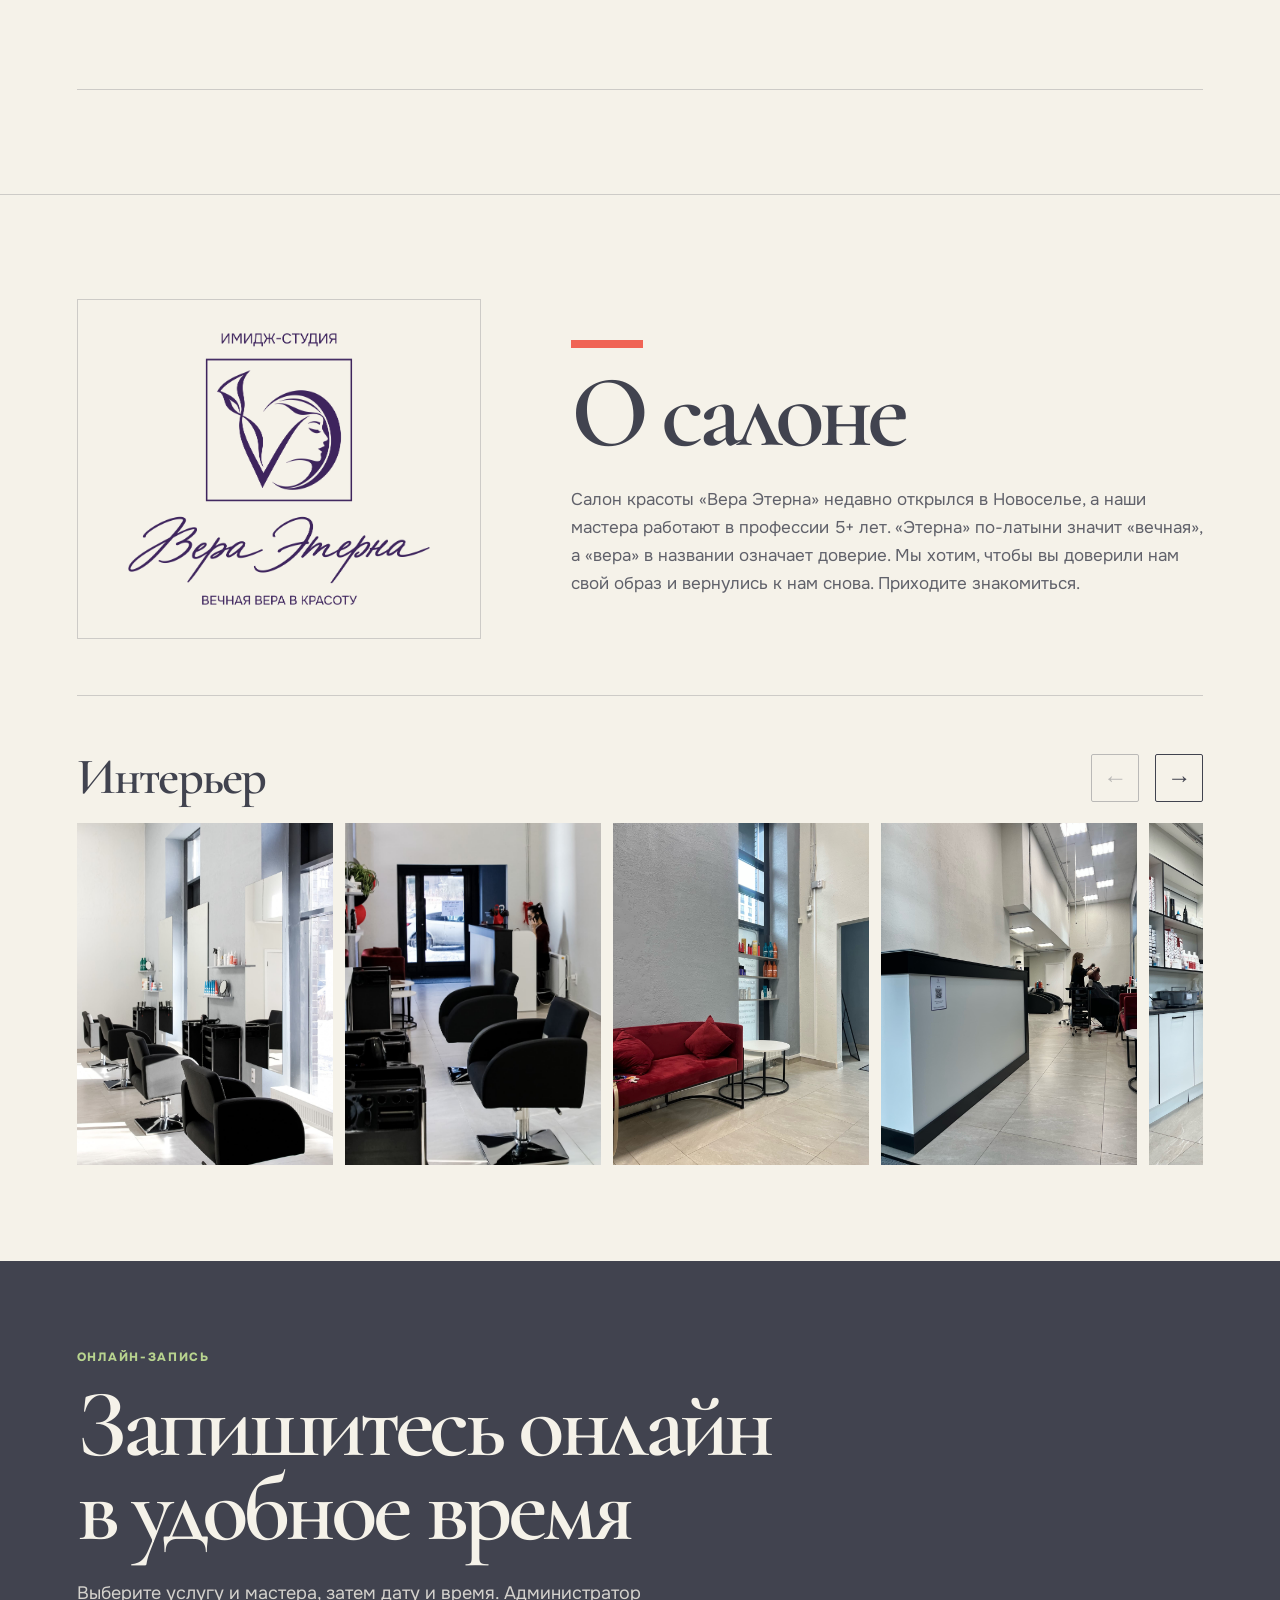
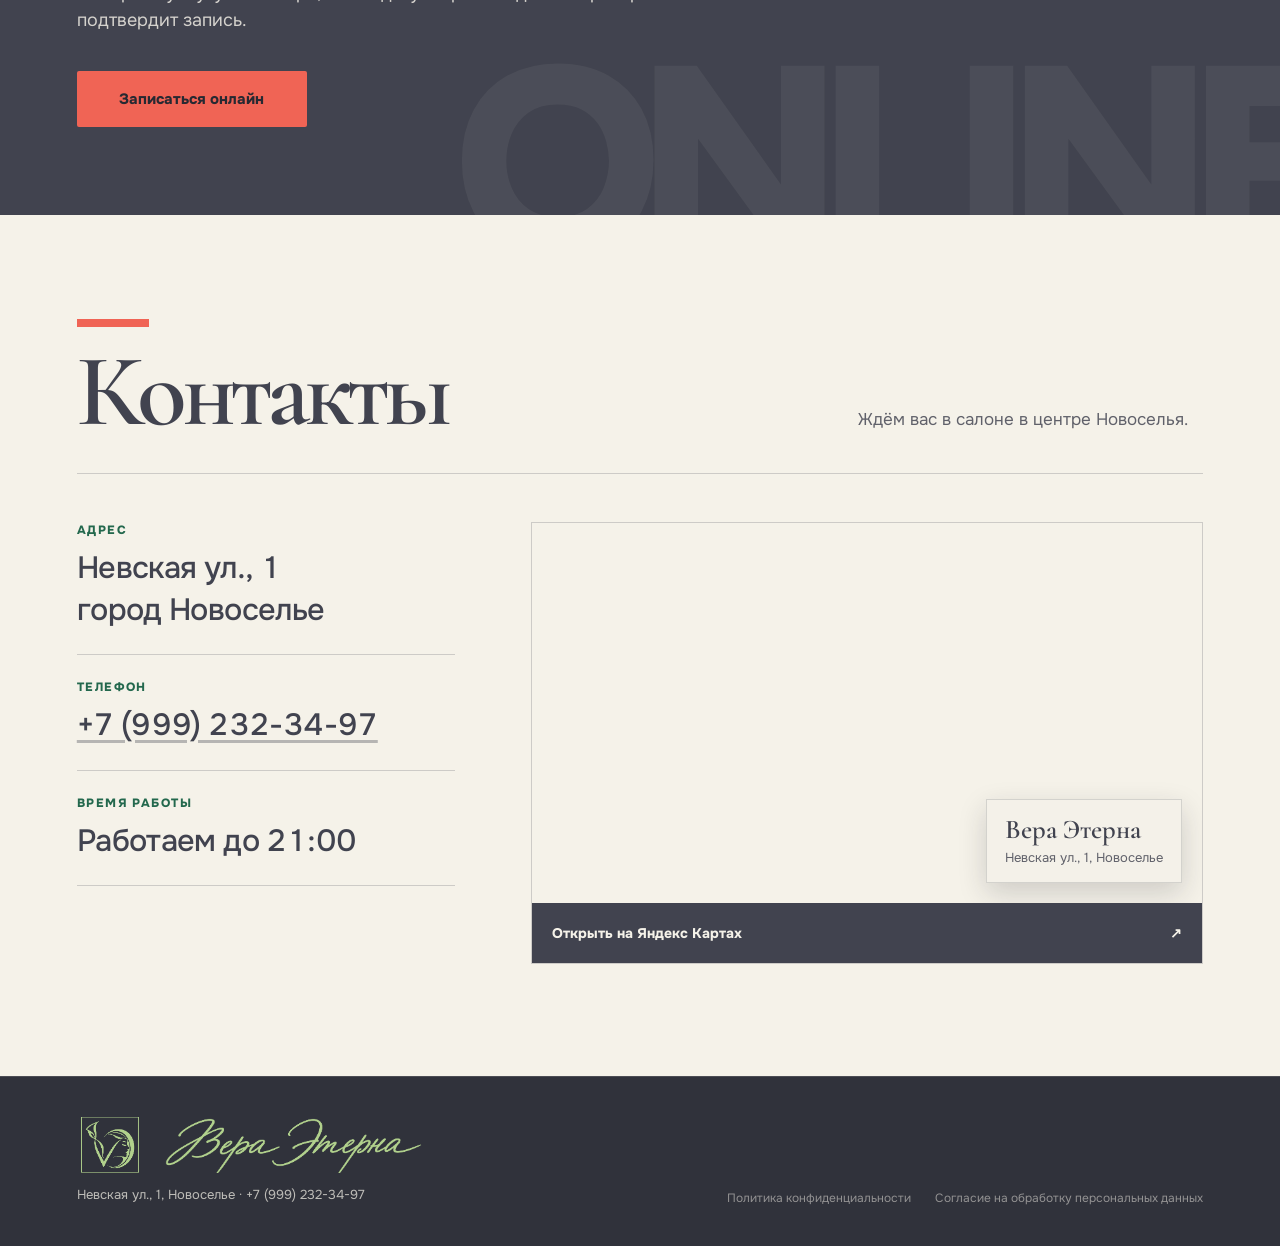
==== commit ce8abe35: "Raise hero logo and show it on mobile" ====
--- a/index.html
+++ b/index.html
@@ -343,19 +343,15 @@
     .editorial-photo__logo {
       position: absolute;
       z-index: 2;
-      top: clamp(28px, 4vw, 52px);
+      top: clamp(16px, 1.4vw, 28px);
       left: 50%;
       width: min(66%, 340px);
       aspect-ratio: 3412 / 3088;
       background:
         url("assets/about-logo-cropped.png") center / contain no-repeat,
-        radial-gradient(ellipse at center, rgba(255, 253, 248, .94) 0%, rgba(255, 253, 248, .86) 55%, rgba(255, 253, 248, .24) 88%, transparent 100%);
-      opacity: .96;
+        radial-gradient(ellipse at center, rgba(255, 253, 248, .98) 0%, rgba(255, 253, 248, .96) 55%, rgba(255, 253, 248, .84) 88%, rgba(255, 253, 248, .72) 100%);
       transform: translateX(-50%);
       pointer-events: none;
-    }
-    @media (max-width: 1100px) {
-      .editorial-photo__logo { display: none; }
     }
     .concept--editorial:hover .editorial-photo img { transform: scale(1.018); filter: saturate(.9) contrast(1.03); }
     .editorial-sage {
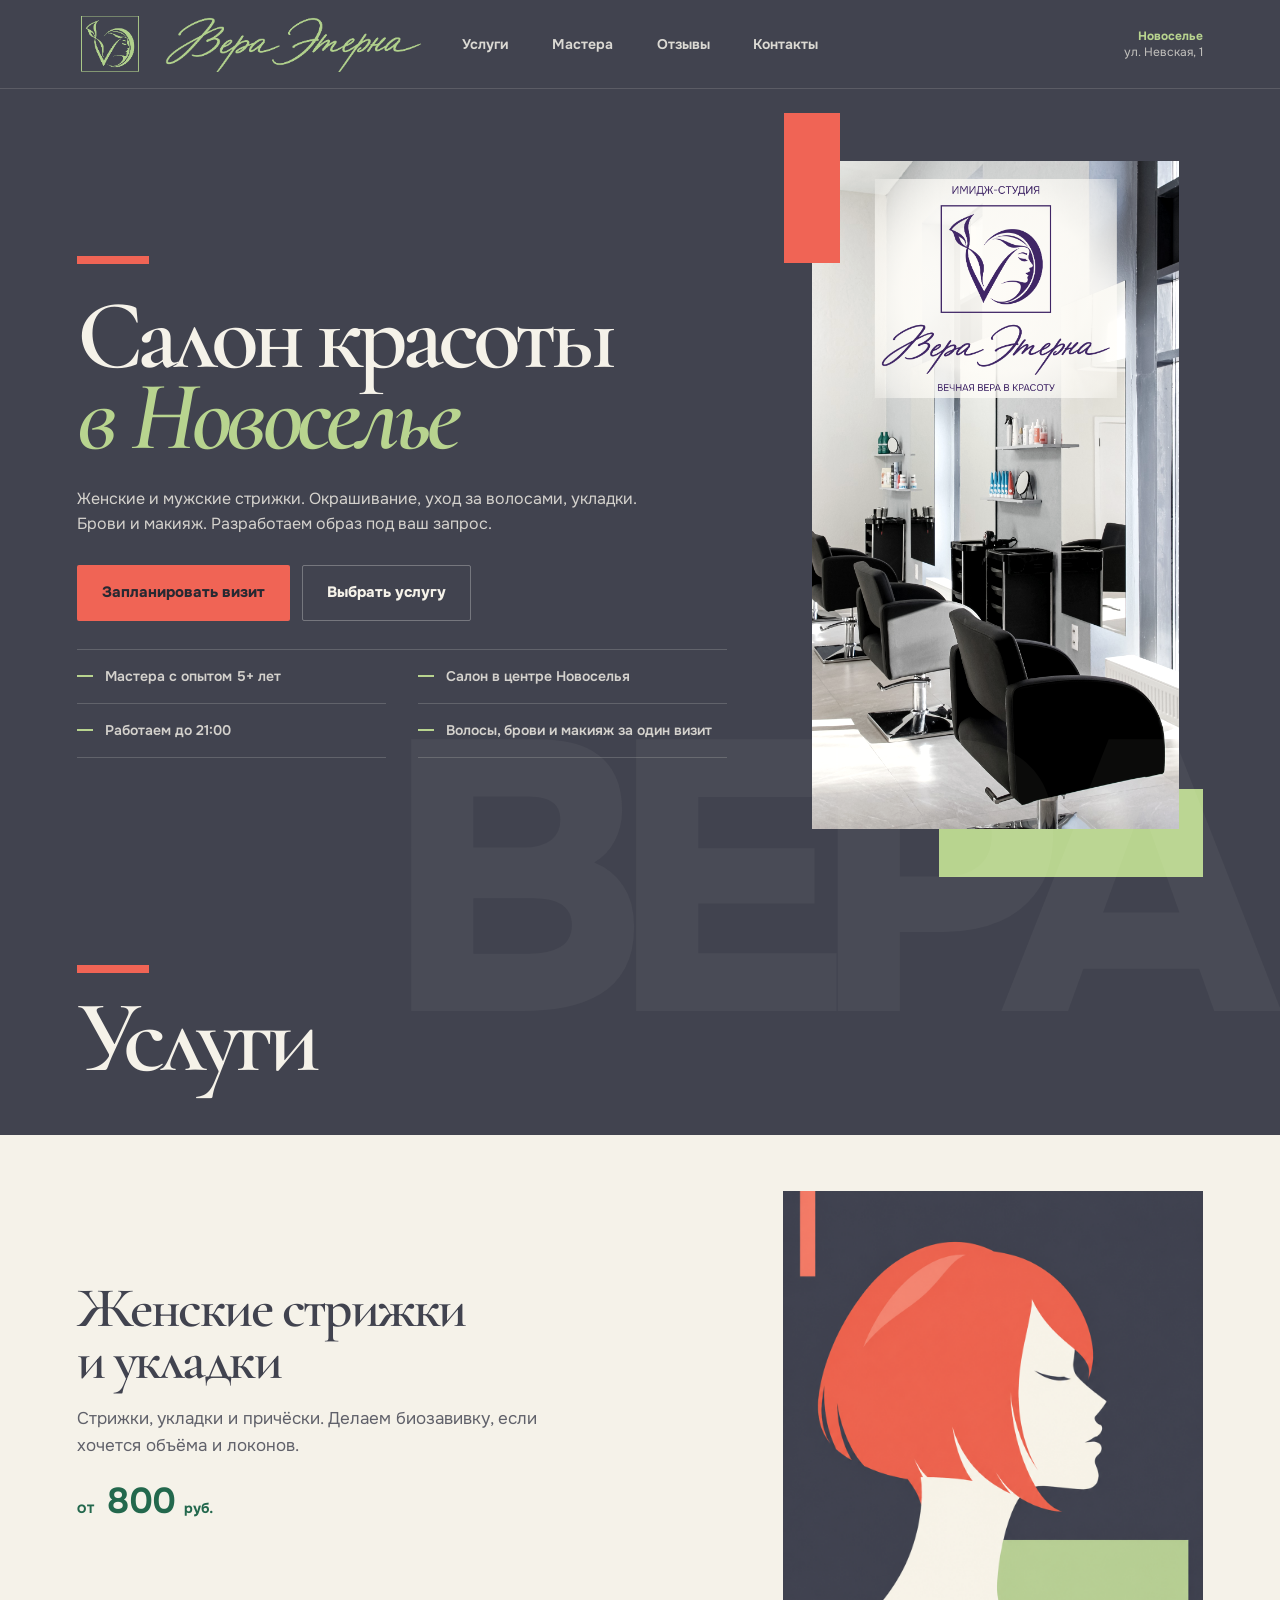
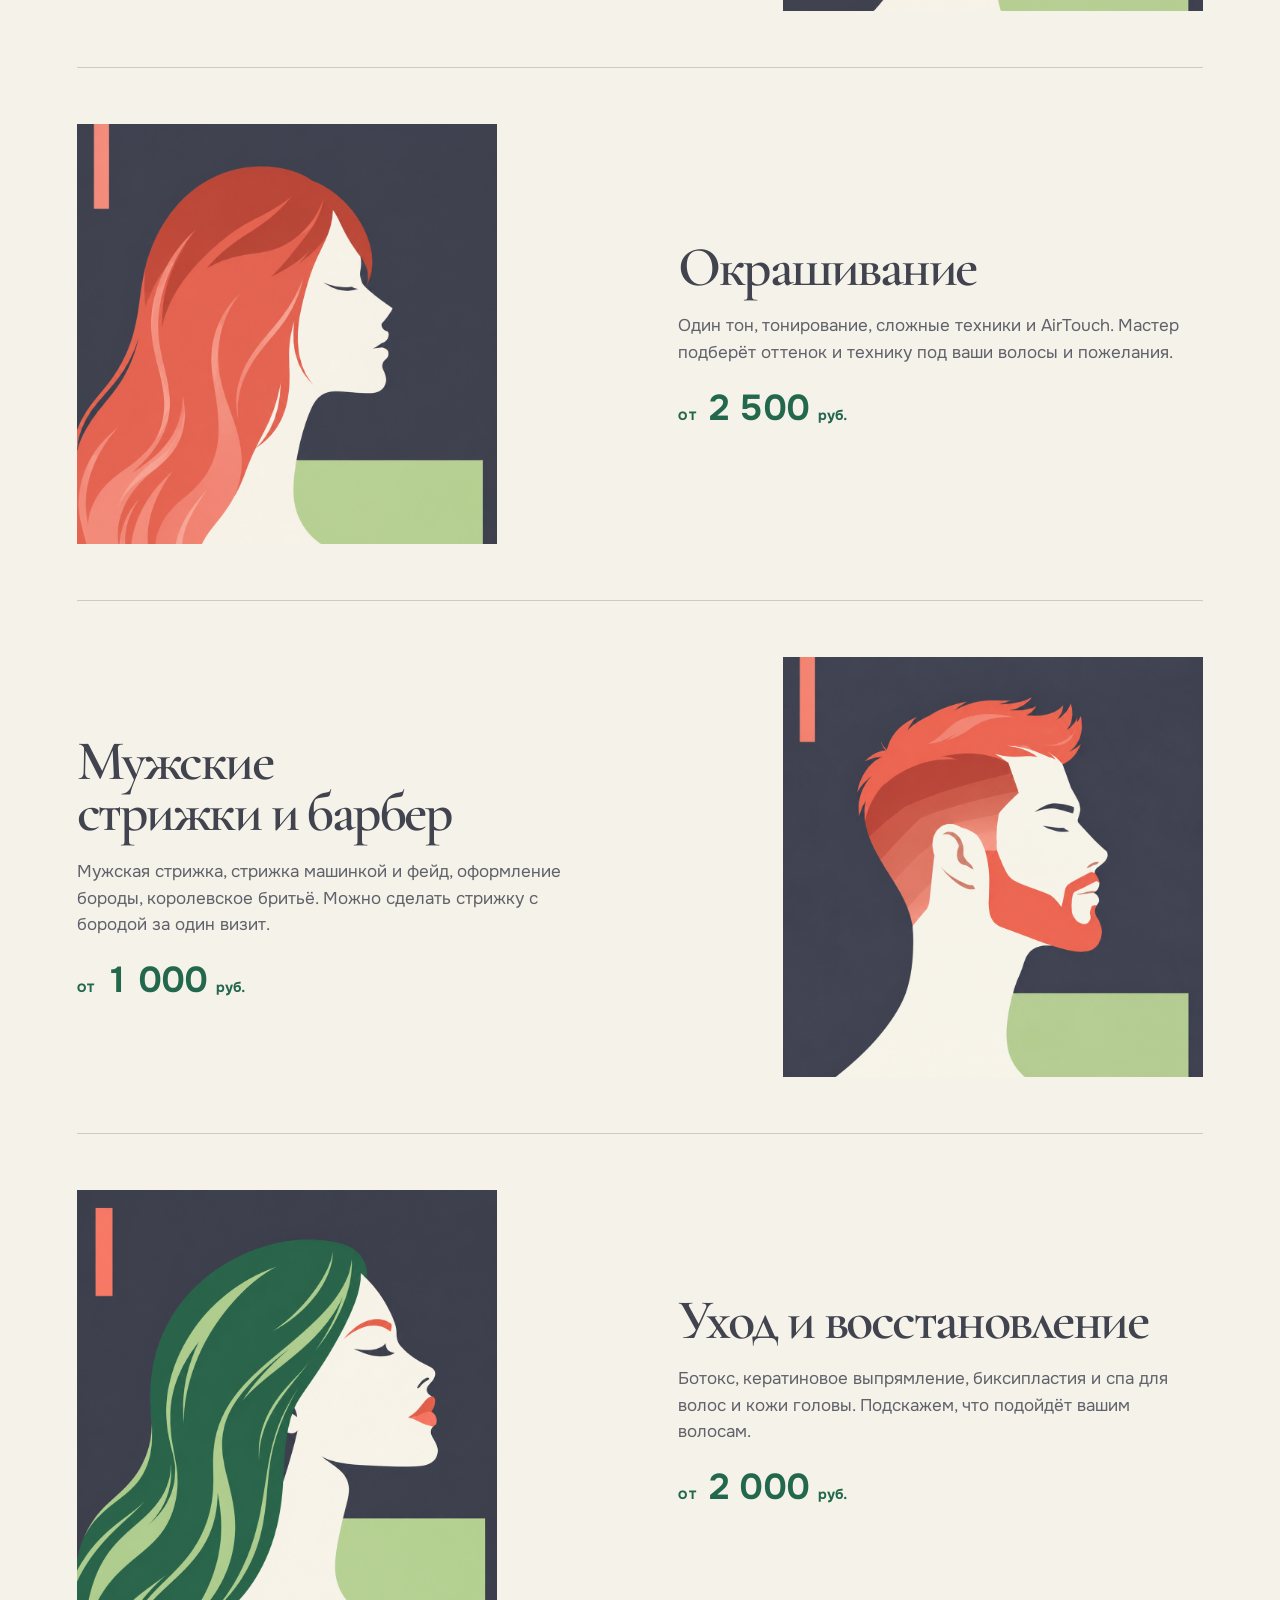
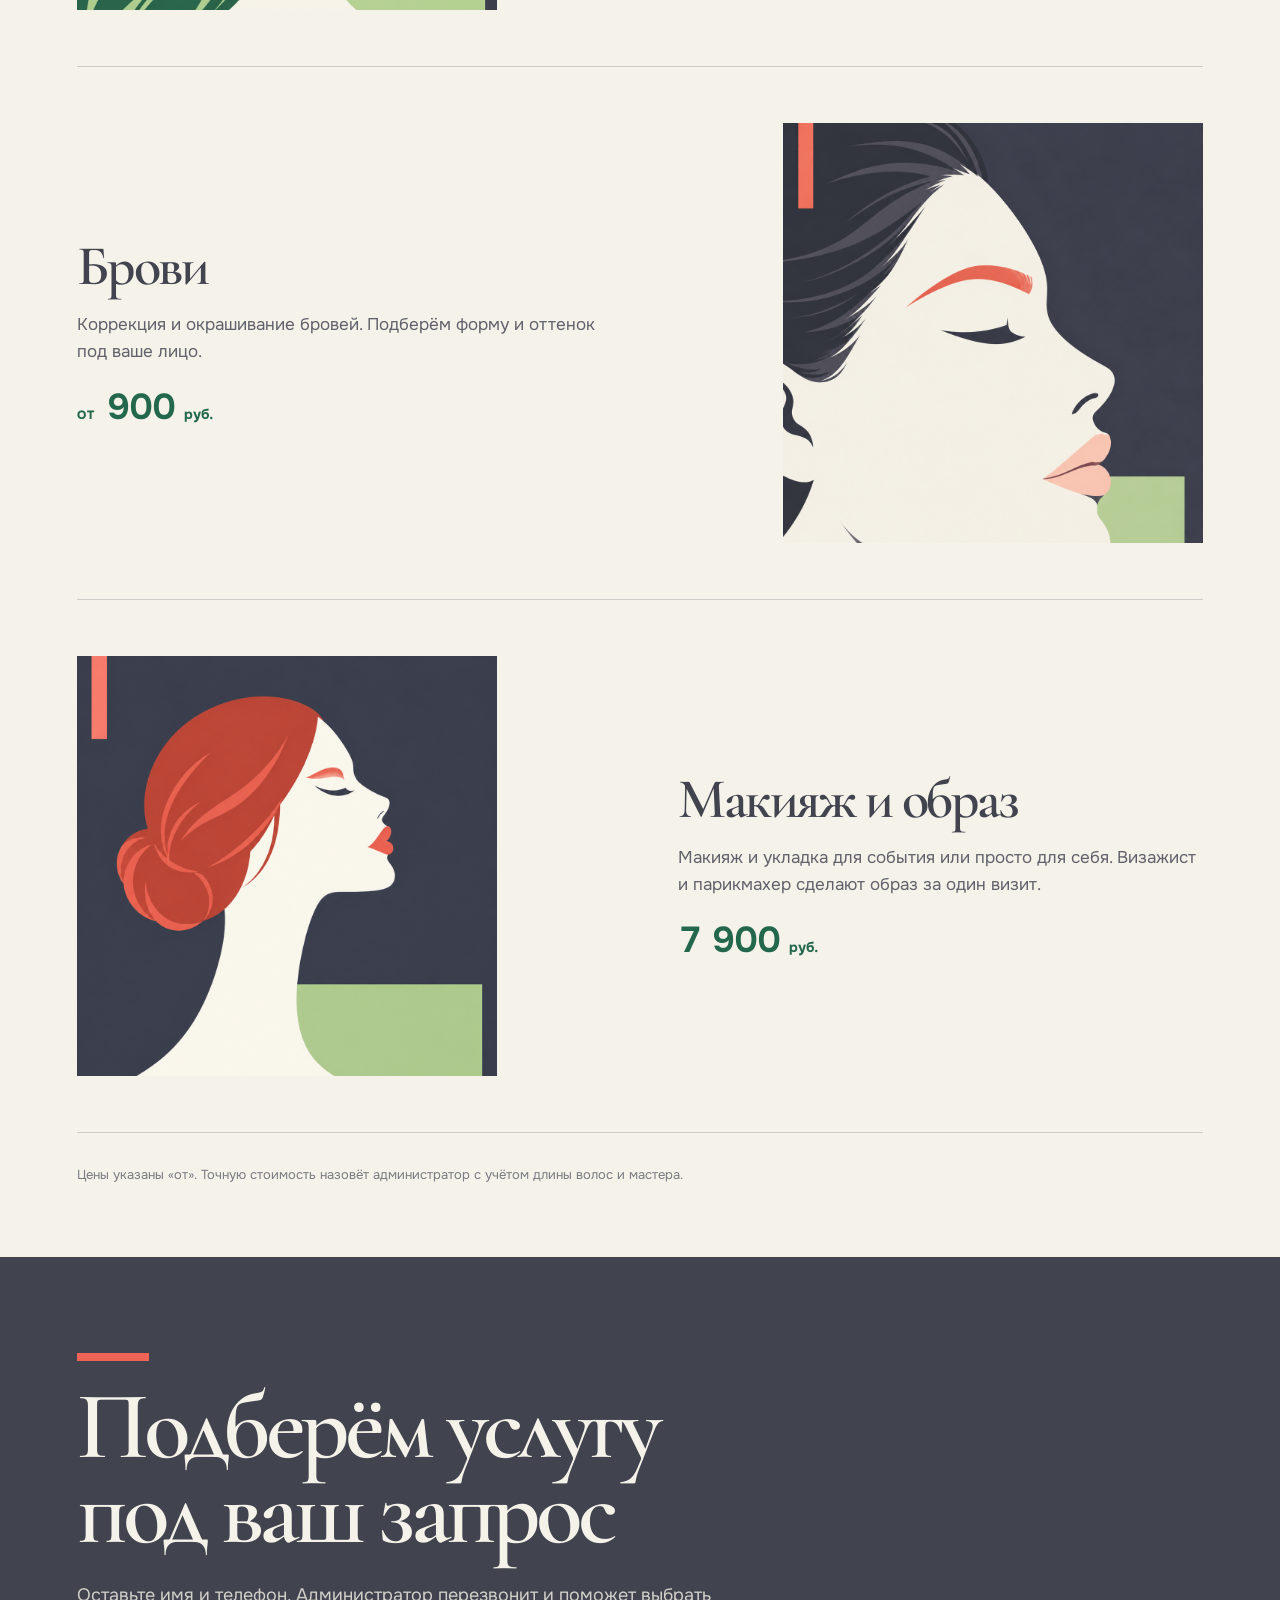
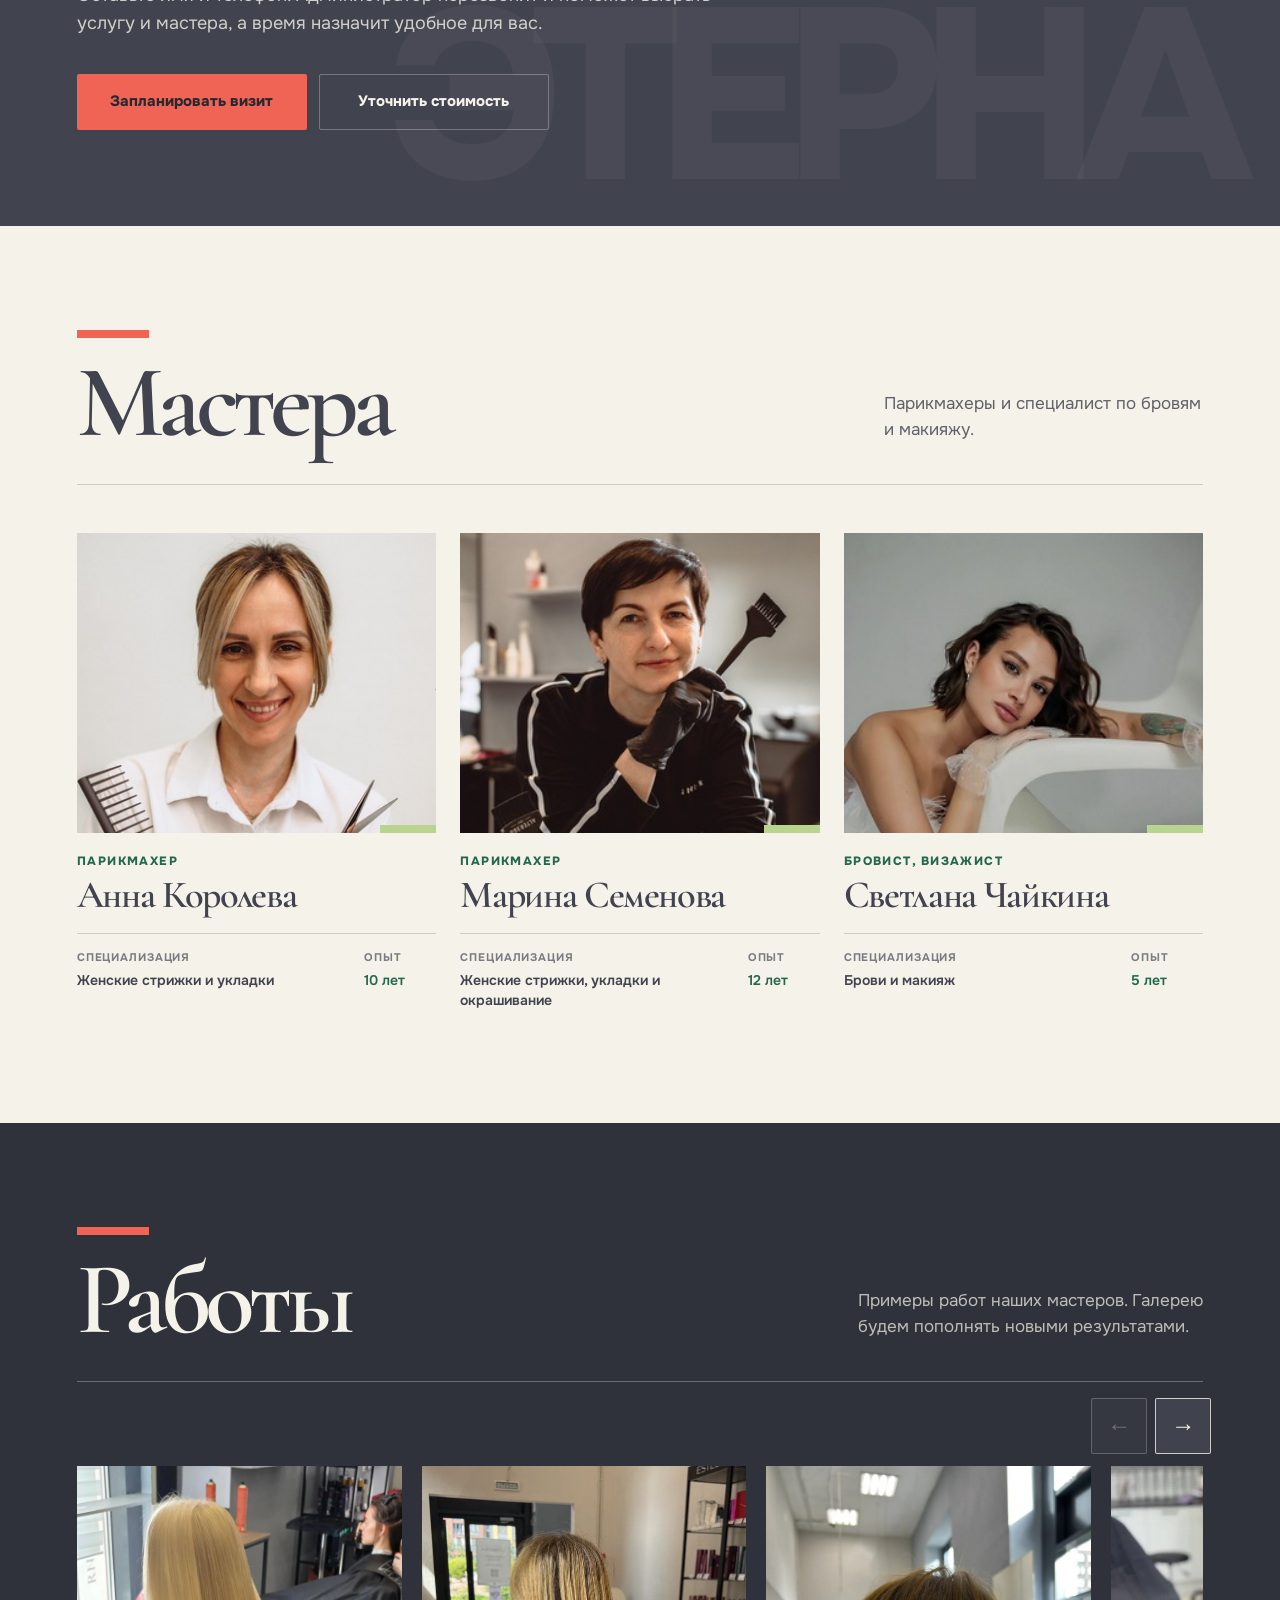
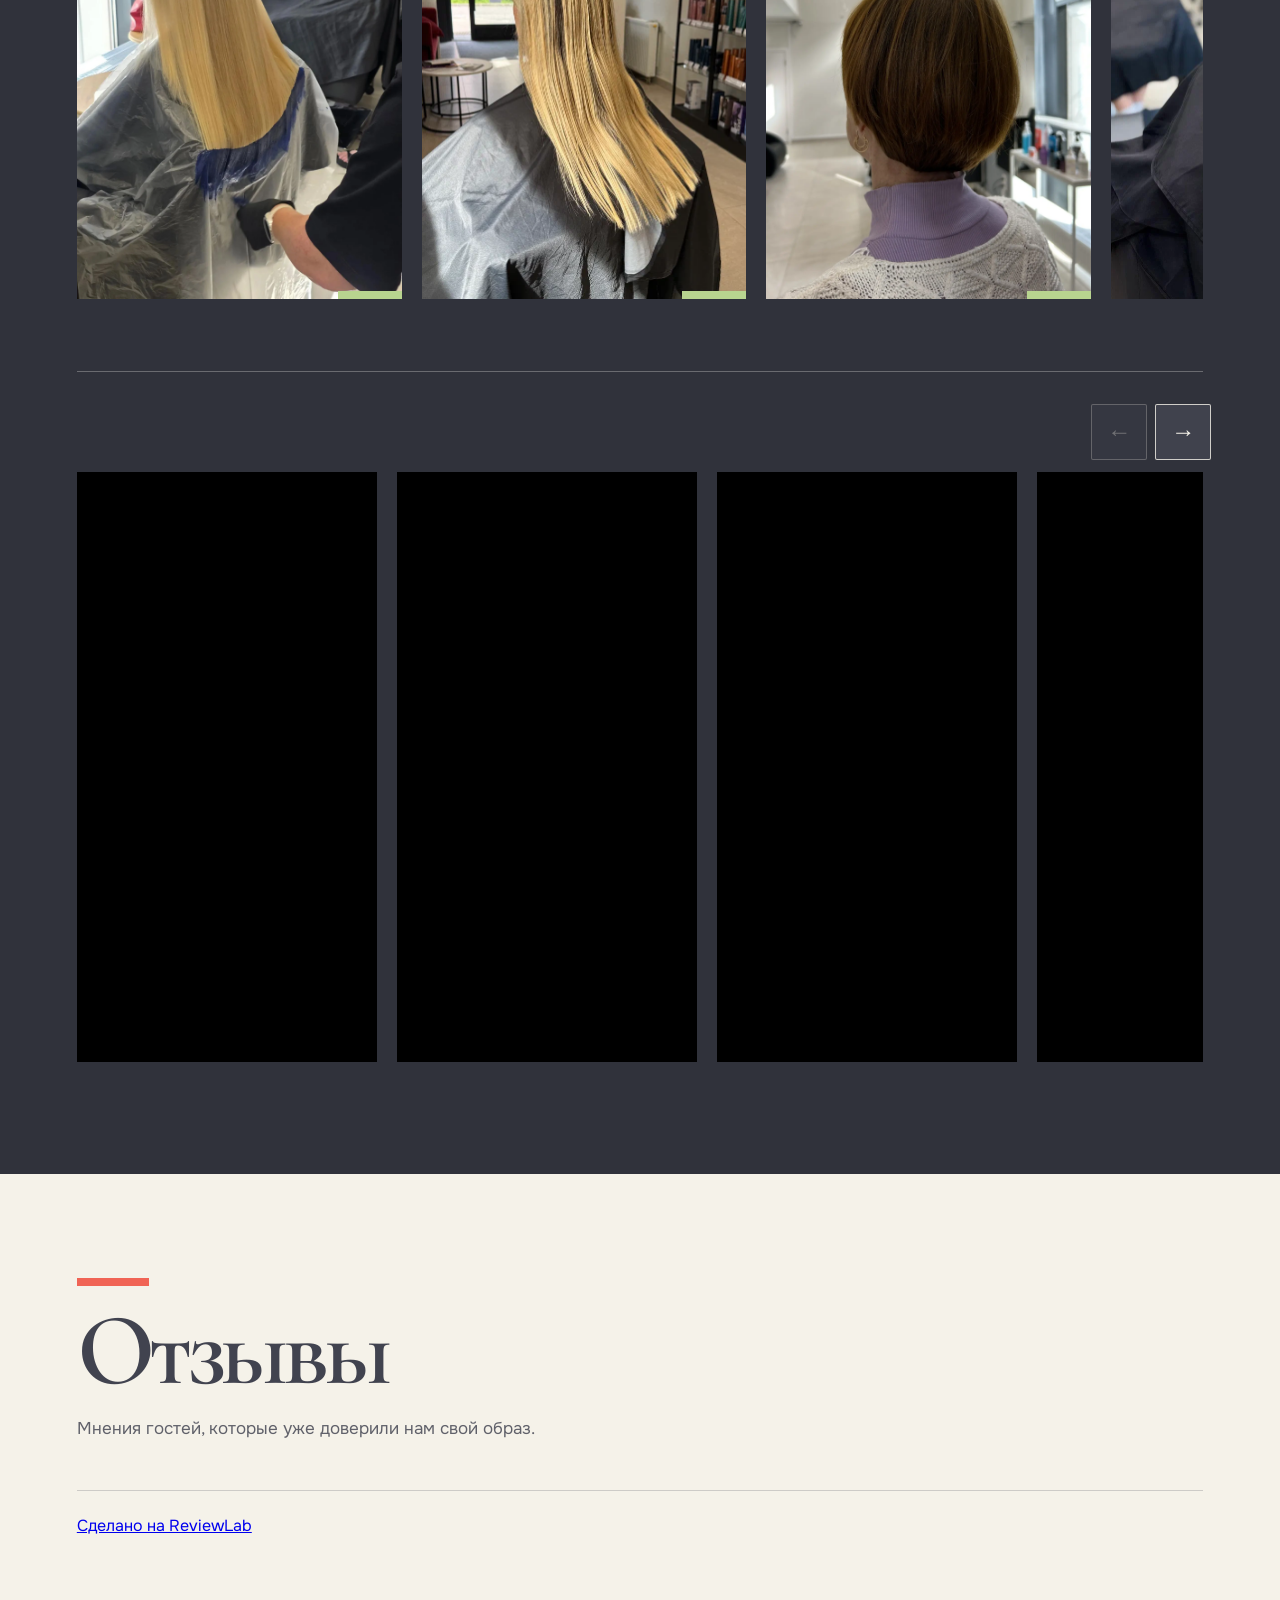
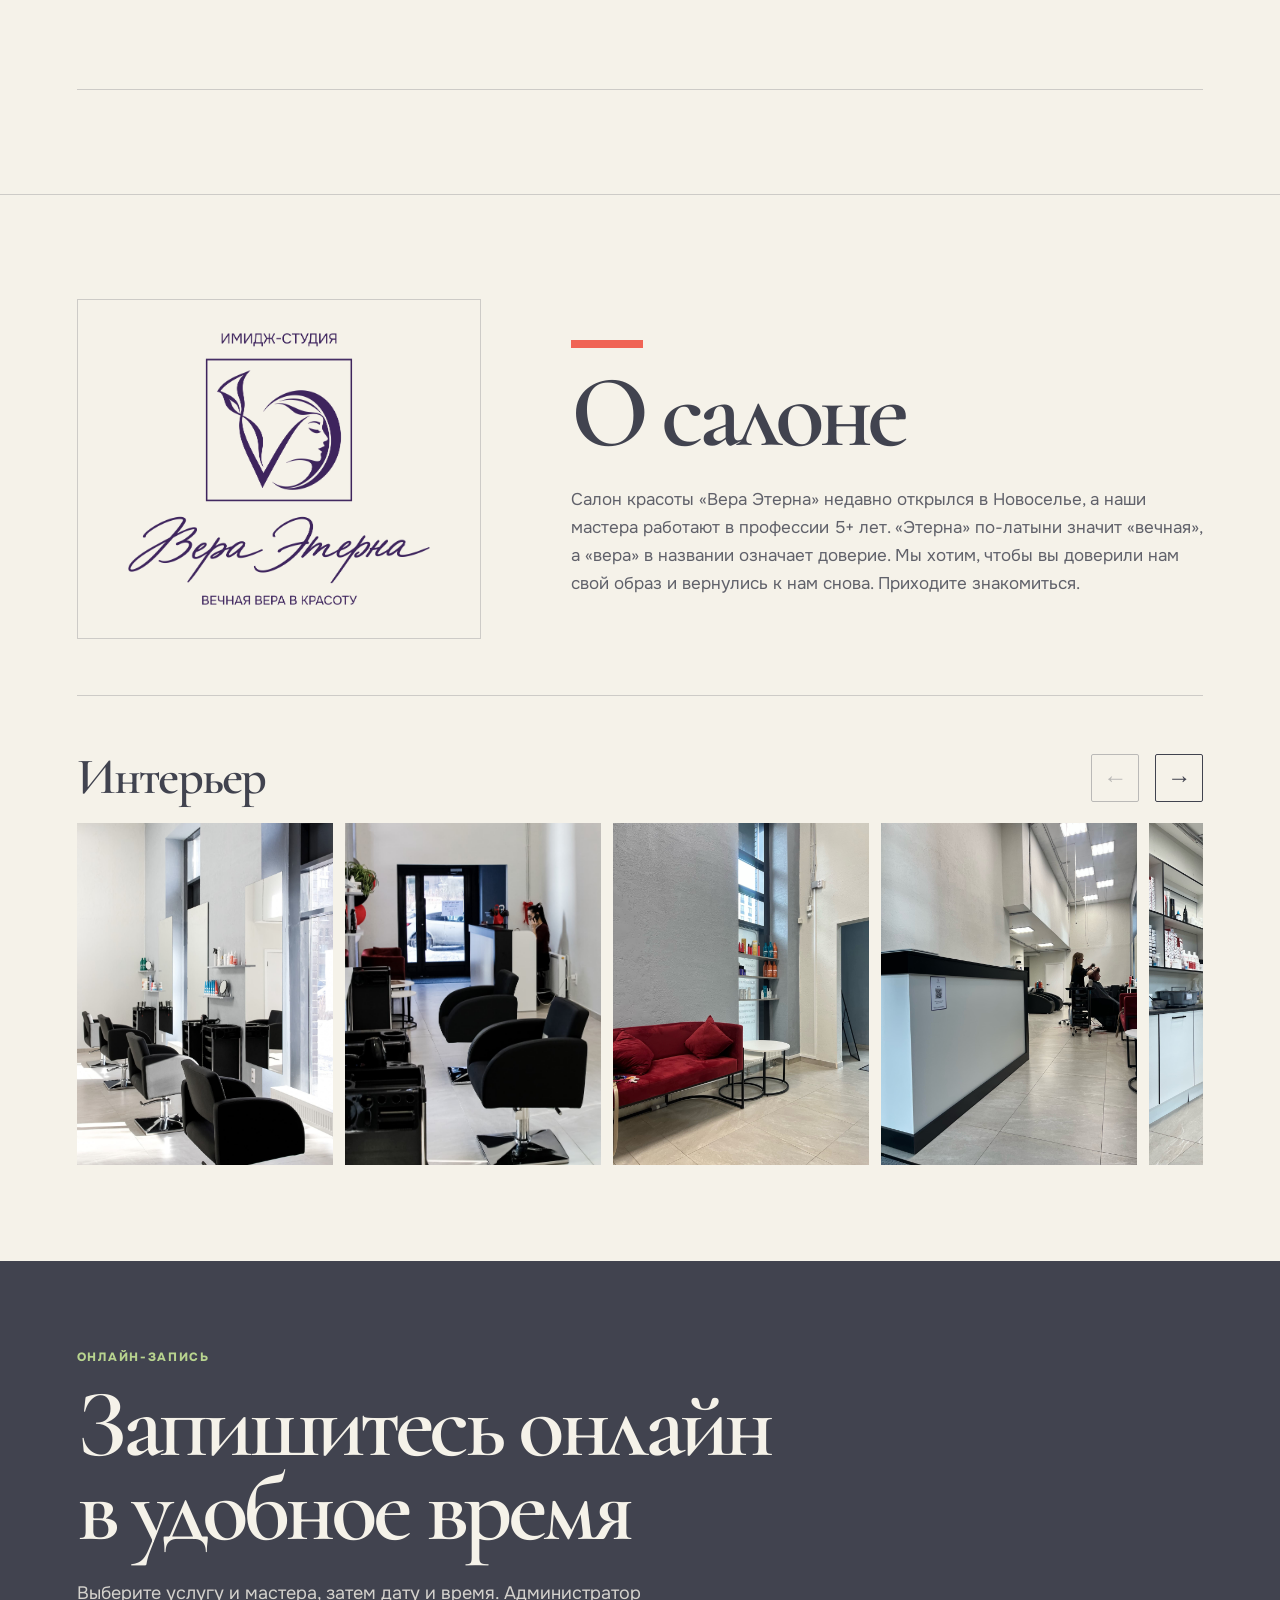
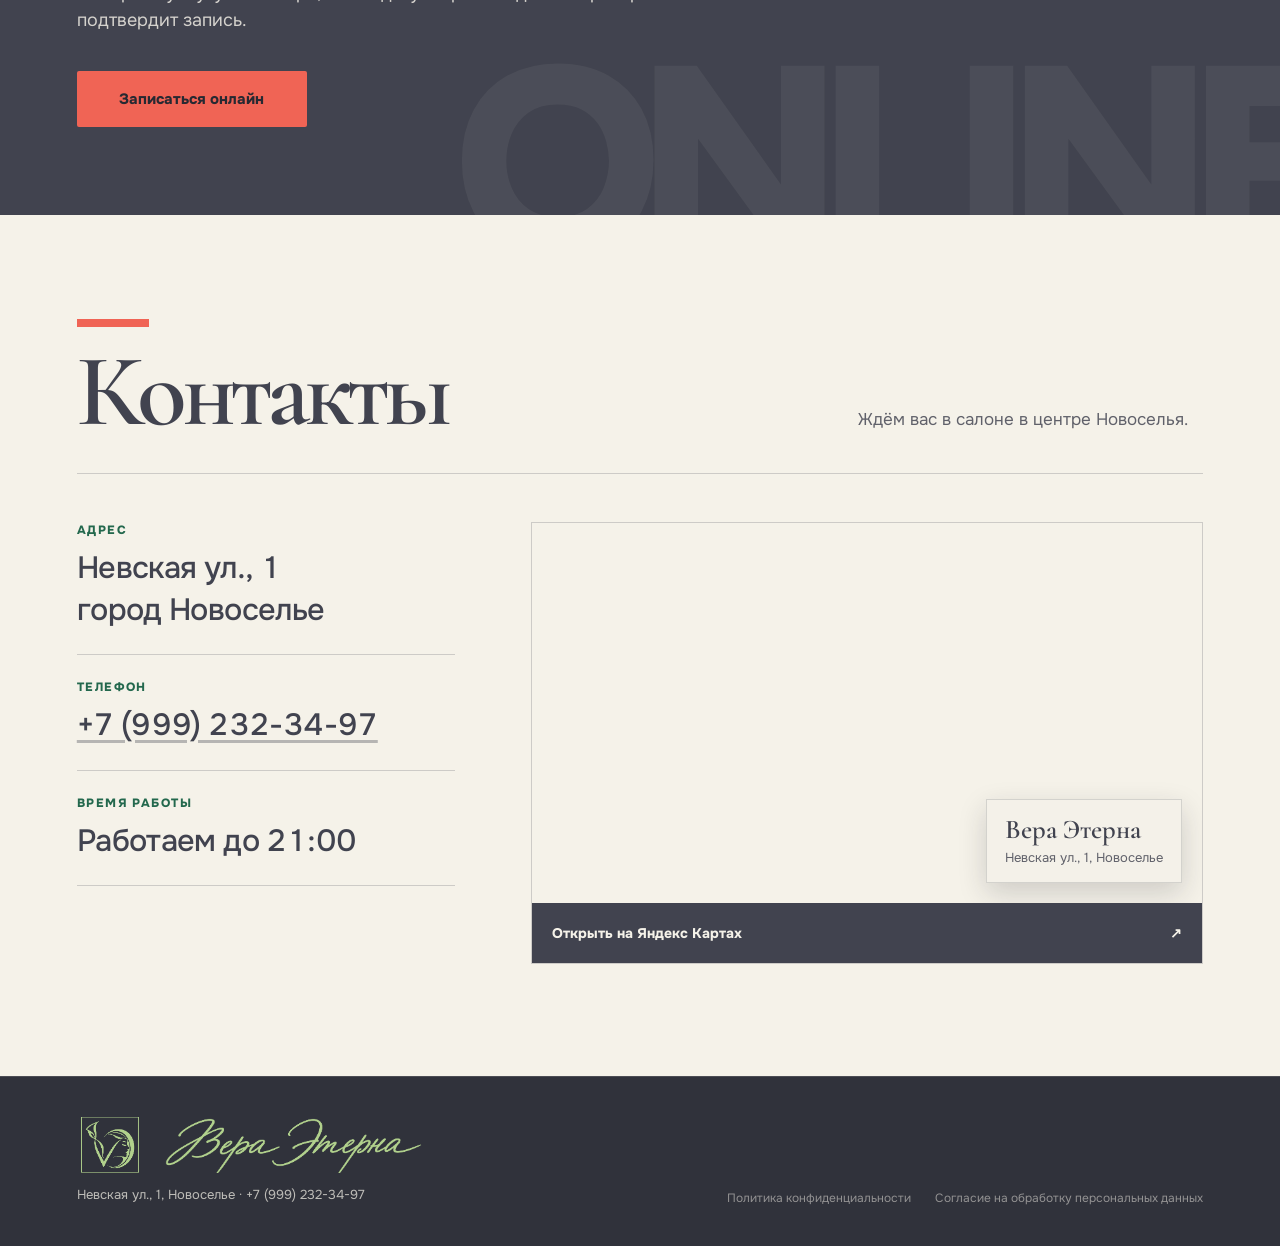
==== commit 7f248eb5: "Soften hero logo backdrop and reduce mobile size" ====
--- a/index.html
+++ b/index.html
@@ -349,7 +349,7 @@
       aspect-ratio: 3412 / 3088;
       background:
         url("assets/about-logo-cropped.png") center / contain no-repeat,
-        radial-gradient(ellipse at center, rgba(255, 253, 248, .98) 0%, rgba(255, 253, 248, .96) 55%, rgba(255, 253, 248, .84) 88%, rgba(255, 253, 248, .72) 100%);
+        radial-gradient(ellipse at center, rgba(255, 253, 248, .96) 0%, rgba(255, 253, 248, .90) 55%, rgba(255, 253, 248, .58) 88%, rgba(255, 253, 248, .24) 100%);
       transform: translateX(-50%);
       pointer-events: none;
     }
@@ -1596,6 +1596,7 @@
       .hero-title__first-line { white-space: normal; }
       .editorial-visual { min-height: 520px; margin: 0 20px 24px; }
       .editorial-photo { inset: 0 0 40px; }
+      .editorial-photo__logo { width: min(56%, 290px); }
       .editorial-sage { right: 0; width: 82%; height: 64px; }
       .editorial-coral { left: -10px; }
       .services-head { padding: 56px 24px 48px; }
